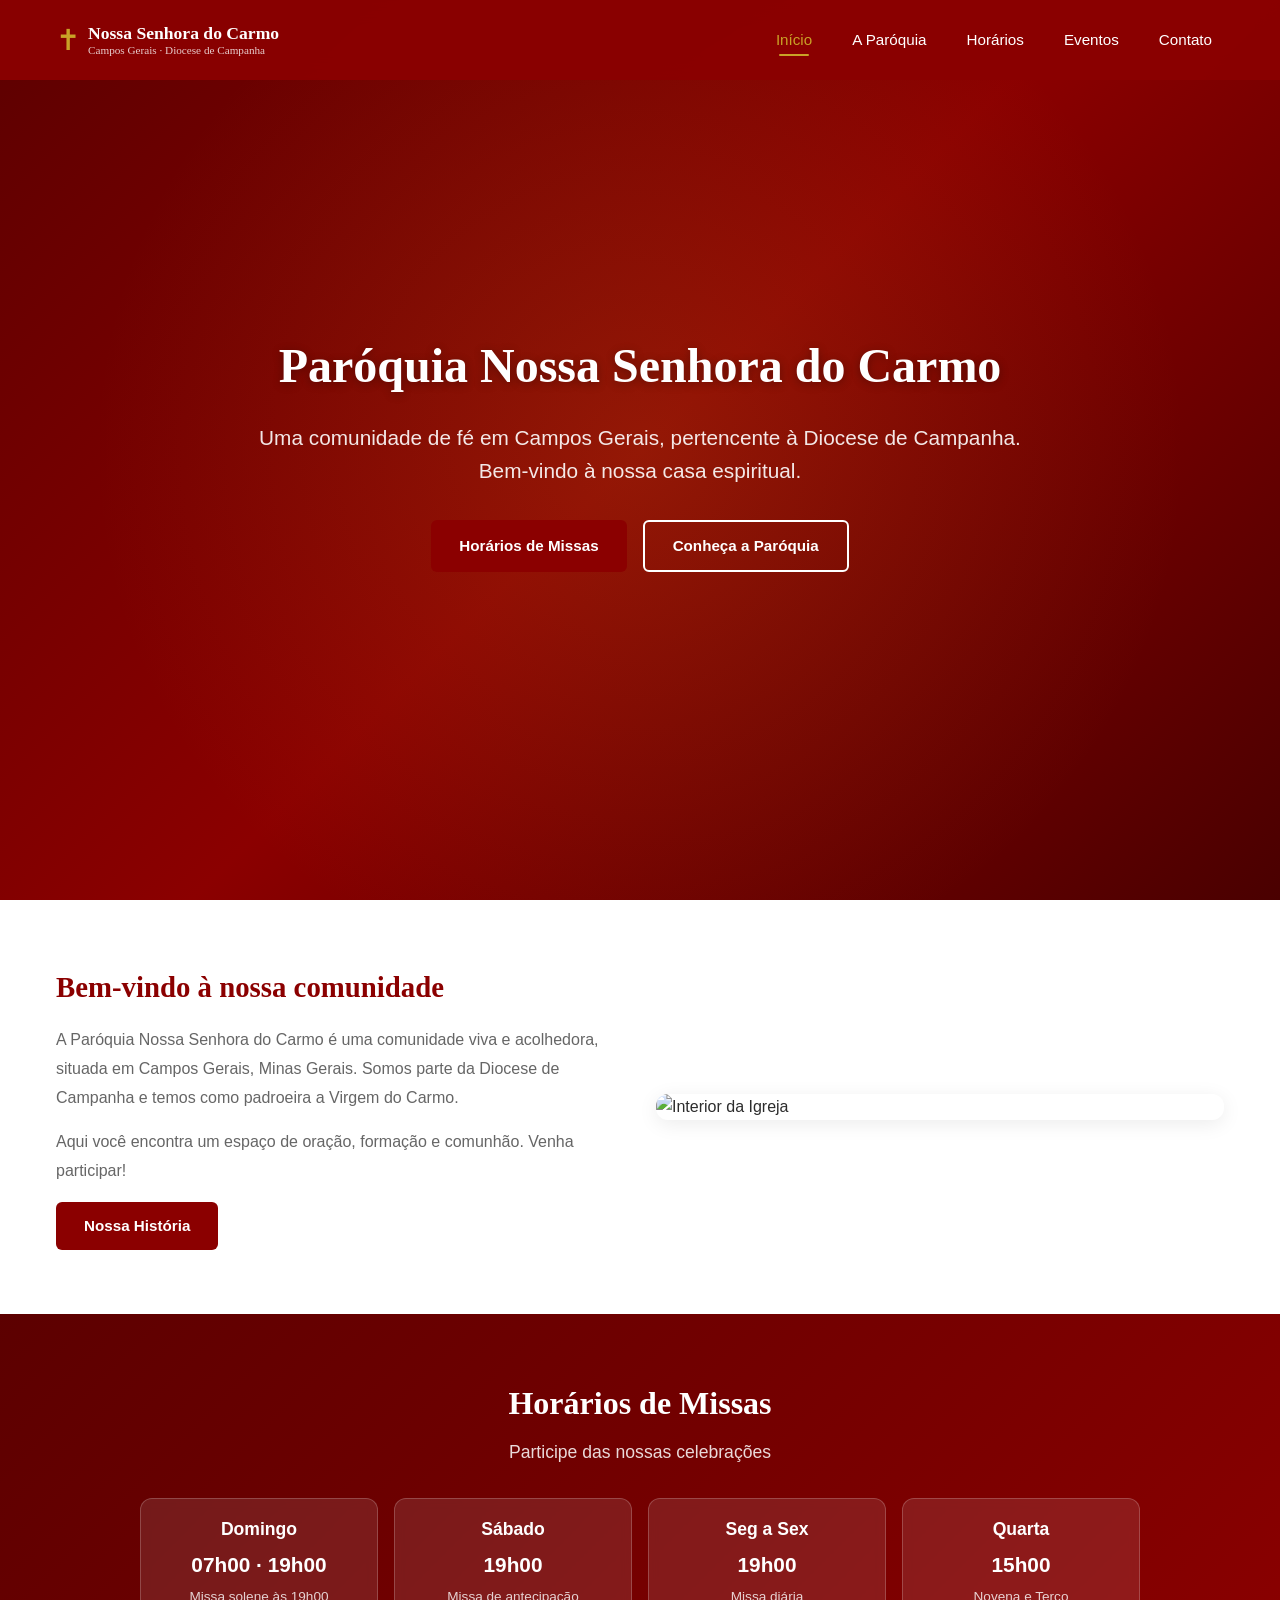
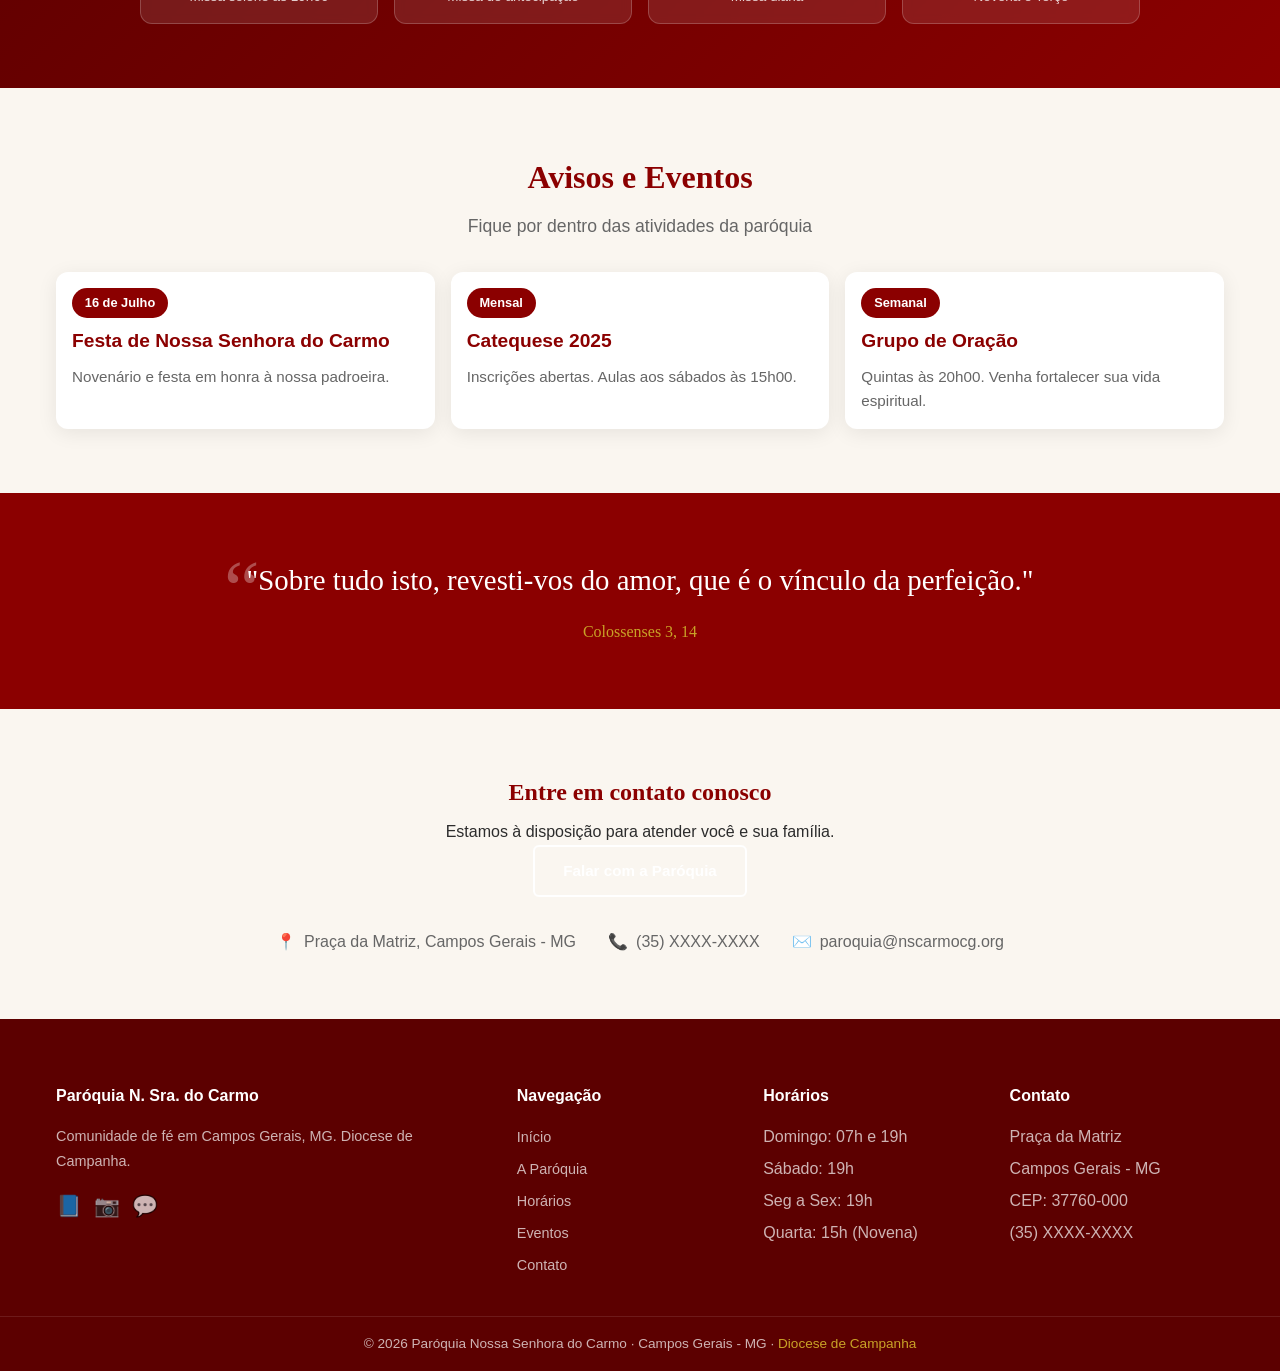
==== index.html @ e0086619 "Projeto completo: CSS + JS + 5 paginas HTML + README" ====
<!DOCTYPE html>
<html lang="pt-BR">
<head>
<meta charset="UTF-8">
<meta name="viewport" content="width=device-width, initial-scale=1.0">
<title>Paróquia Nossa Senhora do Carmo | Campos Gerais - MG</title>
<meta name="description" content="Site oficial da Paróquia Nossa Senhora do Carmo, Campos Gerais - MG. Diocese de Campanha."><link rel="stylesheet" href="css/reset.css">
<link rel="stylesheet" href="css/variables.css">
<link rel="stylesheet" href="css/layout.css">
<link rel="stylesheet" href="css/header.css">
<link rel="stylesheet" href="css/home.css">
<link rel="stylesheet" href="css/footer.css">
<link rel="stylesheet" href="css/responsive.css">
</head>
<body>
<header class="site-header">
<div class="header-inner">
<a href="index.html" class="logo"><span class="logo-icon">✝</span><span class="logo-text">Nossa Senhora do Carmo<small>Campos Gerais · Diocese de Campanha</small></span></a>
<button class="menu-toggle" aria-label="Abrir menu"><span></span><span></span><span></span></button>
<nav><ul class="nav-menu">
<li><a href="index.html" class="active">Início</a></li>
<li><a href="pages/sobre.html">A Paróquia</a></li>
<li><a href="pages/horarios.html">Horários</a></li>
<li><a href="pages/eventos.html">Eventos</a></li>
<li><a href="pages/contato.html">Contato</a></li>
</ul></nav>
</div>
</header>
<section class="hero" id="inicio">
<div class="hero-content">
<h1>Paróquia Nossa Senhora do Carmo</h1>
<p>Uma comunidade de fé em Campos Gerais, pertencente à Diocese de Campanha. Bem-vindo à nossa casa espiritual.</p>
<div class="hero-buttons">
<a href="pages/horarios.html" class="btn btn-primary">Horários de Missas</a>
<a href="pages/sobre.html" class="btn btn-outline">Conheça a Paróquia</a>
</div>
</div>
</section>
<section class="section welcome">
<div class="container"><div class="welcome-grid">
<div class="welcome-text">
<h2>Bem-vindo à nossa comunidade</h2>
<p>A Paróquia Nossa Senhora do Carmo é uma comunidade viva e acolhedora, situada em Campos Gerais, Minas Gerais. Somos parte da Diocese de Campanha e temos como padroeira a Virgem do Carmo.</p>
<p>Aqui você encontra um espaço de oração, formação e comunhão. Venha participar!</p>
<a href="pages/sobre.html" class="btn btn-primary">Nossa História</a>
</div>
<div class="welcome-image"><img src="assets/img/igreja-interna.jpg" alt="Interior da Igreja"></div>
</div></div>
</section>
<section class="section quick-schedule" id="horarios">
<div class="container">
<h2 class="section-title">Horários de Missas</h2>
<p class="section-subtitle" style="color: rgba(255,255,255,0.85);">Participe das nossas celebrações</p>
<div class="schedule-cards">
<div class="schedule-card"><div class="day">Domingo</div><div class="time">07h00 · 19h00</div><div class="note">Missa solene às 19h00</div></div>
<div class="schedule-card"><div class="day">Sábado</div><div class="time">19h00</div><div class="note">Missa de antecipação</div></div>
<div class="schedule-card"><div class="day">Seg a Sex</div><div class="time">19h00</div><div class="note">Missa diária</div></div>
<div class="schedule-card"><div class="day">Quarta</div><div class="time">15h00</div><div class="note">Novena e Terço</div></div>
</div>
</div>
</section>
<section class="section announcements">
<div class="container">
<h2 class="section-title">Avisos e Eventos</h2>
<p class="section-subtitle">Fique por dentro das atividades da paróquia</p>
<div class="announce-grid">
<article class="announce-card"><div class="card-body"><span class="announce-date">16 de Julho</span><h3>Festa de Nossa Senhora do Carmo</h3><p>Novenário e festa em honra à nossa padroeira.</p></div></article>
<article class="announce-card"><div class="card-body"><span class="announce-date">Mensal</span><h3>Catequese 2025</h3><p>Inscrições abertas. Aulas aos sábados às 15h00.</p></div></article>
<article class="announce-card"><div class="card-body"><span class="announce-date">Semanal</span><h3>Grupo de Oração</h3><p>Quintas às 20h00. Venha fortalecer sua vida espiritual.</p></div></article>
</div>
</div>
</section>
<section class="section bible-quote">
<div class="container"><blockquote>"Sobre tudo isto, revesti-vos do amor, que é o vínculo da perfeição."<cite>Colossenses 3, 14</cite></blockquote></div>
</section>
<section class="section quick-contact">
<div class="container">
<h2>Entre em contato conosco</h2>
<p>Estamos à disposição para atender você e sua família.</p>
<a href="pages/contato.html" class="btn btn-outline">Falar com a Paróquia</a>
<div class="contact-info">
<div class="contact-item"><span class="icon">📍</span><span> Praça da Matriz, Campos Gerais - MG</span></div>
<div class="contact-item"><span class="icon">📞</span><span> (35) XXXX-XXXX</span></div>
<div class="contact-item"><span class="icon">✉️</span><span> paroquia@nscarmocg.org</span></div>
</div>
</div>
</section>
<footer class="site-footer">
<div class="footer-grid">
<div class="footer-col"><h4>Paróquia N. Sra. do Carmo</h4><p>Comunidade de fé em Campos Gerais, MG. Diocese de Campanha.</p><div class="footer-social"><a href="#">📘</a><a href="#">📷</a><a href="#">💬</a></div></div>
<div class="footer-col"><h4>Navegação</h4><ul><li><a href="index.html">Início</a></li><li><a href="pages/sobre.html">A Paróquia</a></li><li><a href="pages/horarios.html">Horários</a></li><li><a href="pages/eventos.html">Eventos</a></li><li><a href="pages/contato.html">Contato</a></li></ul></div>
<div class="footer-col"><h4>Horários</h4><ul><li>Domingo: 07h e 19h</li><li>Sábado: 19h</li><li>Seg a Sex: 19h</li><li>Quarta: 15h (Novena)</li></ul></div>
<div class="footer-col"><h4>Contato</h4><ul><li>Praça da Matriz</li><li>Campos Gerais - MG</li><li>CEP: 37760-000</li><li>(35) XXXX-XXXX</li></ul></div>
</div>
<div class="footer-bottom"><p>&copy; <span id="current-year">2025</span> Paróquia Nossa Senhora do Carmo · Campos Gerais - MG · <a href="#">Diocese de Campanha</a></p></div>
</footer>
<script src="js/menu.js"></script>
<script src="js/main.js"></script>
</body>
</html>
---- css/variables.css ----
:root {
  --color-primary: #8B0000;
  --color-primary-dark: #5C0000;
  --color-primary-light: #A52A2A;
  --color-gold: #C9A227;
  --color-cream: #FAF6F0;
  --color-white: #FFFFFF;
  --color-text: #2C2C2C;
  --color-text-light: #666666;
  --color-bg: #FFFFFF;
  --font-primary: 'Segoe UI', Tahoma, Geneva, Verdana, sans-serif;
  --font-secondary: Georgia, 'Times New Roman', serif;
  --spacing-xs: 0.5rem;
  --spacing-sm: 1rem;
  --spacing-md: 2rem;
  --spacing-lg: 4rem;
  --spacing-xl: 6rem;
  --header-height: 80px;
  --radius: 12px;
  --radius-sm: 6px;
  --shadow: 0 4px 20px rgba(0, 0, 0, 0.08);
  --shadow-hover: 0 8px 30px rgba(0, 0, 0, 0.15);
  --transition: all 0.3s ease;
}
---- css/layout.css ----
.container { max-width: 1200px; margin: 0 auto; padding: 0 var(--spacing-sm); }
.section { padding: var(--spacing-lg) 0; }
.section-title { font-family: var(--font-secondary); font-size: 2rem; color: var(--color-primary); text-align: center; margin-bottom: var(--spacing-xs); }
.section-subtitle { text-align: center; color: var(--color-text-light); margin-bottom: var(--spacing-md); font-size: 1.1rem; }
.btn { display: inline-flex; align-items: center; gap: 0.5rem; padding: 0.75rem 1.75rem; border-radius: var(--radius-sm); font-weight: 600; font-size: 0.95rem; transition: var(--transition); cursor: pointer; }
.btn-primary { background: var(--color-primary); color: var(--color-white); }
.btn-primary:hover { background: var(--color-primary-dark); transform: translateY(-2px); box-shadow: var(--shadow-hover); }
.btn-outline { border: 2px solid var(--color-white); color: var(--color-white); }
.btn-outline:hover { background: var(--color-white); color: var(--color-primary); transform: translateY(-2px); }
.page-hero { background: linear-gradient(135deg, var(--color-primary-dark), var(--color-primary)); color: var(--color-white); text-align: center; padding: var(--spacing-xl) var(--spacing-sm); margin-top: var(--header-height); }
.page-hero h1 { font-family: var(--font-secondary); font-size: 2.5rem; margin-bottom: 0.5rem; }
.page-hero p { font-size: 1.2rem; opacity: 0.9; }
---- css/header.css ----
.site-header { position: fixed; top: 0; left: 0; width: 100%; height: var(--header-height); background: rgba(139, 0, 0, 0.95); backdrop-filter: blur(10px); z-index: 1000; transition: var(--transition); }
.site-header.scrolled { height: 60px; box-shadow: 0 2px 20px rgba(0,0,0,0.3); }
.header-inner { max-width: 1200px; margin: 0 auto; padding: 0 var(--spacing-sm); height: 100%; display: flex; align-items: center; justify-content: space-between; }
.logo { display: flex; align-items: center; gap: 0.5rem; color: var(--color-white); }
.logo-icon { font-size: 1.8rem; color: var(--color-gold); }
.logo-text { font-family: var(--font-secondary); font-size: 1.1rem; font-weight: 700; line-height: 1.2; }
.logo-text small { display: block; font-size: 0.7rem; font-weight: 400; opacity: 0.8; }
.nav-menu { display: flex; gap: var(--spacing-sm); }
.nav-menu a { color: var(--color-white); font-size: 0.95rem; font-weight: 500; padding: 0.5rem 0.75rem; border-radius: var(--radius-sm); transition: var(--transition); position: relative; }
.nav-menu a:hover, .nav-menu a.active { color: var(--color-gold); }
.nav-menu a.active::after { content: ''; position: absolute; bottom: 0; left: 50%; transform: translateX(-50%); width: 30px; height: 2px; background: var(--color-gold); border-radius: 2px; }
.menu-toggle { display: none; flex-direction: column; gap: 5px; padding: 5px; }
.menu-toggle span { display: block; width: 25px; height: 3px; background: var(--color-white); border-radius: 2px; transition: var(--transition); }
---- css/home.css ----
.hero { min-height: 100vh; display: flex; align-items: center; justify-content: center; text-align: center; background: linear-gradient(135deg, var(--color-primary-dark) 0%, var(--color-primary) 50%, #4a0000 100%); color: var(--color-white); padding: var(--spacing-xl) var(--spacing-sm); margin-top: 0; position: relative; }
.hero::before { content: ''; position: absolute; top: 0; left: 0; width: 100%; height: 100%; background: radial-gradient(circle at 50% 50%, rgba(201,162,39,0.15) 0%, transparent 70%); }
.hero-content { position: relative; z-index: 1; max-width: 800px; }
.hero-content h1 { font-family: var(--font-secondary); font-size: 3rem; margin-bottom: var(--spacing-sm); text-shadow: 0 2px 10px rgba(0,0,0,0.3); }
.hero-content p { font-size: 1.3rem; opacity: 0.9; margin-bottom: var(--spacing-md); }
.hero-buttons { display: flex; gap: var(--spacing-sm); justify-content: center; flex-wrap: wrap; }
.welcome { background: var(--color-white); }
.welcome-grid { display: grid; grid-template-columns: 1fr 1fr; gap: var(--spacing-md); align-items: center; }
.welcome-text h2 { font-family: var(--font-secondary); color: var(--color-primary); margin-bottom: var(--spacing-sm); font-size: 1.8rem; }
.welcome-text p { margin-bottom: var(--spacing-sm); color: var(--color-text-light); line-height: 1.8; }
.welcome-image img { width: 100%; border-radius: var(--radius); box-shadow: var(--shadow); }
.quick-schedule { background: linear-gradient(135deg, var(--color-primary-dark), var(--color-primary)); color: var(--color-white); }
.quick-schedule .section-title { color: var(--color-white); }
.schedule-cards { display: grid; grid-template-columns: repeat(auto-fit, minmax(220px, 1fr)); gap: var(--spacing-sm); max-width: 1000px; margin: 0 auto; }
.schedule-card { background: rgba(255,255,255,0.1); backdrop-filter: blur(5px); border: 1px solid rgba(255,255,255,0.2); border-radius: var(--radius); padding: var(--spacing-sm); text-align: center; transition: var(--transition); }
.schedule-card:hover { background: rgba(255,255,255,0.15); transform: translateY(-5px); box-shadow: var(--shadow-hover); }
.schedule-card .day { font-weight: 700; font-size: 1.1rem; margin-bottom: 0.3rem; }
.schedule-card .time { font-size: 1.3rem; font-weight: 700; margin-bottom: 0.3rem; }
.schedule-card .note { font-size: 0.85rem; opacity: 0.8; }
.announcements { background: var(--color-cream); }
.announce-grid { display: grid; grid-template-columns: repeat(auto-fit, minmax(280px, 1fr)); gap: var(--spacing-sm); }
.announce-card { background: var(--color-white); border-radius: var(--radius); overflow: hidden; box-shadow: var(--shadow); transition: var(--transition); }
.announce-card:hover { transform: translateY(-5px); box-shadow: var(--shadow-hover); }
.announce-card .card-body { padding: var(--spacing-sm); }
.announce-date { display: inline-block; background: var(--color-primary); color: var(--color-white); padding: 0.3rem 0.8rem; border-radius: 20px; font-size: 0.8rem; font-weight: 600; margin-bottom: 0.5rem; }
.announce-card h3 { color: var(--color-primary); font-size: 1.2rem; margin-bottom: 0.5rem; }
.announce-card p { color: var(--color-text-light); font-size: 0.95rem; }
.bible-quote { background: var(--color-primary); color: var(--color-white); text-align: center; }
.bible-quote blockquote { font-family: var(--font-secondary); font-size: 1.8rem; max-width: 800px; margin: 0 auto; line-height: 1.6; position: relative; }
.bible-quote blockquote::before { content: '\201C'; font-size: 5rem; position: absolute; top: -2rem; left: -1rem; opacity: 0.3; }
.bible-quote cite { display: block; margin-top: var(--spacing-sm); font-size: 1rem; font-style: normal; color: var(--color-gold); }
.quick-contact { background: var(--color-cream); text-align: center; }
.quick-contact h2 { font-family: var(--font-secondary); color: var(--color-primary); margin-bottom: var(--spacing-xs); }
.contact-info { display: flex; justify-content: center; gap: var(--spacing-md); flex-wrap: wrap; margin-top: var(--spacing-md); }
.contact-item { display: flex; align-items: center; gap: 0.5rem; color: var(--color-text-light); }
---- css/footer.css ----
.site-footer { background: var(--color-primary-dark); color: rgba(255,255,255,0.7); padding: var(--spacing-lg) 0 0; }
.footer-grid { display: grid; grid-template-columns: 2fr 1fr 1fr 1fr; gap: var(--spacing-md); max-width: 1200px; margin: 0 auto; padding: 0 var(--spacing-sm); }
.footer-col h4 { color: var(--color-white); font-size: 1rem; margin-bottom: var(--spacing-sm); font-weight: 700; }
.footer-col p { font-size: 0.9rem; line-height: 1.7; margin-bottom: var(--spacing-sm); }
.footer-col ul li { margin-bottom: 0.4rem; }
.footer-col ul li a { color: rgba(255,255,255,0.7); font-size: 0.9rem; transition: var(--transition); }
.footer-col ul li a:hover { color: var(--color-gold); }
.footer-social { display: flex; gap: 0.75rem; }
.footer-social a { font-size: 1.3rem; transition: var(--transition); }
.footer-social a:hover { transform: scale(1.2); }
.footer-bottom { text-align: center; padding: var(--spacing-sm); margin-top: var(--spacing-md); border-top: 1px solid rgba(255,255,255,0.1); font-size: 0.85rem; }
.footer-bottom a { color: var(--color-gold); }
---- css/responsive.css ----
@media (max-width: 768px) {
  .header-inner { flex-wrap: wrap; }
  .nav-menu { position: fixed; top: var(--header-height); right: -100%; width: 100%; height: calc(100vh - var(--header-height)); background: var(--color-primary-dark); flex-direction: column; padding: var(--spacing-md); gap: 0; transition: right 0.4s ease; }
  .nav-menu.active { right: 0; }
  .nav-menu a { display: block; padding: 1rem; border-bottom: 1px solid rgba(255,255,255,0.1); font-size: 1.1rem; }
  .menu-toggle { display: flex; }
  .menu-toggle.active span:nth-child(1) { transform: rotate(45deg) translate(6px, 6px); }
  .menu-toggle.active span:nth-child(2) { opacity: 0; }
  .menu-toggle.active span:nth-child(3) { transform: rotate(-45deg) translate(6px, -6px); }
  .hero-content h1 { font-size: 2rem; }
  .hero-content p { font-size: 1.1rem; }
  .hero-buttons { flex-direction: column; width: 100%; }
  .hero-buttons .btn { width: 100%; justify-content: center; }
  .welcome-grid { grid-template-columns: 1fr; }
  .schedule-cards { grid-template-columns: 1fr; }
  .footer-grid { grid-template-columns: 1fr; text-align: center; }
  .footer-social { justify-content: center; }
  .bible-quote blockquote { font-size: 1.4rem; }
  .bible-quote blockquote::before { font-size: 3rem; }
}
@media (max-width: 480px) {
  .hero-content h1 { font-size: 1.6rem; }
  .section-title { font-size: 1.5rem; }
  .logo-text { font-size: 0.95rem; }
  .logo-text small { font-size: 0.6rem; }
  .page-hero h1 { font-size: 1.8rem; }
  .page-hero p { font-size: 1rem; }
}
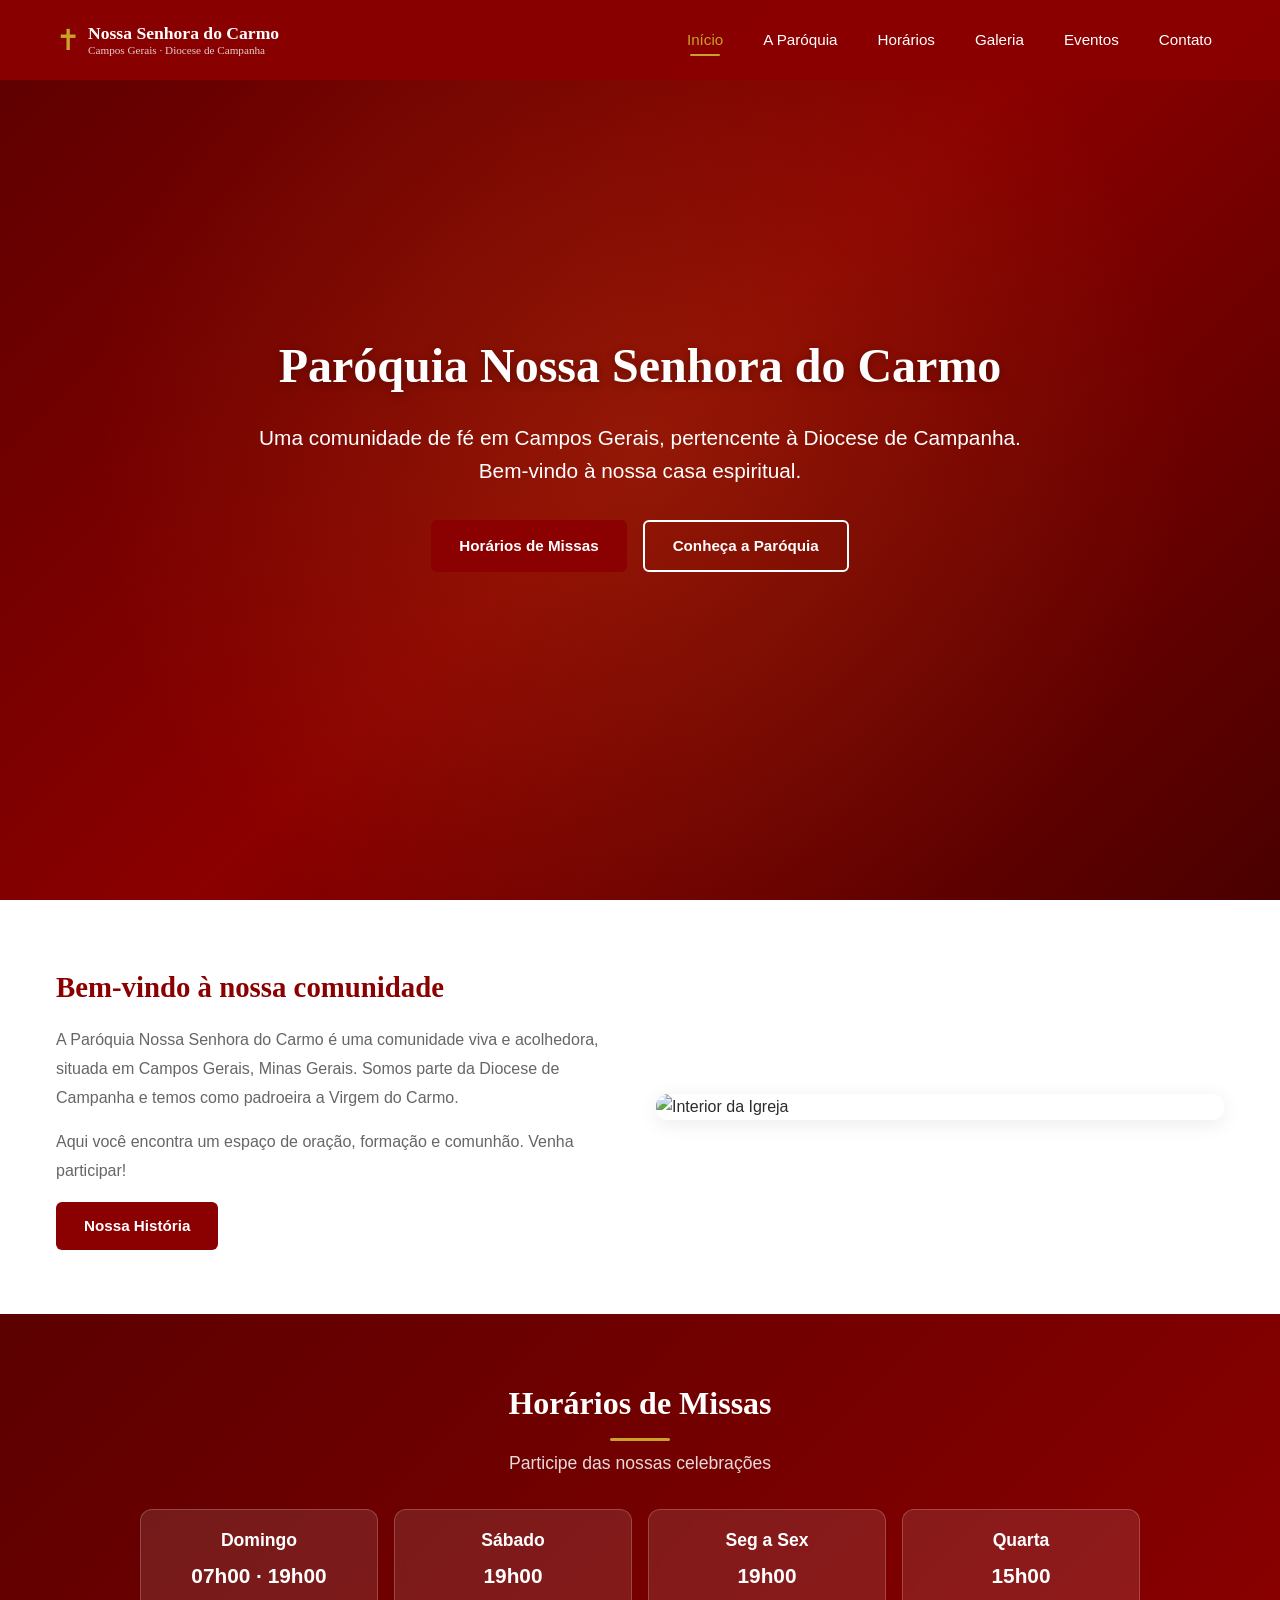
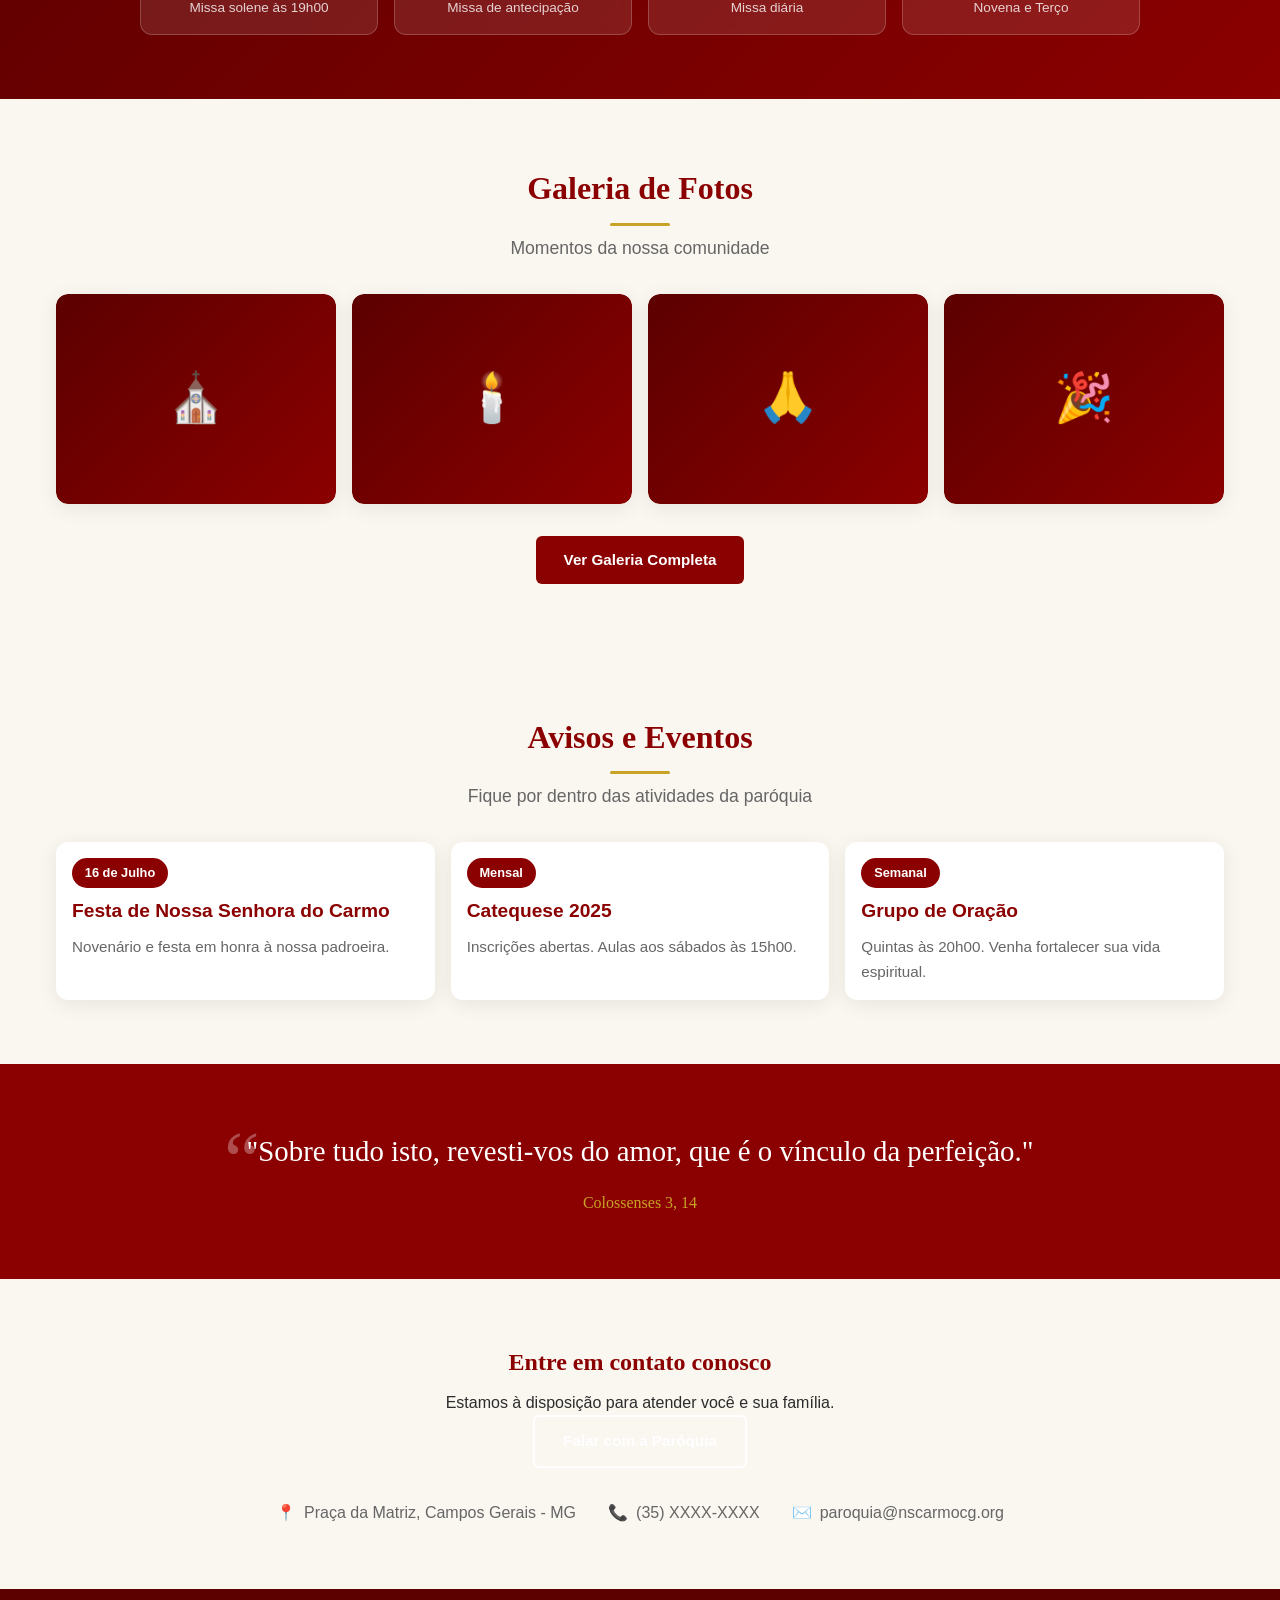
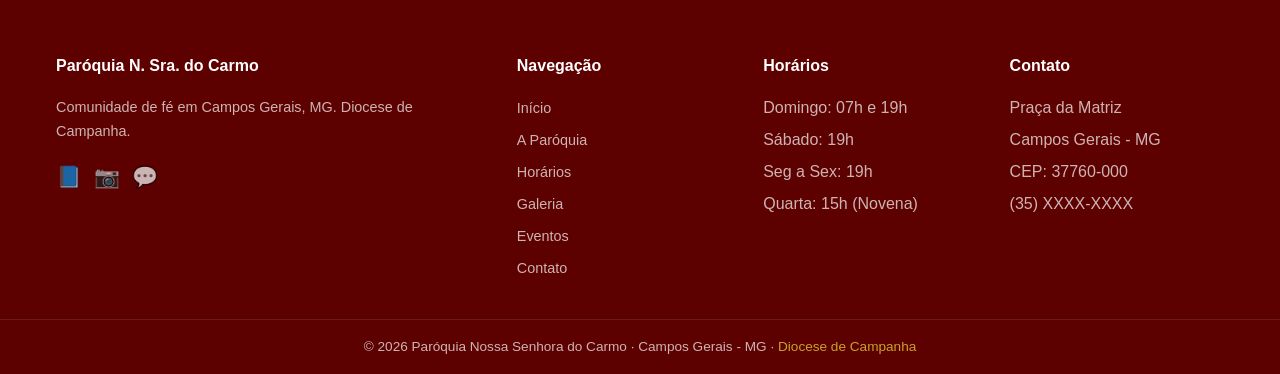
==== commit caa45e60: "Melhorias: galeria de fotos, mapa do Google, animacoes CSS, redes sociais, nav atualizado" ====
--- a/index.html
+++ b/index.html
@@ -4,11 +4,14 @@
 <meta charset="UTF-8">
 <meta name="viewport" content="width=device-width, initial-scale=1.0">
 <title>Paróquia Nossa Senhora do Carmo | Campos Gerais - MG</title>
-<meta name="description" content="Site oficial da Paróquia Nossa Senhora do Carmo, Campos Gerais - MG. Diocese de Campanha."><link rel="stylesheet" href="css/reset.css">
+<meta name="description" content="Site oficial da Paróquia Nossa Senhora do Carmo, Campos Gerais - MG. Diocese de Campanha.">
+<link rel="stylesheet" href="css/reset.css">
 <link rel="stylesheet" href="css/variables.css">
 <link rel="stylesheet" href="css/layout.css">
 <link rel="stylesheet" href="css/header.css">
 <link rel="stylesheet" href="css/home.css">
+<link rel="stylesheet" href="css/gallery.css">
+<link rel="stylesheet" href="css/animations.css">
 <link rel="stylesheet" href="css/footer.css">
 <link rel="stylesheet" href="css/responsive.css">
 </head>
@@ -21,6 +24,7 @@
 <li><a href="index.html" class="active">Início</a></li>
 <li><a href="pages/sobre.html">A Paróquia</a></li>
 <li><a href="pages/horarios.html">Horários</a></li>
+<li><a href="pages/galeria.html">Galeria</a></li>
 <li><a href="pages/eventos.html">Eventos</a></li>
 <li><a href="pages/contato.html">Contato</a></li>
 </ul></nav>
@@ -59,6 +63,21 @@
 </div>
 </div>
 </section>
+<section class="gallery-section">
+<div class="container">
+<h2 class="section-title">Galeria de Fotos</h2>
+<p class="section-subtitle">Momentos da nossa comunidade</p>
+</div>
+<div class="gallery-grid">
+<div class="gallery-item"><div class="gallery-placeholder">⛪</div><div class="gallery-overlay"><h3>Igreja Matriz</h3><p>Fachada principal</p></div></div>
+<div class="gallery-item"><div class="gallery-placeholder">🕯️</div><div class="gallery-overlay"><h3>Celebração</h3><p>Missa solene</p></div></div>
+<div class="gallery-item"><div class="gallery-placeholder">🙏</div><div class="gallery-overlay"><h3>Novena</h3><p>Novenário da padroeira</p></div></div>
+<div class="gallery-item"><div class="gallery-placeholder">🎉</div><div class="gallery-overlay"><h3>Festa do Carmo</h3><p>Celebração de julho</p></div></div>
+</div>
+<div style="text-align:center;margin-top:var(--spacing-md);">
+<a href="pages/galeria.html" class="btn btn-primary">Ver Galeria Completa</a>
+</div>
+</section>
 <section class="section announcements">
 <div class="container">
 <h2 class="section-title">Avisos e Eventos</h2>
@@ -88,7 +107,7 @@
 <footer class="site-footer">
 <div class="footer-grid">
 <div class="footer-col"><h4>Paróquia N. Sra. do Carmo</h4><p>Comunidade de fé em Campos Gerais, MG. Diocese de Campanha.</p><div class="footer-social"><a href="#">📘</a><a href="#">📷</a><a href="#">💬</a></div></div>
-<div class="footer-col"><h4>Navegação</h4><ul><li><a href="index.html">Início</a></li><li><a href="pages/sobre.html">A Paróquia</a></li><li><a href="pages/horarios.html">Horários</a></li><li><a href="pages/eventos.html">Eventos</a></li><li><a href="pages/contato.html">Contato</a></li></ul></div>
+<div class="footer-col"><h4>Navegação</h4><ul><li><a href="index.html">Início</a></li><li><a href="pages/sobre.html">A Paróquia</a></li><li><a href="pages/horarios.html">Horários</a></li><li><a href="pages/galeria.html">Galeria</a></li><li><a href="pages/eventos.html">Eventos</a></li><li><a href="pages/contato.html">Contato</a></li></ul></div>
 <div class="footer-col"><h4>Horários</h4><ul><li>Domingo: 07h e 19h</li><li>Sábado: 19h</li><li>Seg a Sex: 19h</li><li>Quarta: 15h (Novena)</li></ul></div>
 <div class="footer-col"><h4>Contato</h4><ul><li>Praça da Matriz</li><li>Campos Gerais - MG</li><li>CEP: 37760-000</li><li>(35) XXXX-XXXX</li></ul></div>
 </div>
@@ -96,5 +115,6 @@
 </footer>
 <script src="js/menu.js"></script>
 <script src="js/main.js"></script>
+<script src="js/gallery.js"></script>
 </body>
 </html>
--- a/css/gallery.css
+++ b/css/gallery.css
@@ -0,0 +1,22 @@
+.gallery-section { padding: var(--spacing-lg) 0; background: var(--color-cream); }
+.gallery-grid { display: grid; grid-template-columns: repeat(auto-fill, minmax(250px, 1fr)); gap: var(--spacing-sm); max-width: 1200px; margin: 0 auto; padding: 0 var(--spacing-sm); }
+.gallery-item { position: relative; overflow: hidden; border-radius: var(--radius); box-shadow: var(--shadow); cursor: pointer; aspect-ratio: 4/3; transition: var(--transition); }
+.gallery-item:hover { transform: translateY(-5px); box-shadow: var(--shadow-hover); }
+.gallery-item img { width: 100%; height: 100%; object-fit: cover; transition: transform 0.5s ease; }
+.gallery-item:hover img { transform: scale(1.1); }
+.gallery-overlay { position: absolute; bottom: 0; left: 0; right: 0; background: linear-gradient(transparent, rgba(0,0,0,0.7)); color: white; padding: var(--spacing-sm); transform: translateY(100%); transition: var(--transition); }
+.gallery-item:hover .gallery-overlay { transform: translateY(0); }
+.gallery-overlay h3 { font-size: 1rem; margin: 0; }
+.gallery-overlay p { font-size: 0.85rem; opacity: 0.9; margin: 0; }
+.gallery-placeholder { width: 100%; height: 100%; background: linear-gradient(135deg, var(--color-primary-dark), var(--color-primary)); display: flex; align-items: center; justify-content: center; color: var(--color-gold); font-size: 3rem; border-radius: var(--radius); }
+.lightbox { display: none; position: fixed; top: 0; left: 0; width: 100%; height: 100%; background: rgba(0,0,0,0.9); z-index: 2000; justify-content: center; align-items: center; padding: var(--spacing-sm); }
+.lightbox.active { display: flex; }
+.lightbox-content { max-width: 90%; max-height: 90vh; border-radius: var(--radius); box-shadow: 0 20px 60px rgba(0,0,0,0.5); }
+.lightbox-close { position: absolute; top: var(--spacing-sm); right: var(--spacing-sm); color: white; font-size: 2rem; cursor: pointer; z-index: 2001; background: var(--color-primary); width: 40px; height: 40px; border-radius: 50%; display: flex; align-items: center; justify-content: center; transition: var(--transition); }
+.lightbox-close:hover { background: var(--color-primary-dark); transform: rotate(90deg); }
+.lightbox-nav { position: absolute; top: 50%; transform: translateY(-50%); color: white; font-size: 2rem; cursor: pointer; background: rgba(139,0,0,0.8); width: 50px; height: 50px; border-radius: 50%; display: flex; align-items: center; justify-content: center; transition: var(--transition); z-index: 2001; }
+.lightbox-nav:hover { background: var(--color-primary); }
+.lightbox-prev { left: var(--spacing-sm); }
+.lightbox-next { right: var(--spacing-sm); }
+@media (max-width: 768px) { .gallery-grid { grid-template-columns: repeat(2, 1fr); gap: 0.5rem; } .lightbox-nav { width: 40px; height: 40px; font-size: 1.5rem; } }
+@media (max-width: 480px) { .gallery-grid { grid-template-columns: 1fr; } }
--- a/css/animations.css
+++ b/css/animations.css
@@ -0,0 +1,59 @@
+@keyframes fadeInUp {
+  from { opacity: 0; transform: translateY(30px); }
+  to { opacity: 1; transform: translateY(0); }
+}
+@keyframes fadeInLeft {
+  from { opacity: 0; transform: translateX(-30px); }
+  to { opacity: 1; transform: translateX(0); }
+}
+@keyframes fadeInRight {
+  from { opacity: 0; transform: translateX(30px); }
+  to { opacity: 1; transform: translateX(0); }
+}
+@keyframes scaleIn {
+  from { opacity: 0; transform: scale(0.9); }
+  to { opacity: 1; transform: scale(1); }
+}
+@keyframes shimmer {
+  0% { background-position: -200% center; }
+  100% { background-position: 200% center; }
+}
+@keyframes float {
+  0%, 100% { transform: translateY(0); }
+  50% { transform: translateY(-10px); }
+}
+@keyframes pulseGlow {
+  0%, 100% { box-shadow: 0 0 20px rgba(201,162,39,0.3); }
+  50% { box-shadow: 0 0 40px rgba(201,162,39,0.6); }
+}
+.hero-content h1 { animation: fadeInUp 0.8s ease forwards; }
+.hero-content p { animation: fadeInUp 0.8s ease 0.2s forwards; opacity: 0; }
+.hero-buttons { animation: fadeInUp 0.8s ease 0.4s forwards; opacity: 0; }
+.hero::before { animation: pulseGlow 4s ease-in-out infinite; }
+.announce-card { animation: scaleIn 0.5s ease forwards; }
+.announce-card:nth-child(1) { animation-delay: 0.1s; }
+.announce-card:nth-child(2) { animation-delay: 0.2s; }
+.announce-card:nth-child(3) { animation-delay: 0.3s; }
+.announce-card:nth-child(4) { animation-delay: 0.4s; }
+.announce-card:nth-child(5) { animation-delay: 0.5s; }
+.announce-card:nth-child(6) { animation-delay: 0.6s; }
+.schedule-card { animation: scaleIn 0.4s ease forwards; }
+.schedule-card:nth-child(1) { animation-delay: 0.1s; }
+.schedule-card:nth-child(2) { animation-delay: 0.2s; }
+.schedule-card:nth-child(3) { animation-delay: 0.3s; }
+.schedule-card:nth-child(4) { animation-delay: 0.4s; }
+.welcome-text { animation: fadeInLeft 0.8s ease forwards; }
+.welcome-image { animation: fadeInRight 0.8s ease forwards; }
+.bible-quote blockquote { animation: fadeInUp 0.8s ease forwards; }
+.section-title { position: relative; }
+.section-title::after { content: ''; display: block; width: 60px; height: 3px; background: var(--color-gold); margin: 0.5rem auto 0; border-radius: 2px; }
+.logo-icon { animation: float 3s ease-in-out infinite; }
+.btn-primary { position: relative; overflow: hidden; }
+.btn-primary::before { content: ''; position: absolute; top: 0; left: -100%; width: 100%; height: 100%; background: linear-gradient(90deg, transparent, rgba(255,255,255,0.2), transparent); transition: left 0.5s ease; }
+.btn-primary:hover::before { left: 100%; }
+.footer-social a { transition: var(--transition); }
+.footer-social a:hover { transform: scale(1.3) translateY(-3px); }
+::-webkit-scrollbar { width: 10px; }
+::-webkit-scrollbar-track { background: var(--color-cream); }
+::-webkit-scrollbar-thumb { background: var(--color-primary); border-radius: 5px; }
+::-webkit-scrollbar-thumb:hover { background: var(--color-primary-dark); }
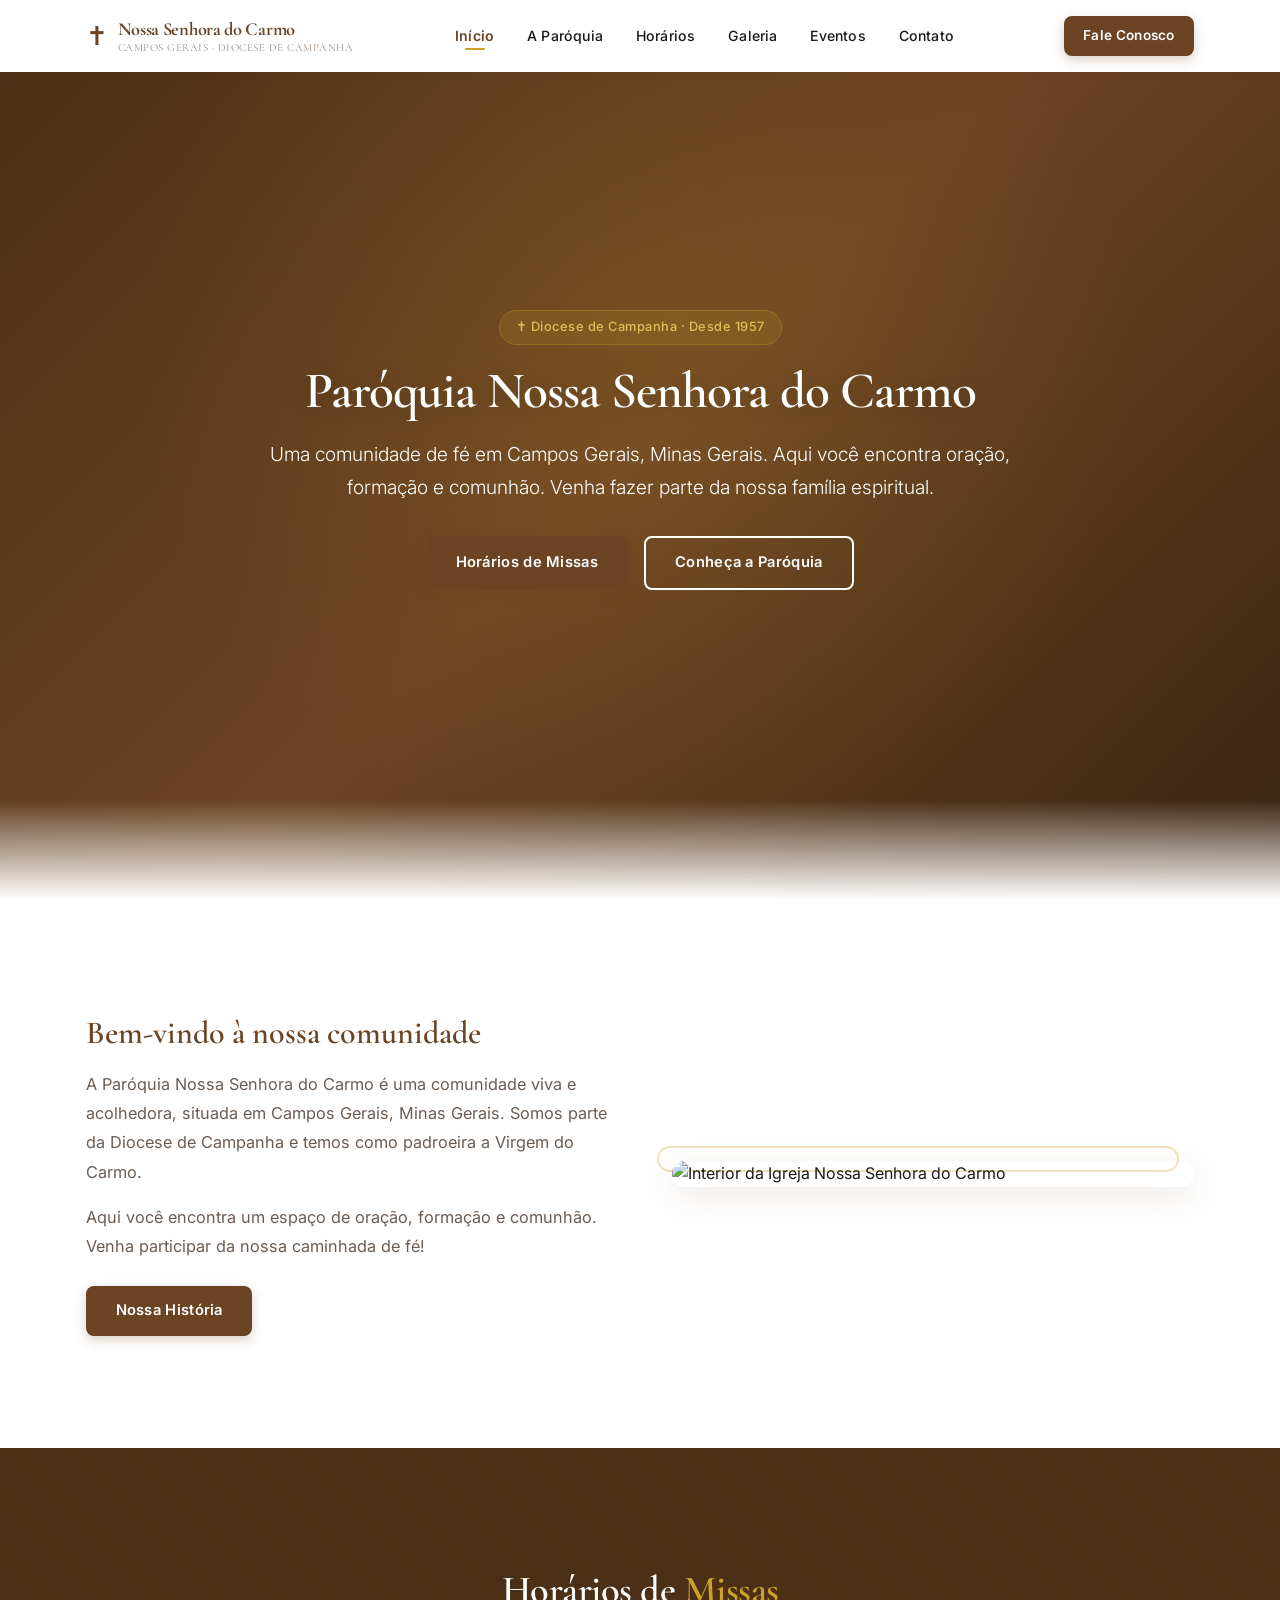
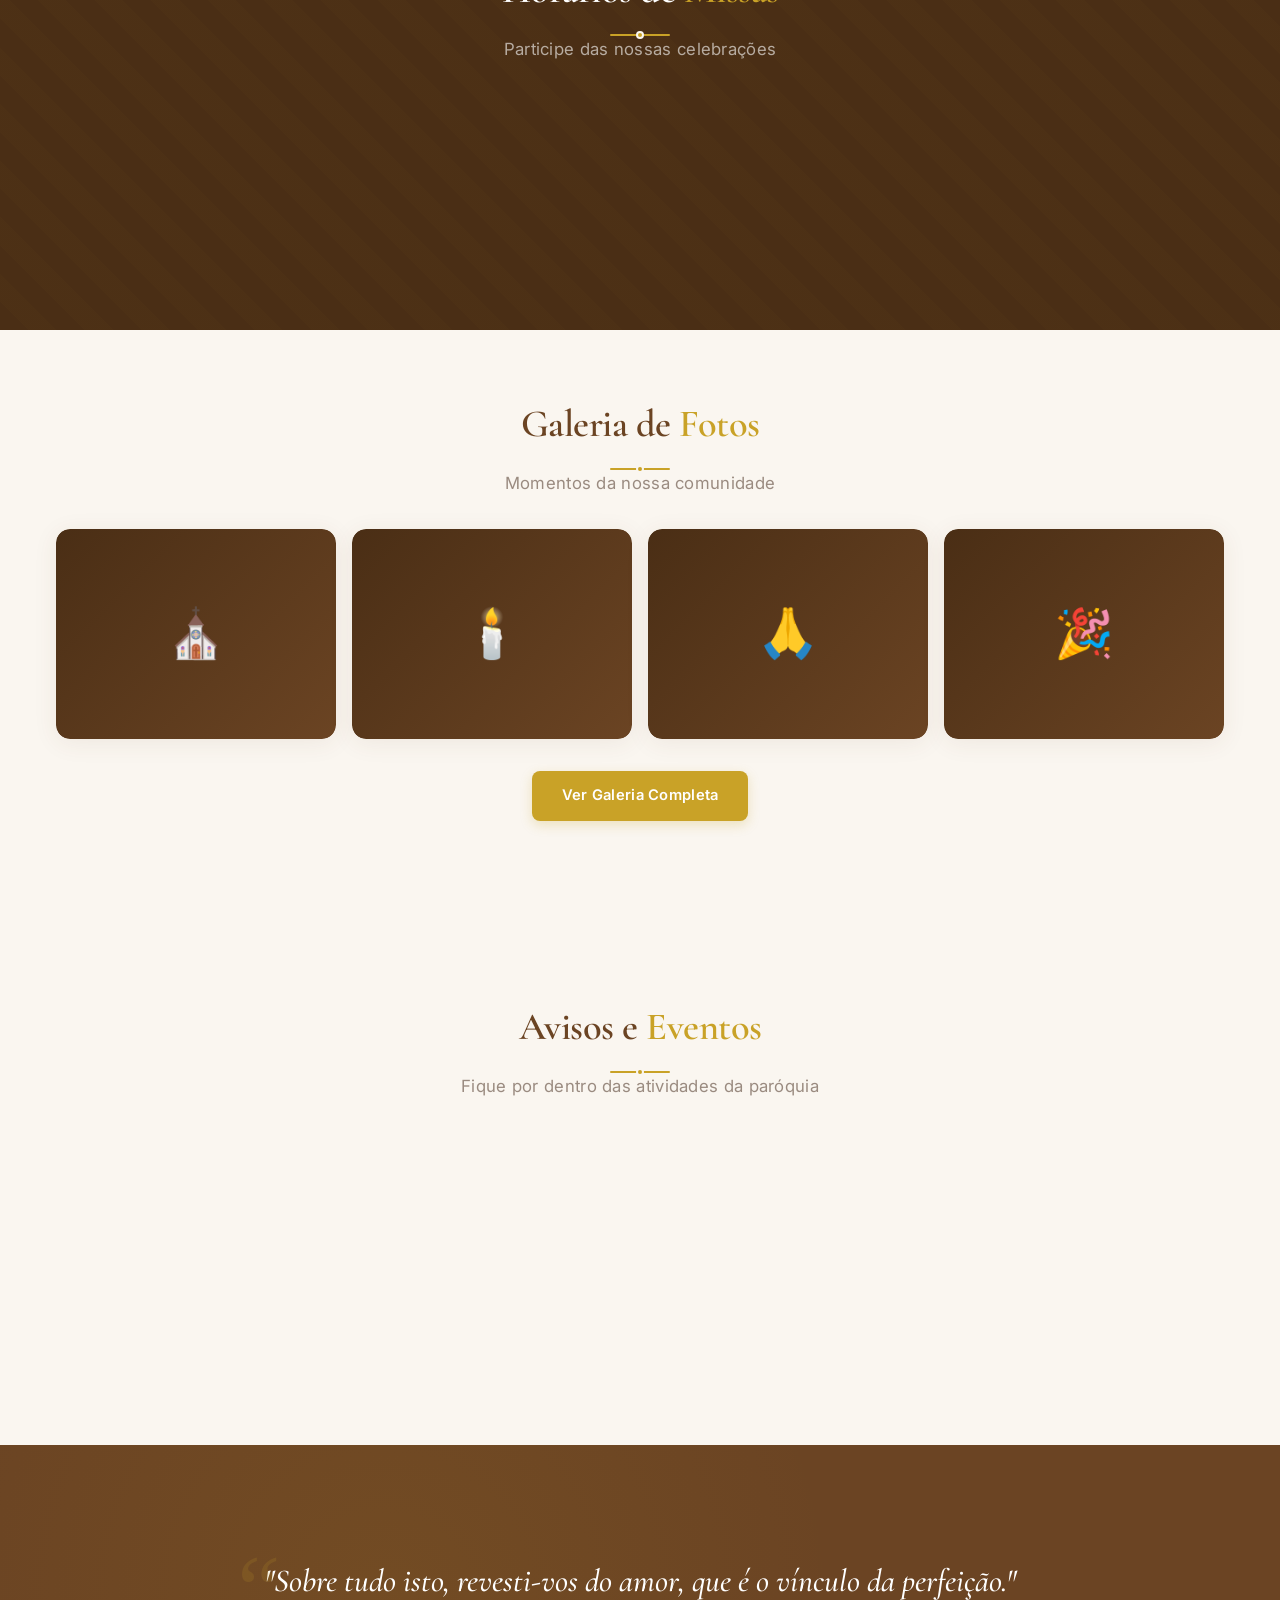
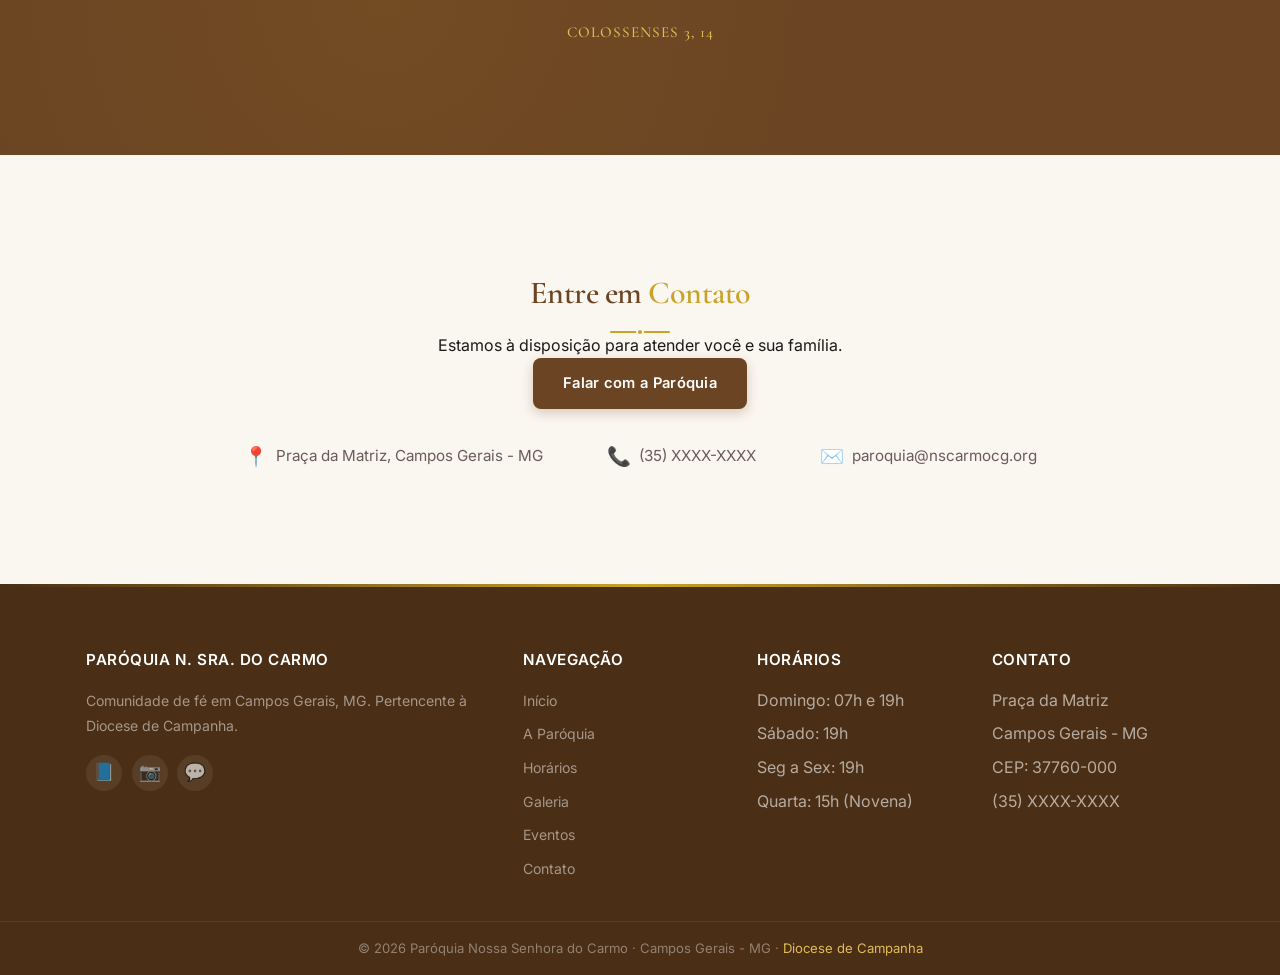
==== commit 1e8674b2: "Redesign profissional: Google Fonts, tipografia, hero redesenhado, favicon, sombras refinadas" ====
--- a/index.html
+++ b/index.html
@@ -4,7 +4,11 @@
 <meta charset="UTF-8">
 <meta name="viewport" content="width=device-width, initial-scale=1.0">
 <title>Paróquia Nossa Senhora do Carmo | Campos Gerais - MG</title>
-<meta name="description" content="Site oficial da Paróquia Nossa Senhora do Carmo, Campos Gerais - MG. Diocese de Campanha.">
+<meta name="description" content="Site oficial da Paróquia Nossa Senhora do Carmo, Campos Gerais - MG. Diocese de Campanha. Uma comunidade de fé, oração e serviço.">
+<link rel="preconnect" href="https://fonts.googleapis.com">
+<link rel="preconnect" href="https://fonts.gstatic.com" crossorigin>
+<link href="https://fonts.googleapis.com/css2?family=Cormorant+Garamond:wght@400;500;600;700&family=Inter:wght@300;400;500;600;700&display=swap" rel="stylesheet">
+<link rel="icon" href="data:image/svg+xml,<svg xmlns='http://www.w3.org/2000/svg' viewBox='0 0 100 100'><text y='.9em' font-size='90' fill='%6B4423'>✝</text></svg>">
 <link rel="stylesheet" href="css/reset.css">
 <link rel="stylesheet" href="css/variables.css">
 <link rel="stylesheet" href="css/layout.css">
@@ -28,12 +32,14 @@
 <li><a href="pages/eventos.html">Eventos</a></li>
 <li><a href="pages/contato.html">Contato</a></li>
 </ul></nav>
+<a href="pages/contato.html" class="btn btn-primary header-cta">Fale Conosco</a>
 </div>
 </header>
 <section class="hero" id="inicio">
 <div class="hero-content">
+<span class="hero-badge">✝ Diocese de Campanha · Desde 1957</span>
 <h1>Paróquia Nossa Senhora do Carmo</h1>
-<p>Uma comunidade de fé em Campos Gerais, pertencente à Diocese de Campanha. Bem-vindo à nossa casa espiritual.</p>
+<p>Uma comunidade de fé em Campos Gerais, Minas Gerais. Aqui você encontra oração, formação e comunhão. Venha fazer parte da nossa família espiritual.</p>
 <div class="hero-buttons">
 <a href="pages/horarios.html" class="btn btn-primary">Horários de Missas</a>
 <a href="pages/sobre.html" class="btn btn-outline">Conheça a Paróquia</a>
@@ -45,16 +51,17 @@
 <div class="welcome-text">
 <h2>Bem-vindo à nossa comunidade</h2>
 <p>A Paróquia Nossa Senhora do Carmo é uma comunidade viva e acolhedora, situada em Campos Gerais, Minas Gerais. Somos parte da Diocese de Campanha e temos como padroeira a Virgem do Carmo.</p>
-<p>Aqui você encontra um espaço de oração, formação e comunhão. Venha participar!</p>
+<p>Aqui você encontra um espaço de oração, formação e comunhão. Venha participar da nossa caminhada de fé!</p>
 <a href="pages/sobre.html" class="btn btn-primary">Nossa História</a>
 </div>
-<div class="welcome-image"><img src="assets/img/igreja-interna.jpg" alt="Interior da Igreja"></div>
+<div class="welcome-image"><img src="assets/img/igreja-interna.jpg" alt="Interior da Igreja Nossa Senhora do Carmo"></div>
 </div></div>
 </section>
 <section class="section quick-schedule" id="horarios">
 <div class="container">
-<h2 class="section-title">Horários de Missas</h2>
-<p class="section-subtitle" style="color: rgba(255,255,255,0.85);">Participe das nossas celebrações</p>
+<h2 class="section-title">Horários de <span>Missas</span></h2>
+<div class="section-divider"></div>
+<p class="section-subtitle">Participe das nossas celebrações</p>
 <div class="schedule-cards">
 <div class="schedule-card"><div class="day">Domingo</div><div class="time">07h00 · 19h00</div><div class="note">Missa solene às 19h00</div></div>
 <div class="schedule-card"><div class="day">Sábado</div><div class="time">19h00</div><div class="note">Missa de antecipação</div></div>
@@ -65,7 +72,8 @@
 </section>
 <section class="gallery-section">
 <div class="container">
-<h2 class="section-title">Galeria de Fotos</h2>
+<h2 class="section-title">Galeria de <span>Fotos</span></h2>
+<div class="section-divider"></div>
 <p class="section-subtitle">Momentos da nossa comunidade</p>
 </div>
 <div class="gallery-grid">
@@ -75,12 +83,13 @@
 <div class="gallery-item"><div class="gallery-placeholder">🎉</div><div class="gallery-overlay"><h3>Festa do Carmo</h3><p>Celebração de julho</p></div></div>
 </div>
 <div style="text-align:center;margin-top:var(--spacing-md);">
-<a href="pages/galeria.html" class="btn btn-primary">Ver Galeria Completa</a>
+<a href="pages/galeria.html" class="btn btn-gold">Ver Galeria Completa</a>
 </div>
 </section>
 <section class="section announcements">
 <div class="container">
-<h2 class="section-title">Avisos e Eventos</h2>
+<h2 class="section-title">Avisos e <span>Eventos</span></h2>
+<div class="section-divider"></div>
 <p class="section-subtitle">Fique por dentro das atividades da paróquia</p>
 <div class="announce-grid">
 <article class="announce-card"><div class="card-body"><span class="announce-date">16 de Julho</span><h3>Festa de Nossa Senhora do Carmo</h3><p>Novenário e festa em honra à nossa padroeira.</p></div></article>
@@ -94,9 +103,10 @@
 </section>
 <section class="section quick-contact">
 <div class="container">
-<h2>Entre em contato conosco</h2>
+<h2 class="section-title">Entre em <span>Contato</span></h2>
+<div class="section-divider"></div>
 <p>Estamos à disposição para atender você e sua família.</p>
-<a href="pages/contato.html" class="btn btn-outline">Falar com a Paróquia</a>
+<a href="pages/contato.html" class="btn btn-primary">Falar com a Paróquia</a>
 <div class="contact-info">
 <div class="contact-item"><span class="icon">📍</span><span> Praça da Matriz, Campos Gerais - MG</span></div>
 <div class="contact-item"><span class="icon">📞</span><span> (35) XXXX-XXXX</span></div>
@@ -106,7 +116,7 @@
 </section>
 <footer class="site-footer">
 <div class="footer-grid">
-<div class="footer-col"><h4>Paróquia N. Sra. do Carmo</h4><p>Comunidade de fé em Campos Gerais, MG. Diocese de Campanha.</p><div class="footer-social"><a href="#">📘</a><a href="#">📷</a><a href="#">💬</a></div></div>
+<div class="footer-col"><h4>Paróquia N. Sra. do Carmo</h4><p>Comunidade de fé em Campos Gerais, MG. Pertencente à Diocese de Campanha.</p><div class="footer-social"><a href="#" aria-label="Facebook">📘</a><a href="#" aria-label="Instagram">📷</a><a href="#" aria-label="WhatsApp">💬</a></div></div>
 <div class="footer-col"><h4>Navegação</h4><ul><li><a href="index.html">Início</a></li><li><a href="pages/sobre.html">A Paróquia</a></li><li><a href="pages/horarios.html">Horários</a></li><li><a href="pages/galeria.html">Galeria</a></li><li><a href="pages/eventos.html">Eventos</a></li><li><a href="pages/contato.html">Contato</a></li></ul></div>
 <div class="footer-col"><h4>Horários</h4><ul><li>Domingo: 07h e 19h</li><li>Sábado: 19h</li><li>Seg a Sex: 19h</li><li>Quarta: 15h (Novena)</li></ul></div>
 <div class="footer-col"><h4>Contato</h4><ul><li>Praça da Matriz</li><li>Campos Gerais - MG</li><li>CEP: 37760-000</li><li>(35) XXXX-XXXX</li></ul></div>
--- a/css/variables.css
+++ b/css/variables.css
@@ -1,24 +1,35 @@
 :root {
-  --color-primary: #8B0000;
-  --color-primary-dark: #5C0000;
-  --color-primary-light: #A52A2A;
+  --color-primary: #6B4423;
+  --color-primary-dark: #4A2E15;
+  --color-primary-light: #8B5A2B;
   --color-gold: #C9A227;
+  --color-gold-light: #E0BE5A;
+  --color-gold-dark: #A6851E;
   --color-cream: #FAF6F0;
+  --color-cream-dark: #F0E8DC;
   --color-white: #FFFFFF;
-  --color-text: #2C2C2C;
-  --color-text-light: #666666;
+  --color-text: #1A1A1A;
+  --color-text-light: #6B5D54;
+  --color-text-muted: #9A8B80;
   --color-bg: #FFFFFF;
-  --font-primary: 'Segoe UI', Tahoma, Geneva, Verdana, sans-serif;
-  --font-secondary: Georgia, 'Times New Roman', serif;
+  --color-overlay: rgba(74, 46, 21, 0.85);
+  --font-primary: 'Inter', 'Segoe UI', Tahoma, sans-serif;
+  --font-secondary: 'Cormorant Garamond', Georgia, 'Times New Roman', serif;
+  --font-accent: 'Cormorant Garamond', Georgia, serif;
   --spacing-xs: 0.5rem;
   --spacing-sm: 1rem;
   --spacing-md: 2rem;
   --spacing-lg: 4rem;
-  --spacing-xl: 6rem;
-  --header-height: 80px;
-  --radius: 12px;
-  --radius-sm: 6px;
-  --shadow: 0 4px 20px rgba(0, 0, 0, 0.08);
-  --shadow-hover: 0 8px 30px rgba(0, 0, 0, 0.15);
-  --transition: all 0.3s ease;
-} +  --spacing-xl: 7rem;
+  --header-height: 72px;
+  --radius: 14px;
+  --radius-sm: 8px;
+  --radius-lg: 20px;
+  --shadow-sm: 0 2px 8px rgba(107, 68, 35, 0.06);
+  --shadow: 0 4px 24px rgba(107, 68, 35, 0.08);
+  --shadow-md: 0 8px 32px rgba(107, 68, 35, 0.12);
+  --shadow-hover: 0 16px 48px rgba(107, 68, 35, 0.18);
+  --transition: all 0.3s cubic-bezier(0.4, 0, 0.2, 1);
+  --transition-slow: all 0.5s cubic-bezier(0.4, 0, 0.2, 1);
+  --border-light: 1px solid rgba(107, 68, 35, 0.08);
+}
--- a/css/layout.css
+++ b/css/layout.css
@@ -1,12 +1,20 @@
-.container { max-width: 1200px; margin: 0 auto; padding: 0 var(--spacing-sm); }
-.section { padding: var(--spacing-lg) 0; }
-.section-title { font-family: var(--font-secondary); font-size: 2rem; color: var(--color-primary); text-align: center; margin-bottom: var(--spacing-xs); }
-.section-subtitle { text-align: center; color: var(--color-text-light); margin-bottom: var(--spacing-md); font-size: 1.1rem; }
-.btn { display: inline-flex; align-items: center; gap: 0.5rem; padding: 0.75rem 1.75rem; border-radius: var(--radius-sm); font-weight: 600; font-size: 0.95rem; transition: var(--transition); cursor: pointer; }
-.btn-primary { background: var(--color-primary); color: var(--color-white); }
-.btn-primary:hover { background: var(--color-primary-dark); transform: translateY(-2px); box-shadow: var(--shadow-hover); }
-.btn-outline { border: 2px solid var(--color-white); color: var(--color-white); }
-.btn-outline:hover { background: var(--color-white); color: var(--color-primary); transform: translateY(-2px); }
-.page-hero { background: linear-gradient(135deg, var(--color-primary-dark), var(--color-primary)); color: var(--color-white); text-align: center; padding: var(--spacing-xl) var(--spacing-sm); margin-top: var(--header-height); }
-.page-hero h1 { font-family: var(--font-secondary); font-size: 2.5rem; margin-bottom: 0.5rem; }
-.page-hero p { font-size: 1.2rem; opacity: 0.9; } +.container { max-width: 1140px; margin: 0 auto; padding: 0 var(--spacing-sm); }
+.section { padding: var(--spacing-xl) 0; position: relative; }
+.section-title { font-family: var(--font-secondary); font-size: 2.4rem; color: var(--color-primary); text-align: center; margin-bottom: 0.5rem; font-weight: 600; letter-spacing: -0.5px; }
+.section-title span { color: var(--color-gold); }
+.section-subtitle { text-align: center; color: var(--color-text-muted); margin-bottom: var(--spacing-md); font-size: 1.05rem; font-weight: 400; letter-spacing: 0.3px; }
+.section-divider { width: 60px; height: 2px; background: var(--color-gold); margin: 0.75rem auto 0; border-radius: 2px; position: relative; }
+.section-divider::before { content: ''; position: absolute; top: 50%; left: 50%; transform: translate(-50%, -50%); width: 8px; height: 8px; background: var(--color-gold); border-radius: 50%; border: 2px solid var(--color-cream); }
+.btn { display: inline-flex; align-items: center; gap: 0.5rem; padding: 0.85rem 1.85rem; border-radius: var(--radius-sm); font-weight: 600; font-size: 0.92rem; transition: var(--transition); cursor: pointer; letter-spacing: 0.3px; font-family: var(--font-primary); }
+.btn-primary { background: var(--color-primary); color: var(--color-white); box-shadow: 0 4px 12px rgba(107,68,35,0.25); }
+.btn-primary:hover { background: var(--color-primary-dark); transform: translateY(-2px); box-shadow: 0 8px 24px rgba(107,68,35,0.35); }
+.btn-outline { border: 2px solid var(--color-white); color: var(--color-white); background: transparent; }
+.btn-outline:hover { background: var(--color-white); color: var(--color-primary); transform: translateY(-2px); box-shadow: var(--shadow-md); }
+.btn-gold { background: var(--color-gold); color: var(--color-white); box-shadow: 0 4px 12px rgba(201,162,39,0.25); }
+.btn-gold:hover { background: var(--color-gold-dark); transform: translateY(-2px); box-shadow: 0 8px 24px rgba(201,162,39,0.35); }
+.page-hero { background: linear-gradient(135deg, var(--color-primary-dark) 0%, var(--color-primary) 100%); color: var(--color-white); text-align: center; padding: var(--spacing-xl) var(--spacing-sm); margin-top: var(--header-height); position: relative; overflow: hidden; }
+.page-hero::before { content: ''; position: absolute; top: 0; left: 0; right: 0; bottom: 0; background: radial-gradient(ellipse at center, rgba(201,162,39,0.1) 0%, transparent 70%); }
+.page-hero h1 { font-family: var(--font-secondary); font-size: 2.8rem; margin-bottom: 0.5rem; position: relative; font-weight: 600; }
+.page-hero p { font-size: 1.15rem; opacity: 0.85; position: relative; letter-spacing: 0.5px; }
+.wave-divider { display: block; width: 100%; height: 60px; line-height: 0; }
+.wave-divider svg { display: block; width: 100%; height: 60px; }
--- a/css/header.css
+++ b/css/header.css
@@ -1,13 +1,15 @@
-.site-header { position: fixed; top: 0; left: 0; width: 100%; height: var(--header-height); background: rgba(139, 0, 0, 0.95); backdrop-filter: blur(10px); z-index: 1000; transition: var(--transition); }
-.site-header.scrolled { height: 60px; box-shadow: 0 2px 20px rgba(0,0,0,0.3); }
-.header-inner { max-width: 1200px; margin: 0 auto; padding: 0 var(--spacing-sm); height: 100%; display: flex; align-items: center; justify-content: space-between; }
-.logo { display: flex; align-items: center; gap: 0.5rem; color: var(--color-white); }
-.logo-icon { font-size: 1.8rem; color: var(--color-gold); }
-.logo-text { font-family: var(--font-secondary); font-size: 1.1rem; font-weight: 700; line-height: 1.2; }
-.logo-text small { display: block; font-size: 0.7rem; font-weight: 400; opacity: 0.8; }
-.nav-menu { display: flex; gap: var(--spacing-sm); }
-.nav-menu a { color: var(--color-white); font-size: 0.95rem; font-weight: 500; padding: 0.5rem 0.75rem; border-radius: var(--radius-sm); transition: var(--transition); position: relative; }
-.nav-menu a:hover, .nav-menu a.active { color: var(--color-gold); }
-.nav-menu a.active::after { content: ''; position: absolute; bottom: 0; left: 50%; transform: translateX(-50%); width: 30px; height: 2px; background: var(--color-gold); border-radius: 2px; }
-.menu-toggle { display: none; flex-direction: column; gap: 5px; padding: 5px; }
-.menu-toggle span { display: block; width: 25px; height: 3px; background: var(--color-white); border-radius: 2px; transition: var(--transition); } +.site-header { position: fixed; top: 0; left: 0; width: 100%; height: var(--header-height); background: var(--color-white); z-index: 1000; transition: var(--transition); box-shadow: var(--shadow-sm); }
+.site-header.scrolled { height: 60px; box-shadow: var(--shadow); }
+.header-inner { max-width: 1140px; margin: 0 auto; padding: 0 var(--spacing-sm); height: 100%; display: flex; align-items: center; justify-content: space-between; }
+.logo { display: flex; align-items: center; gap: 0.6rem; text-decoration: none; }
+.logo-icon { font-size: 1.6rem; color: var(--color-primary); line-height: 1; }
+.logo-text { font-family: var(--font-secondary); font-size: 1.15rem; font-weight: 700; line-height: 1.2; color: var(--color-primary); letter-spacing: -0.3px; }
+.logo-text small { display: block; font-size: 0.68rem; font-weight: 400; color: var(--color-text-muted); letter-spacing: 0.5px; text-transform: uppercase; }
+.nav-menu { display: flex; gap: 0.25rem; align-items: center; }
+.nav-menu a { color: var(--color-text); font-size: 0.88rem; font-weight: 500; padding: 0.5rem 0.9rem; border-radius: var(--radius-sm); transition: var(--transition); position: relative; letter-spacing: 0.2px; }
+.nav-menu a:hover { color: var(--color-primary); background: var(--color-cream); }
+.nav-menu a.active { color: var(--color-primary); font-weight: 600; }
+.nav-menu a.active::after { content: ''; position: absolute; bottom: 2px; left: 50%; transform: translateX(-50%); width: 20px; height: 2px; background: var(--color-gold); border-radius: 2px; }
+.menu-toggle { display: none; flex-direction: column; gap: 5px; padding: 5px; cursor: pointer; }
+.menu-toggle span { display: block; width: 24px; height: 2.5px; background: var(--color-primary); border-radius: 2px; transition: var(--transition); }
+.header-cta { margin-left: 0.5rem; padding: 0.55rem 1.2rem; font-size: 0.85rem; }
--- a/css/home.css
+++ b/css/home.css
@@ -1,35 +1,47 @@
-.hero { min-height: 100vh; display: flex; align-items: center; justify-content: center; text-align: center; background: linear-gradient(135deg, var(--color-primary-dark) 0%, var(--color-primary) 50%, #4a0000 100%); color: var(--color-white); padding: var(--spacing-xl) var(--spacing-sm); margin-top: 0; position: relative; }
-.hero::before { content: ''; position: absolute; top: 0; left: 0; width: 100%; height: 100%; background: radial-gradient(circle at 50% 50%, rgba(201,162,39,0.15) 0%, transparent 70%); }
-.hero-content { position: relative; z-index: 1; max-width: 800px; }
-.hero-content h1 { font-family: var(--font-secondary); font-size: 3rem; margin-bottom: var(--spacing-sm); text-shadow: 0 2px 10px rgba(0,0,0,0.3); }
-.hero-content p { font-size: 1.3rem; opacity: 0.9; margin-bottom: var(--spacing-md); }
+.hero { min-height: 100vh; display: flex; align-items: center; justify-content: center; text-align: center; background: linear-gradient(135deg, var(--color-primary-dark) 0%, var(--color-primary) 50%, #3A2310 100%); color: var(--color-white); padding: var(--spacing-xl) var(--spacing-sm); position: relative; overflow: hidden; }
+.hero::before { content: ''; position: absolute; top: 0; left: 0; width: 100%; height: 100%; background: radial-gradient(circle at 50% 40%, rgba(201,162,39,0.15) 0%, transparent 60%); }
+.hero::after { content: ''; position: absolute; bottom: 0; left: 0; width: 100%; height: 100px; background: linear-gradient(to bottom, transparent, var(--color-white)); }
+.hero-content { position: relative; z-index: 1; max-width: 760px; }
+.hero-badge { display: inline-flex; align-items: center; gap: 0.5rem; background: rgba(201,162,39,0.15); border: 1px solid rgba(201,162,39,0.3); color: var(--color-gold-light); padding: 0.4rem 1rem; border-radius: 30px; font-size: 0.8rem; font-weight: 500; margin-bottom: var(--spacing-sm); letter-spacing: 0.5px; }
+.hero-content h1 { font-family: var(--font-secondary); font-size: 3.2rem; margin-bottom: var(--spacing-sm); text-shadow: 0 2px 20px rgba(0,0,0,0.2); font-weight: 600; line-height: 1.2; letter-spacing: -1px; }
+.hero-content p { font-size: 1.2rem; opacity: 0.88; margin-bottom: var(--spacing-md); line-height: 1.7; font-weight: 300; }
 .hero-buttons { display: flex; gap: var(--spacing-sm); justify-content: center; flex-wrap: wrap; }
 .welcome { background: var(--color-white); }
-.welcome-grid { display: grid; grid-template-columns: 1fr 1fr; gap: var(--spacing-md); align-items: center; }
-.welcome-text h2 { font-family: var(--font-secondary); color: var(--color-primary); margin-bottom: var(--spacing-sm); font-size: 1.8rem; }
-.welcome-text p { margin-bottom: var(--spacing-sm); color: var(--color-text-light); line-height: 1.8; }
-.welcome-image img { width: 100%; border-radius: var(--radius); box-shadow: var(--shadow); }
-.quick-schedule { background: linear-gradient(135deg, var(--color-primary-dark), var(--color-primary)); color: var(--color-white); }
+.welcome-grid { display: grid; grid-template-columns: 1fr 1fr; gap: var(--spacing-lg); align-items: center; }
+.welcome-text h2 { font-family: var(--font-secondary); color: var(--color-primary); margin-bottom: var(--spacing-sm); font-size: 2rem; font-weight: 600; line-height: 1.3; }
+.welcome-text p { margin-bottom: var(--spacing-sm); color: var(--color-text-light); line-height: 1.8; font-size: 1.02rem; }
+.welcome-text .btn { margin-top: 0.5rem; }
+.welcome-image { position: relative; }
+.welcome-image::before { content: ''; position: absolute; top: -15px; left: -15px; width: 100%; height: 100%; border: 2px solid var(--color-gold); border-radius: var(--radius); opacity: 0.3; z-index: 0; }
+.welcome-image img { width: 100%; border-radius: var(--radius); box-shadow: var(--shadow-md); position: relative; z-index: 1; }
+.quick-schedule { background: var(--color-primary-dark); color: var(--color-white); position: relative; }
+.quick-schedule::before { content: ''; position: absolute; top: 0; left: 0; right: 0; bottom: 0; background: repeating-linear-gradient(45deg, transparent, transparent 20px, rgba(201,162,39,0.02) 20px, rgba(201,162,39,0.02) 40px); }
+.quick-schedule .container { position: relative; z-index: 1; }
 .quick-schedule .section-title { color: var(--color-white); }
-.schedule-cards { display: grid; grid-template-columns: repeat(auto-fit, minmax(220px, 1fr)); gap: var(--spacing-sm); max-width: 1000px; margin: 0 auto; }
-.schedule-card { background: rgba(255,255,255,0.1); backdrop-filter: blur(5px); border: 1px solid rgba(255,255,255,0.2); border-radius: var(--radius); padding: var(--spacing-sm); text-align: center; transition: var(--transition); }
-.schedule-card:hover { background: rgba(255,255,255,0.15); transform: translateY(-5px); box-shadow: var(--shadow-hover); }
-.schedule-card .day { font-weight: 700; font-size: 1.1rem; margin-bottom: 0.3rem; }
-.schedule-card .time { font-size: 1.3rem; font-weight: 700; margin-bottom: 0.3rem; }
-.schedule-card .note { font-size: 0.85rem; opacity: 0.8; }
+.quick-schedule .section-subtitle { color: rgba(255,255,255,0.6); }
+.quick-schedule .section-divider { background: var(--color-gold); }
+.schedule-cards { display: grid; grid-template-columns: repeat(auto-fit, minmax(200px, 1fr)); gap: var(--spacing-sm); max-width: 1000px; margin: 0 auto; }
+.schedule-card { background: rgba(255,255,255,0.05); border: 1px solid rgba(255,255,255,0.1); border-radius: var(--radius); padding: var(--spacing-sm) 1.5rem; text-align: center; transition: var(--transition); }
+.schedule-card:hover { background: rgba(201,162,39,0.08); border-color: rgba(201,162,39,0.3); transform: translateY(-4px); box-shadow: var(--shadow-md); }
+.schedule-card .day { font-weight: 600; font-size: 0.95rem; margin-bottom: 0.3rem; color: var(--color-gold-light); letter-spacing: 0.5px; }
+.schedule-card .time { font-size: 1.35rem; font-weight: 700; margin-bottom: 0.3rem; font-family: var(--font-secondary); }
+.schedule-card .note { font-size: 0.82rem; opacity: 0.6; }
 .announcements { background: var(--color-cream); }
 .announce-grid { display: grid; grid-template-columns: repeat(auto-fit, minmax(280px, 1fr)); gap: var(--spacing-sm); }
-.announce-card { background: var(--color-white); border-radius: var(--radius); overflow: hidden; box-shadow: var(--shadow); transition: var(--transition); }
-.announce-card:hover { transform: translateY(-5px); box-shadow: var(--shadow-hover); }
-.announce-card .card-body { padding: var(--spacing-sm); }
-.announce-date { display: inline-block; background: var(--color-primary); color: var(--color-white); padding: 0.3rem 0.8rem; border-radius: 20px; font-size: 0.8rem; font-weight: 600; margin-bottom: 0.5rem; }
-.announce-card h3 { color: var(--color-primary); font-size: 1.2rem; margin-bottom: 0.5rem; }
-.announce-card p { color: var(--color-text-light); font-size: 0.95rem; }
-.bible-quote { background: var(--color-primary); color: var(--color-white); text-align: center; }
-.bible-quote blockquote { font-family: var(--font-secondary); font-size: 1.8rem; max-width: 800px; margin: 0 auto; line-height: 1.6; position: relative; }
-.bible-quote blockquote::before { content: '\201C'; font-size: 5rem; position: absolute; top: -2rem; left: -1rem; opacity: 0.3; }
-.bible-quote cite { display: block; margin-top: var(--spacing-sm); font-size: 1rem; font-style: normal; color: var(--color-gold); }
+.announce-card { background: var(--color-white); border-radius: var(--radius); overflow: hidden; box-shadow: var(--shadow); transition: var(--transition); border: var(--border-light); }
+.announce-card:hover { transform: translateY(-6px); box-shadow: var(--shadow-hover); border-color: rgba(201,162,39,0.2); }
+.announce-card .card-body { padding: 1.5rem; }
+.announce-date { display: inline-block; background: var(--color-cream-dark); color: var(--color-primary); padding: 0.3rem 0.85rem; border-radius: 20px; font-size: 0.78rem; font-weight: 600; margin-bottom: 0.75rem; letter-spacing: 0.3px; }
+.announce-card h3 { color: var(--color-primary); font-size: 1.2rem; margin-bottom: 0.5rem; font-weight: 600; line-height: 1.4; }
+.announce-card p { color: var(--color-text-light); font-size: 0.93rem; line-height: 1.6; }
+.bible-quote { background: var(--color-primary); color: var(--color-white); text-align: center; position: relative; overflow: hidden; }
+.bible-quote::before { content: ''; position: absolute; top: 0; left: 0; right: 0; bottom: 0; background: radial-gradient(circle at 30% 50%, rgba(201,162,39,0.08) 0%, transparent 50%); }
+.bible-quote .container { position: relative; z-index: 1; }
+.bible-quote blockquote { font-family: var(--font-secondary); font-size: 2rem; max-width: 760px; margin: 0 auto; line-height: 1.5; position: relative; font-weight: 500; font-style: italic; }
+.bible-quote blockquote::before { content: '\201C'; font-size: 6rem; position: absolute; top: -2.5rem; left: -2rem; opacity: 0.15; color: var(--color-gold); font-family: Georgia, serif; }
+.bible-quote cite { display: block; margin-top: var(--spacing-sm); font-size: 0.95rem; font-style: normal; color: var(--color-gold-light); letter-spacing: 1px; text-transform: uppercase; font-weight: 500; }
 .quick-contact { background: var(--color-cream); text-align: center; }
-.quick-contact h2 { font-family: var(--font-secondary); color: var(--color-primary); margin-bottom: var(--spacing-xs); }
-.contact-info { display: flex; justify-content: center; gap: var(--spacing-md); flex-wrap: wrap; margin-top: var(--spacing-md); }
-.contact-item { display: flex; align-items: center; gap: 0.5rem; color: var(--color-text-light); }+.quick-contact h2 { font-family: var(--font-secondary); color: var(--color-primary); margin-bottom: var(--spacing-xs); font-size: 2rem; font-weight: 600; }
+.contact-info { display: flex; justify-content: center; gap: var(--spacing-lg); flex-wrap: wrap; margin-top: var(--spacing-md); }
+.contact-item { display: flex; align-items: center; gap: 0.5rem; color: var(--color-text-light); font-size: 0.95rem; }
+.contact-item .icon { font-size: 1.2rem; }
--- a/css/animations.css
+++ b/css/animations.css
@@ -1,59 +1,38 @@
-@keyframes fadeInUp {
-  from { opacity: 0; transform: translateY(30px); }
-  to { opacity: 1; transform: translateY(0); }
-}
-@keyframes fadeInLeft {
-  from { opacity: 0; transform: translateX(-30px); }
-  to { opacity: 1; transform: translateX(0); }
-}
-@keyframes fadeInRight {
-  from { opacity: 0; transform: translateX(30px); }
-  to { opacity: 1; transform: translateX(0); }
-}
-@keyframes scaleIn {
-  from { opacity: 0; transform: scale(0.9); }
-  to { opacity: 1; transform: scale(1); }
-}
-@keyframes shimmer {
-  0% { background-position: -200% center; }
-  100% { background-position: 200% center; }
-}
-@keyframes float {
-  0%, 100% { transform: translateY(0); }
-  50% { transform: translateY(-10px); }
-}
-@keyframes pulseGlow {
-  0%, 100% { box-shadow: 0 0 20px rgba(201,162,39,0.3); }
-  50% { box-shadow: 0 0 40px rgba(201,162,39,0.6); }
-}
-.hero-content h1 { animation: fadeInUp 0.8s ease forwards; }
-.hero-content p { animation: fadeInUp 0.8s ease 0.2s forwards; opacity: 0; }
-.hero-buttons { animation: fadeInUp 0.8s ease 0.4s forwards; opacity: 0; }
-.hero::before { animation: pulseGlow 4s ease-in-out infinite; }
-.announce-card { animation: scaleIn 0.5s ease forwards; }
-.announce-card:nth-child(1) { animation-delay: 0.1s; }
-.announce-card:nth-child(2) { animation-delay: 0.2s; }
-.announce-card:nth-child(3) { animation-delay: 0.3s; }
-.announce-card:nth-child(4) { animation-delay: 0.4s; }
-.announce-card:nth-child(5) { animation-delay: 0.5s; }
-.announce-card:nth-child(6) { animation-delay: 0.6s; }
-.schedule-card { animation: scaleIn 0.4s ease forwards; }
-.schedule-card:nth-child(1) { animation-delay: 0.1s; }
-.schedule-card:nth-child(2) { animation-delay: 0.2s; }
-.schedule-card:nth-child(3) { animation-delay: 0.3s; }
-.schedule-card:nth-child(4) { animation-delay: 0.4s; }
-.welcome-text { animation: fadeInLeft 0.8s ease forwards; }
-.welcome-image { animation: fadeInRight 0.8s ease forwards; }
-.bible-quote blockquote { animation: fadeInUp 0.8s ease forwards; }
-.section-title { position: relative; }
-.section-title::after { content: ''; display: block; width: 60px; height: 3px; background: var(--color-gold); margin: 0.5rem auto 0; border-radius: 2px; }
+@keyframes fadeInUp { from { opacity: 0; transform: translateY(30px); } to { opacity: 1; transform: translateY(0); } }
+@keyframes fadeInLeft { from { opacity: 0; transform: translateX(-30px); } to { opacity: 1; transform: translateX(0); } }
+@keyframes fadeInRight { from { opacity: 0; transform: translateX(30px); } to { opacity: 1; transform: translateX(0); } }
+@keyframes scaleIn { from { opacity: 0; transform: scale(0.92); } to { opacity: 1; transform: scale(1); } }
+@keyframes shimmer { 0% { background-position: -200% center; } 100% { background-position: 200% center; } }
+@keyframes float { 0%,100% { transform: translateY(0); } 50% { transform: translateY(-8px); } }
+@keyframes pulseGlow { 0%,100% { box-shadow: 0 0 30px rgba(201,162,39,0.15); } 50% { box-shadow: 0 0 50px rgba(201,162,39,0.25); } }
+.hero-badge { animation: fadeInUp 0.6s ease forwards; }
+.hero-content h1 { animation: fadeInUp 0.8s ease 0.1s forwards; opacity: 0; }
+.hero-content p { animation: fadeInUp 0.8s ease 0.3s forwards; opacity: 0; }
+.hero-buttons { animation: fadeInUp 0.8s ease 0.5s forwards; opacity: 0; }
+.hero::before { animation: pulseGlow 5s ease-in-out infinite; }
+.announce-card { opacity: 0; transform: scale(0.92); }
+.announce-card.in-view { animation: scaleIn 0.5s ease forwards; }
+.announce-card.in-view:nth-child(1) { animation-delay: 0.05s; }
+.announce-card.in-view:nth-child(2) { animation-delay: 0.15s; }
+.announce-card.in-view:nth-child(3) { animation-delay: 0.25s; }
+.announce-card.in-view:nth-child(4) { animation-delay: 0.35s; }
+.announce-card.in-view:nth-child(5) { animation-delay: 0.45s; }
+.announce-card.in-view:nth-child(6) { animation-delay: 0.55s; }
+.schedule-card { opacity: 0; transform: scale(0.92); }
+.schedule-card.in-view { animation: scaleIn 0.4s ease forwards; }
+.schedule-card.in-view:nth-child(1) { animation-delay: 0.05s; }
+.schedule-card.in-view:nth-child(2) { animation-delay: 0.12s; }
+.schedule-card.in-view:nth-child(3) { animation-delay: 0.19s; }
+.schedule-card.in-view:nth-child(4) { animation-delay: 0.26s; }
+.welcome-text.in-view { animation: fadeInLeft 0.8s ease forwards; }
+.welcome-image.in-view { animation: fadeInRight 0.8s ease forwards; }
+.bible-quote blockquote.in-view { animation: fadeInUp 0.8s ease forwards; }
 .logo-icon { animation: float 3s ease-in-out infinite; }
 .btn-primary { position: relative; overflow: hidden; }
-.btn-primary::before { content: ''; position: absolute; top: 0; left: -100%; width: 100%; height: 100%; background: linear-gradient(90deg, transparent, rgba(255,255,255,0.2), transparent); transition: left 0.5s ease; }
+.btn-primary::before { content: ''; position: absolute; top: 0; left: -100%; width: 100%; height: 100%; background: linear-gradient(90deg, transparent, rgba(255,255,255,0.15), transparent); transition: left 0.5s ease; }
 .btn-primary:hover::before { left: 100%; }
 .footer-social a { transition: var(--transition); }
-.footer-social a:hover { transform: scale(1.3) translateY(-3px); }
 ::-webkit-scrollbar { width: 10px; }
 ::-webkit-scrollbar-track { background: var(--color-cream); }
-::-webkit-scrollbar-thumb { background: var(--color-primary); border-radius: 5px; }
-::-webkit-scrollbar-thumb:hover { background: var(--color-primary-dark); }+::-webkit-scrollbar-thumb { background: var(--color-primary-light); border-radius: 5px; }
+::-webkit-scrollbar-thumb:hover { background: var(--color-primary); }
--- a/css/footer.css
+++ b/css/footer.css
@@ -1,12 +1,16 @@
-.site-footer { background: var(--color-primary-dark); color: rgba(255,255,255,0.7); padding: var(--spacing-lg) 0 0; }
-.footer-grid { display: grid; grid-template-columns: 2fr 1fr 1fr 1fr; gap: var(--spacing-md); max-width: 1200px; margin: 0 auto; padding: 0 var(--spacing-sm); }
-.footer-col h4 { color: var(--color-white); font-size: 1rem; margin-bottom: var(--spacing-sm); font-weight: 700; }
-.footer-col p { font-size: 0.9rem; line-height: 1.7; margin-bottom: var(--spacing-sm); }
-.footer-col ul li { margin-bottom: 0.4rem; }
-.footer-col ul li a { color: rgba(255,255,255,0.7); font-size: 0.9rem; transition: var(--transition); }
-.footer-col ul li a:hover { color: var(--color-gold); }
-.footer-social { display: flex; gap: 0.75rem; }
-.footer-social a { font-size: 1.3rem; transition: var(--transition); }
-.footer-social a:hover { transform: scale(1.2); }
-.footer-bottom { text-align: center; padding: var(--spacing-sm); margin-top: var(--spacing-md); border-top: 1px solid rgba(255,255,255,0.1); font-size: 0.85rem; }
-.footer-bottom a { color: var(--color-gold); }+.site-footer { background: var(--color-primary-dark); color: rgba(255,255,255,0.6); padding: var(--spacing-lg) 0 0; position: relative; }
+.site-footer::before { content: ''; position: absolute; top: 0; left: 0; right: 0; height: 3px; background: linear-gradient(90deg, transparent, var(--color-gold), transparent); }
+.footer-grid { display: grid; grid-template-columns: 2fr 1fr 1fr 1fr; gap: var(--spacing-md); max-width: 1140px; margin: 0 auto; padding: 0 var(--spacing-sm); }
+.footer-col h4 { color: var(--color-white); font-size: 0.95rem; margin-bottom: var(--spacing-sm); font-weight: 600; letter-spacing: 0.5px; text-transform: uppercase; }
+.footer-col p { font-size: 0.88rem; line-height: 1.8; margin-bottom: var(--spacing-sm); color: rgba(255,255,255,0.5); }
+.footer-col ul li { margin-bottom: 0.5rem; }
+.footer-col ul li a { color: rgba(255,255,255,0.5); font-size: 0.88rem; transition: var(--transition); position: relative; padding-left: 0; }
+.footer-col ul li a:hover { color: var(--color-gold-light); padding-left: 5px; }
+.footer-col ul li a::before { content: ''; position: absolute; left: 0; top: 50%; transform: translateY(-50%); width: 0; height: 2px; background: var(--color-gold); transition: width 0.3s ease; }
+.footer-col ul li a:hover::before { width: 8px; }
+.footer-social { display: flex; gap: 0.6rem; }
+.footer-social a { display: flex; align-items: center; justify-content: center; width: 36px; height: 36px; border-radius: 50%; background: rgba(255,255,255,0.08); font-size: 1.1rem; transition: var(--transition); }
+.footer-social a:hover { background: var(--color-gold); transform: translateY(-3px); }
+.footer-bottom { text-align: center; padding: var(--spacing-sm); margin-top: var(--spacing-md); border-top: 1px solid rgba(255,255,255,0.08); font-size: 0.82rem; color: rgba(255,255,255,0.4); }
+.footer-bottom a { color: var(--color-gold-light); }
+.footer-bottom a:hover { text-decoration: underline; }
--- a/css/responsive.css
+++ b/css/responsive.css
@@ -1,28 +1,40 @@
 @media (max-width: 768px) {
   .header-inner { flex-wrap: wrap; }
-  .nav-menu { position: fixed; top: var(--header-height); right: -100%; width: 100%; height: calc(100vh - var(--header-height)); background: var(--color-primary-dark); flex-direction: column; padding: var(--spacing-md); gap: 0; transition: right 0.4s ease; }
+  .nav-menu { position: fixed; top: var(--header-height); right: -100%; width: 100%; height: calc(100vh - var(--header-height)); background: var(--color-white); flex-direction: column; padding: var(--spacing-md); gap: 0; transition: right 0.4s cubic-bezier(0.4,0,0.2,1); box-shadow: var(--shadow-md); }
   .nav-menu.active { right: 0; }
-  .nav-menu a { display: block; padding: 1rem; border-bottom: 1px solid rgba(255,255,255,0.1); font-size: 1.1rem; }
+  .nav-menu a { display: block; padding: 1rem; border-bottom: 1px solid rgba(107,68,35,0.08); font-size: 1rem; color: var(--color-text); }
+  .nav-menu a:hover { background: var(--color-cream); }
+  .nav-menu a.active::after { display: none; }
   .menu-toggle { display: flex; }
-  .menu-toggle.active span:nth-child(1) { transform: rotate(45deg) translate(6px, 6px); }
+  .menu-toggle.active span:nth-child(1) { transform: rotate(45deg) translate(5px, 5px); }
   .menu-toggle.active span:nth-child(2) { opacity: 0; }
-  .menu-toggle.active span:nth-child(3) { transform: rotate(-45deg) translate(6px, -6px); }
-  .hero-content h1 { font-size: 2rem; }
-  .hero-content p { font-size: 1.1rem; }
+  .menu-toggle.active span:nth-child(3) { transform: rotate(-45deg) translate(5px, -5px); }
+  .hero-content h1 { font-size: 2.2rem; }
+  .hero-content p { font-size: 1.05rem; }
   .hero-buttons { flex-direction: column; width: 100%; }
   .hero-buttons .btn { width: 100%; justify-content: center; }
-  .welcome-grid { grid-template-columns: 1fr; }
+  .welcome-grid { grid-template-columns: 1fr; gap: var(--spacing-md); }
+  .welcome-image::before { display: none; }
   .schedule-cards { grid-template-columns: 1fr; }
-  .footer-grid { grid-template-columns: 1fr; text-align: center; }
+  .footer-grid { grid-template-columns: 1fr; text-align: center; gap: var(--spacing-md); }
   .footer-social { justify-content: center; }
-  .bible-quote blockquote { font-size: 1.4rem; }
-  .bible-quote blockquote::before { font-size: 3rem; }
+  .footer-col ul li a:hover { padding-left: 0; }
+  .footer-col ul li a::before { display: none; }
+  .bible-quote blockquote { font-size: 1.5rem; }
+  .bible-quote blockquote::before { font-size: 4rem; top: -2rem; left: -0.5rem; }
+  .section { padding: var(--spacing-lg) 0; }
+  .section-title { font-size: 1.8rem; }
+  .contact-grid { grid-template-columns: 1fr !important; }
+  .header-cta { display: none; }
 }
 @media (max-width: 480px) {
-  .hero-content h1 { font-size: 1.6rem; }
+  .hero-content h1 { font-size: 1.7rem; }
   .section-title { font-size: 1.5rem; }
-  .logo-text { font-size: 0.95rem; }
-  .logo-text small { font-size: 0.6rem; }
+  .logo-text { font-size: 0.98rem; }
+  .logo-text small { font-size: 0.58rem; }
   .page-hero h1 { font-size: 1.8rem; }
-  .page-hero p { font-size: 1rem; }
+  .page-hero p { font-size: 0.95rem; }
+  .hero-badge { font-size: 0.72rem; }
+  .announce-card .card-body { padding: 1.2rem; }
+  .btn { padding: 0.7rem 1.5rem; font-size: 0.85rem; }
 }
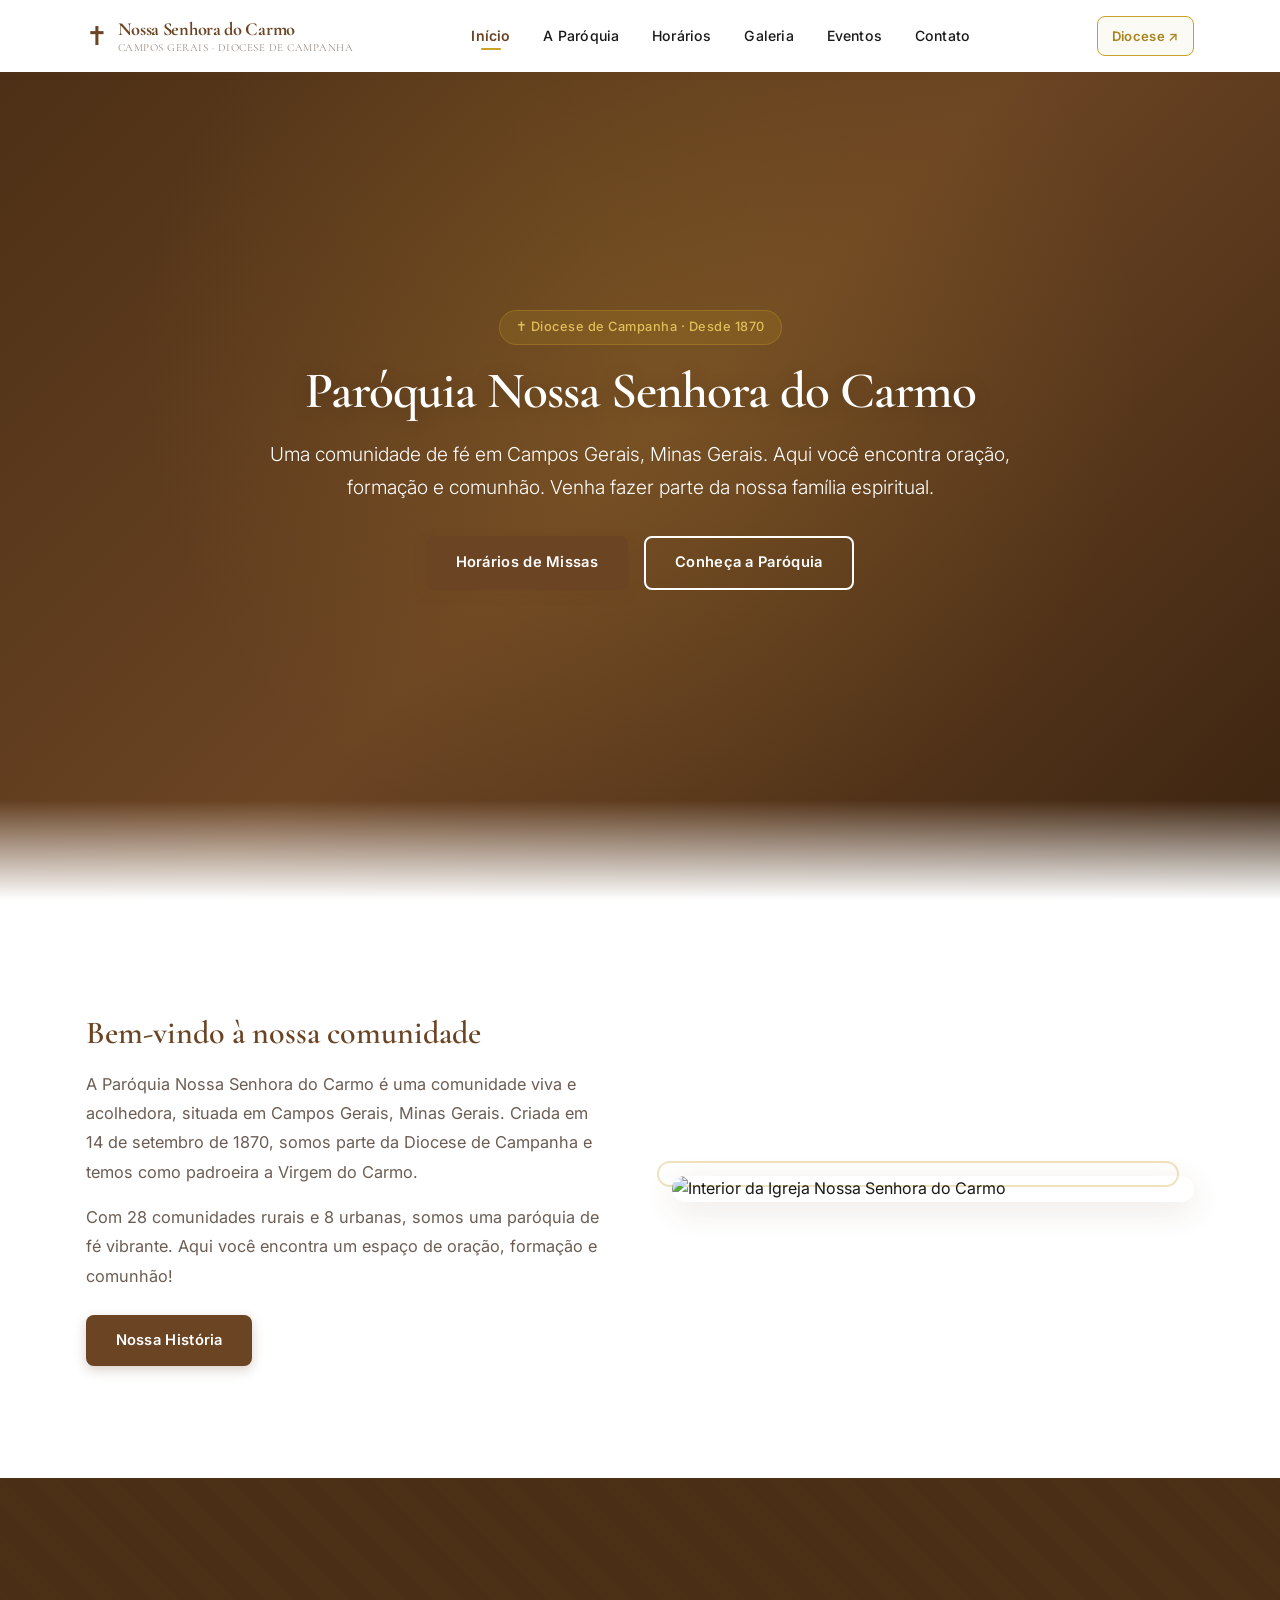
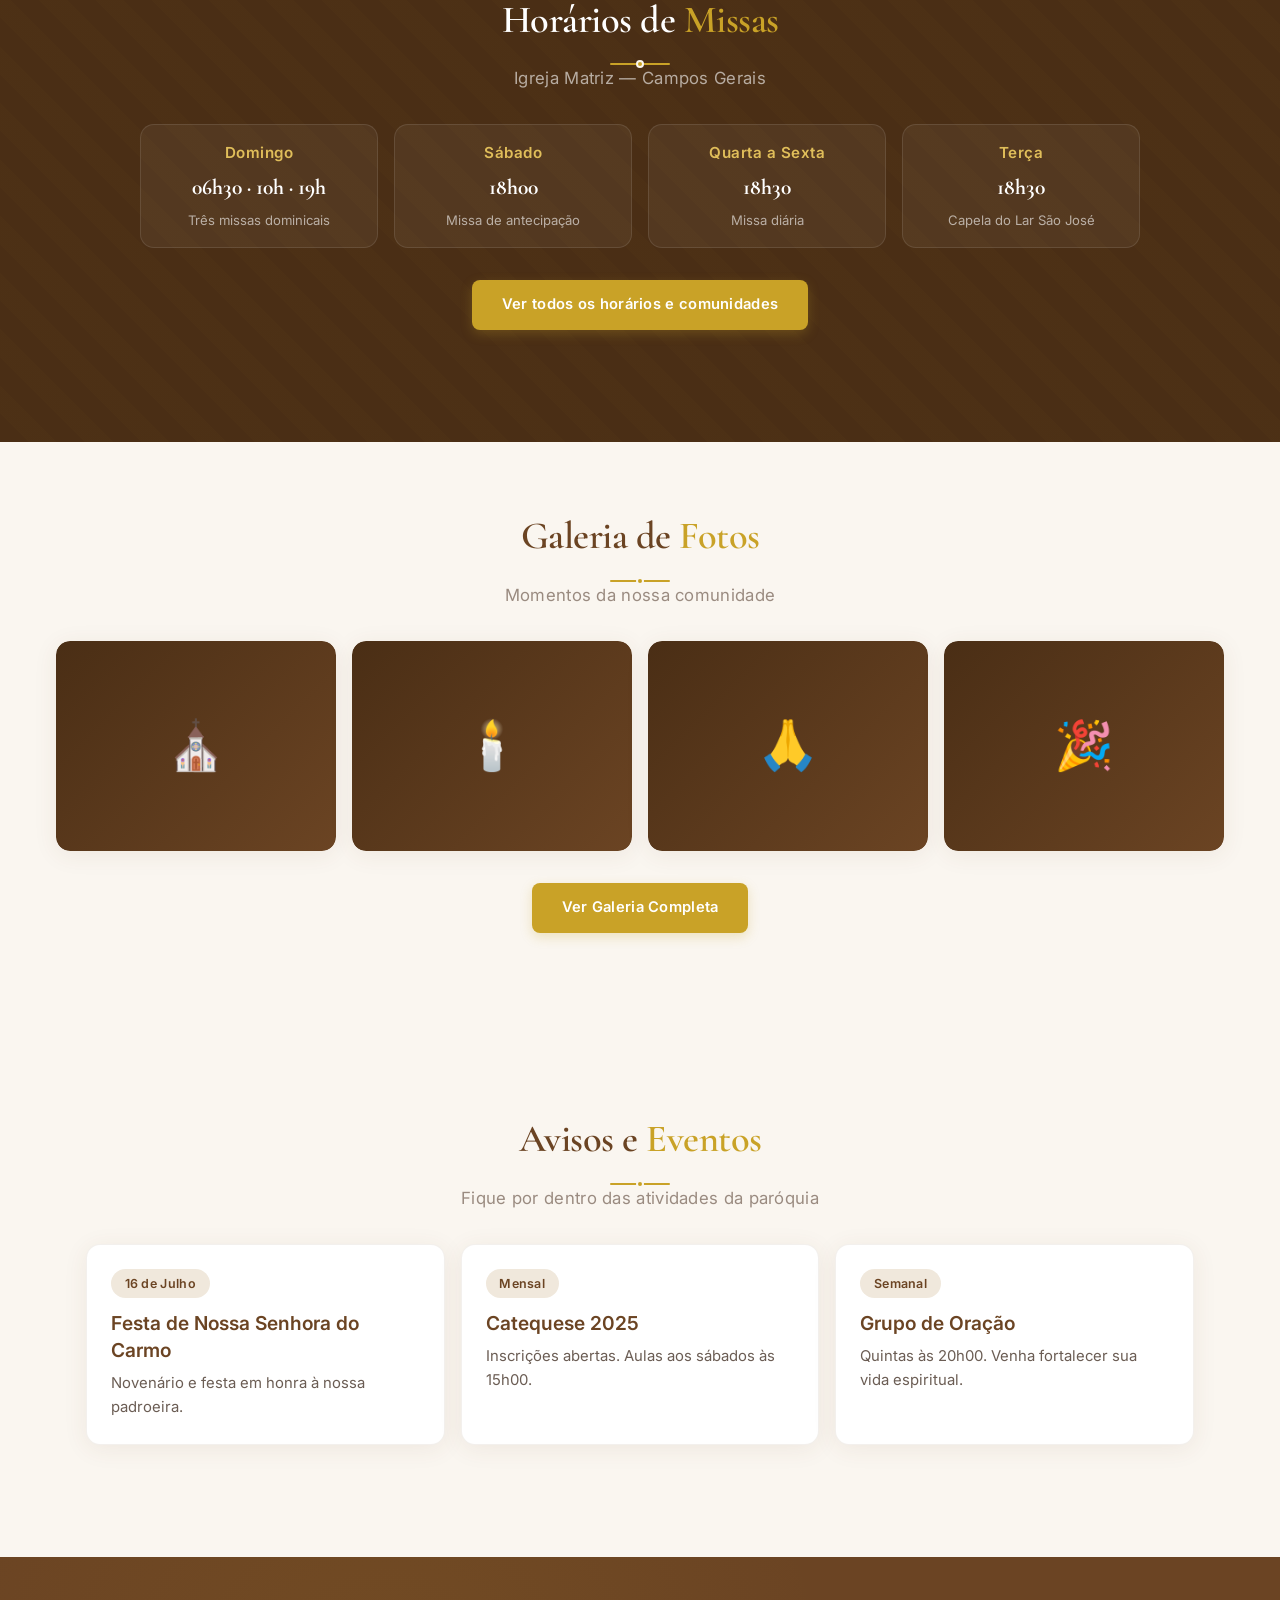
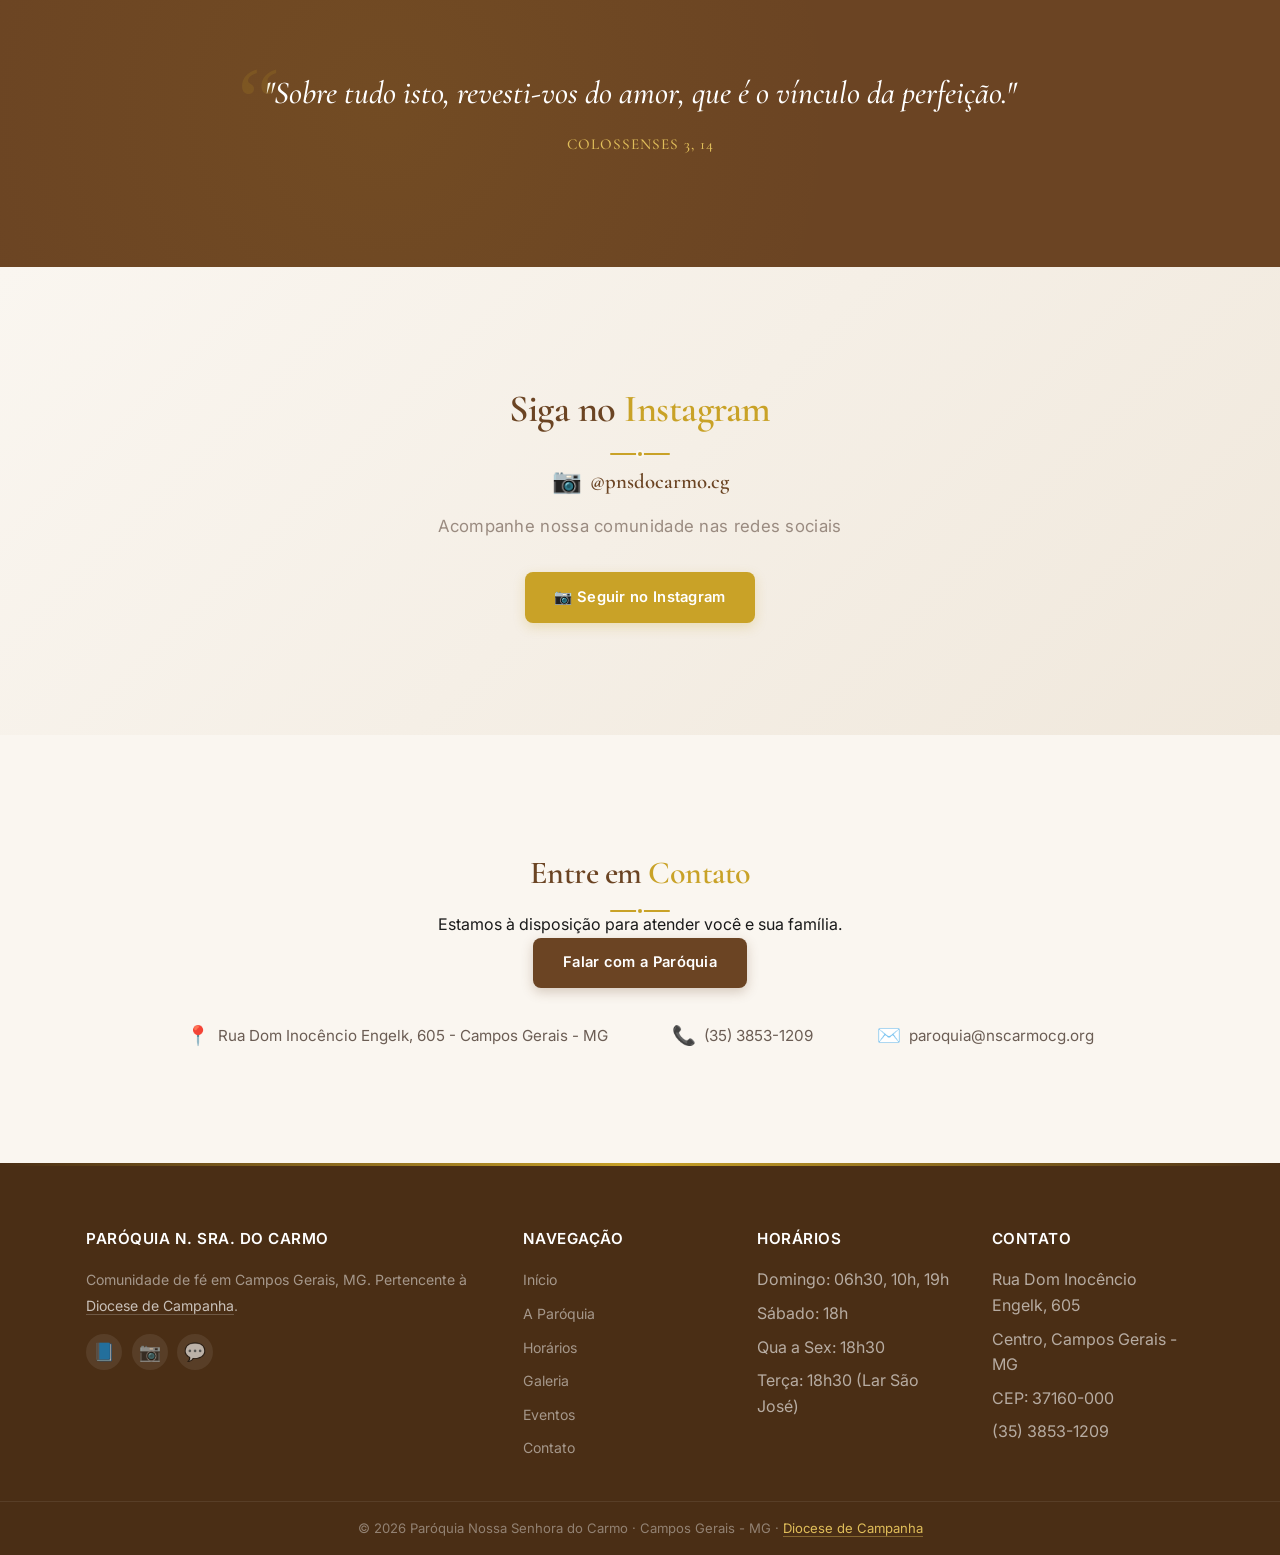
==== commit a9a12b55: "Redesign profissional: paginas internas com Google Fonts, favicon, header branco, section dividers" ====
--- a/index.html
+++ b/index.html
@@ -1,3 +1,4 @@
+
 <!DOCTYPE html>
 <html lang="pt-BR">
 <head>
@@ -37,7 +38,7 @@
 </header>
 <section class="hero" id="inicio">
 <div class="hero-content">
-<span class="hero-badge">✝ Diocese de Campanha · Desde 1957</span>
+<span class="hero-badge">✝ Diocese de Campanha · Desde 1870</span>
 <h1>Paróquia Nossa Senhora do Carmo</h1>
 <p>Uma comunidade de fé em Campos Gerais, Minas Gerais. Aqui você encontra oração, formação e comunhão. Venha fazer parte da nossa família espiritual.</p>
 <div class="hero-buttons">
@@ -50,8 +51,8 @@
 <div class="container"><div class="welcome-grid">
 <div class="welcome-text">
 <h2>Bem-vindo à nossa comunidade</h2>
-<p>A Paróquia Nossa Senhora do Carmo é uma comunidade viva e acolhedora, situada em Campos Gerais, Minas Gerais. Somos parte da Diocese de Campanha e temos como padroeira a Virgem do Carmo.</p>
-<p>Aqui você encontra um espaço de oração, formação e comunhão. Venha participar da nossa caminhada de fé!</p>
+<p>A Paróquia Nossa Senhora do Carmo é uma comunidade viva e acolhedora, situada em Campos Gerais, Minas Gerais. Criada em 14 de setembro de 1870, somos parte da Diocese de Campanha e temos como padroeira a Virgem do Carmo.</p>
+<p>Com 28 comunidades rurais e 8 urbanas, somos uma paróquia de fé vibrante. Aqui você encontra um espaço de oração, formação e comunhão!</p>
 <a href="pages/sobre.html" class="btn btn-primary">Nossa História</a>
 </div>
 <div class="welcome-image"><img src="assets/img/igreja-interna.jpg" alt="Interior da Igreja Nossa Senhora do Carmo"></div>
@@ -61,12 +62,15 @@
 <div class="container">
 <h2 class="section-title">Horários de <span>Missas</span></h2>
 <div class="section-divider"></div>
-<p class="section-subtitle">Participe das nossas celebrações</p>
+<p class="section-subtitle">Igreja Matriz — Campos Gerais</p>
 <div class="schedule-cards">
-<div class="schedule-card"><div class="day">Domingo</div><div class="time">07h00 · 19h00</div><div class="note">Missa solene às 19h00</div></div>
-<div class="schedule-card"><div class="day">Sábado</div><div class="time">19h00</div><div class="note">Missa de antecipação</div></div>
-<div class="schedule-card"><div class="day">Seg a Sex</div><div class="time">19h00</div><div class="note">Missa diária</div></div>
-<div class="schedule-card"><div class="day">Quarta</div><div class="time">15h00</div><div class="note">Novena e Terço</div></div>
+<div class="schedule-card"><div class="day">Domingo</div><div class="time">06h30 · 10h · 19h</div><div class="note">Três missas dominicais</div></div>
+<div class="schedule-card"><div class="day">Sábado</div><div class="time">18h00</div><div class="note">Missa de antecipação</div></div>
+<div class="schedule-card"><div class="day">Quarta a Sexta</div><div class="time">18h30</div><div class="note">Missa diária</div></div>
+<div class="schedule-card"><div class="day">Terça</div><div class="time">18h30</div><div class="note">Capela do Lar São José</div></div>
+</div>
+<div style="text-align:center;margin-top:var(--spacing-md);">
+<a href="pages/horarios.html" class="btn btn-gold">Ver todos os horários e comunidades</a>
 </div>
 </div>
 </section>
@@ -101,6 +105,21 @@
 <section class="section bible-quote">
 <div class="container"><blockquote>"Sobre tudo isto, revesti-vos do amor, que é o vínculo da perfeição."<cite>Colossenses 3, 14</cite></blockquote></div>
 </section>
+<section class="instagram-section">
+<div class="container">
+<div class="instagram-header">
+<h2 class="section-title">Siga no <span>Instagram</span></h2>
+<div class="section-divider"></div>
+<a href="https://www.instagram.com/pnsdocarmo.cg/" target="_blank" rel="noopener noreferrer" class="instagram-handle">
+<span class="ig-icon">📷</span> @pnsdocarmo.cg
+</a>
+<p class="section-subtitle" style="margin-top:0.75rem;">Acompanhe nossa comunidade nas redes sociais</p>
+</div>
+<div class="instagram-cta">
+<a href="https://www.instagram.com/pnsdocarmo.cg/" target="_blank" rel="noopener noreferrer" class="btn btn-gold">📷 Seguir no Instagram</a>
+</div>
+</div>
+</section>
 <section class="section quick-contact">
 <div class="container">
 <h2 class="section-title">Entre em <span>Contato</span></h2>
@@ -108,8 +127,8 @@
 <p>Estamos à disposição para atender você e sua família.</p>
 <a href="pages/contato.html" class="btn btn-primary">Falar com a Paróquia</a>
 <div class="contact-info">
-<div class="contact-item"><span class="icon">📍</span><span> Praça da Matriz, Campos Gerais - MG</span></div>
-<div class="contact-item"><span class="icon">📞</span><span> (35) XXXX-XXXX</span></div>
+<div class="contact-item"><span class="icon">📍</span><span> Rua Dom Inocêncio Engelk, 605 - Campos Gerais - MG</span></div>
+<div class="contact-item"><span class="icon">📞</span><span> (35) 3853-1209</span></div>
 <div class="contact-item"><span class="icon">✉️</span><span> paroquia@nscarmocg.org</span></div>
 </div>
 </div>
@@ -118,8 +137,8 @@
 <div class="footer-grid">
 <div class="footer-col"><h4>Paróquia N. Sra. do Carmo</h4><p>Comunidade de fé em Campos Gerais, MG. Pertencente à Diocese de Campanha.</p><div class="footer-social"><a href="#" aria-label="Facebook">📘</a><a href="#" aria-label="Instagram">📷</a><a href="#" aria-label="WhatsApp">💬</a></div></div>
 <div class="footer-col"><h4>Navegação</h4><ul><li><a href="index.html">Início</a></li><li><a href="pages/sobre.html">A Paróquia</a></li><li><a href="pages/horarios.html">Horários</a></li><li><a href="pages/galeria.html">Galeria</a></li><li><a href="pages/eventos.html">Eventos</a></li><li><a href="pages/contato.html">Contato</a></li></ul></div>
-<div class="footer-col"><h4>Horários</h4><ul><li>Domingo: 07h e 19h</li><li>Sábado: 19h</li><li>Seg a Sex: 19h</li><li>Quarta: 15h (Novena)</li></ul></div>
-<div class="footer-col"><h4>Contato</h4><ul><li>Praça da Matriz</li><li>Campos Gerais - MG</li><li>CEP: 37760-000</li><li>(35) XXXX-XXXX</li></ul></div>
+<div class="footer-col"><h4>Horários</h4><ul><li>Domingo: 06h30, 10h, 19h</li><li>Sábado: 18h</li><li>Qua a Sex: 18h30</li><li>Terça: 18h30 (Lar São José)</li></ul></div>
+<div class="footer-col"><h4>Contato</h4><ul><li>Rua Dom Inocêncio Engelk, 605</li><li>Centro, Campos Gerais - MG</li><li>CEP: 37160-000</li><li>(35) 3853-1209</li></ul></div>
 </div>
 <div class="footer-bottom"><p>&copy; <span id="current-year">2025</span> Paróquia Nossa Senhora do Carmo · Campos Gerais - MG · <a href="#">Diocese de Campanha</a></p></div>
 </footer>
--- a/css/header.css
+++ b/css/header.css
@@ -12,4 +12,7 @@
 .nav-menu a.active::after { content: ''; position: absolute; bottom: 2px; left: 50%; transform: translateX(-50%); width: 20px; height: 2px; background: var(--color-gold); border-radius: 2px; }
 .menu-toggle { display: none; flex-direction: column; gap: 5px; padding: 5px; cursor: pointer; }
 .menu-toggle span { display: block; width: 24px; height: 2.5px; background: var(--color-primary); border-radius: 2px; transition: var(--transition); }
-.header-cta { margin-left: 0.5rem; padding: 0.55rem 1.2rem; font-size: 0.85rem; }+.header-cta { display: none; }
+.header-diocese-link { display: inline-flex; align-items: center; gap: 0.25rem; margin-left: 0.5rem; padding: 0.55rem 0.9rem; font-size: 0.82rem; font-weight: 600; color: var(--color-gold-dark); border: 1.5px solid var(--color-gold); border-radius: var(--radius-sm); background: rgba(201,162,39,0.05); transition: var(--transition); letter-spacing: 0.3px; text-decoration: none; }
+.header-diocese-link:hover { background: var(--color-gold); color: var(--color-white); transform: translateY(-1px); box-shadow: 0 4px 12px rgba(201,162,39,0.25); }
+@media (max-width: 768px) { .header-diocese-link { display: none; } }
--- a/css/home.css
+++ b/css/home.css
@@ -1,3 +1,4 @@
+
 .hero { min-height: 100vh; display: flex; align-items: center; justify-content: center; text-align: center; background: linear-gradient(135deg, var(--color-primary-dark) 0%, var(--color-primary) 50%, #3A2310 100%); color: var(--color-white); padding: var(--spacing-xl) var(--spacing-sm); position: relative; overflow: hidden; }
 .hero::before { content: ''; position: absolute; top: 0; left: 0; width: 100%; height: 100%; background: radial-gradient(circle at 50% 40%, rgba(201,162,39,0.15) 0%, transparent 60%); }
 .hero::after { content: ''; position: absolute; bottom: 0; left: 0; width: 100%; height: 100px; background: linear-gradient(to bottom, transparent, var(--color-white)); }
@@ -44,4 +45,10 @@
 .quick-contact h2 { font-family: var(--font-secondary); color: var(--color-primary); margin-bottom: var(--spacing-xs); font-size: 2rem; font-weight: 600; }
 .contact-info { display: flex; justify-content: center; gap: var(--spacing-lg); flex-wrap: wrap; margin-top: var(--spacing-md); }
 .contact-item { display: flex; align-items: center; gap: 0.5rem; color: var(--color-text-light); font-size: 0.95rem; }
-.contact-item .icon { font-size: 1.2rem; }+.contact-item .icon { font-size: 1.2rem; }
+.instagram-section { background: linear-gradient(135deg, var(--color-cream) 0%, var(--color-cream-dark) 100%); padding: var(--spacing-xl) 0; text-align: center; }
+.instagram-header { margin-bottom: var(--spacing-md); }
+.instagram-handle { display: inline-flex; align-items: center; gap: 0.5rem; font-family: var(--font-secondary); font-size: 1.3rem; color: var(--color-primary); font-weight: 600; margin-top: 0.5rem; text-decoration: none; transition: var(--transition); }
+.instagram-handle:hover { color: var(--color-gold-dark); }
+.instagram-handle .ig-icon { font-size: 1.5rem; }
+.instagram-cta { margin-top: var(--spacing-md); }
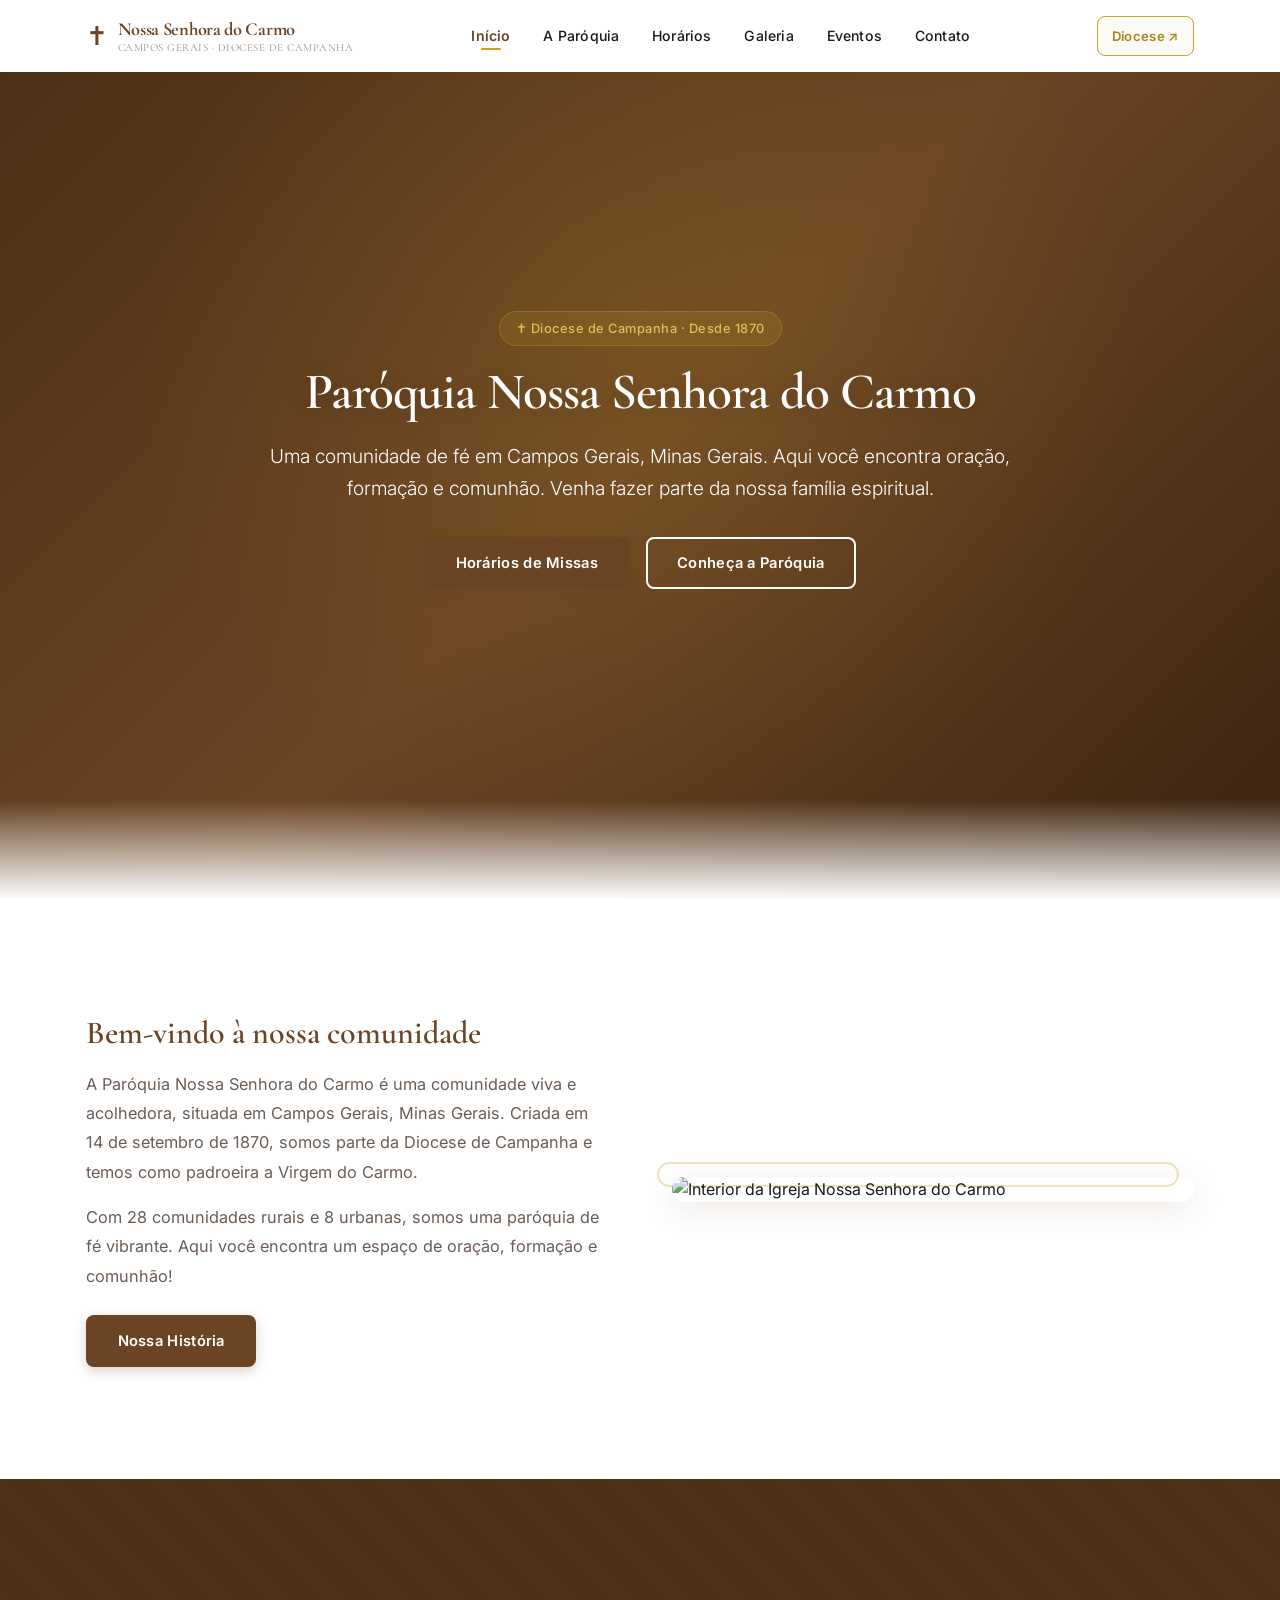
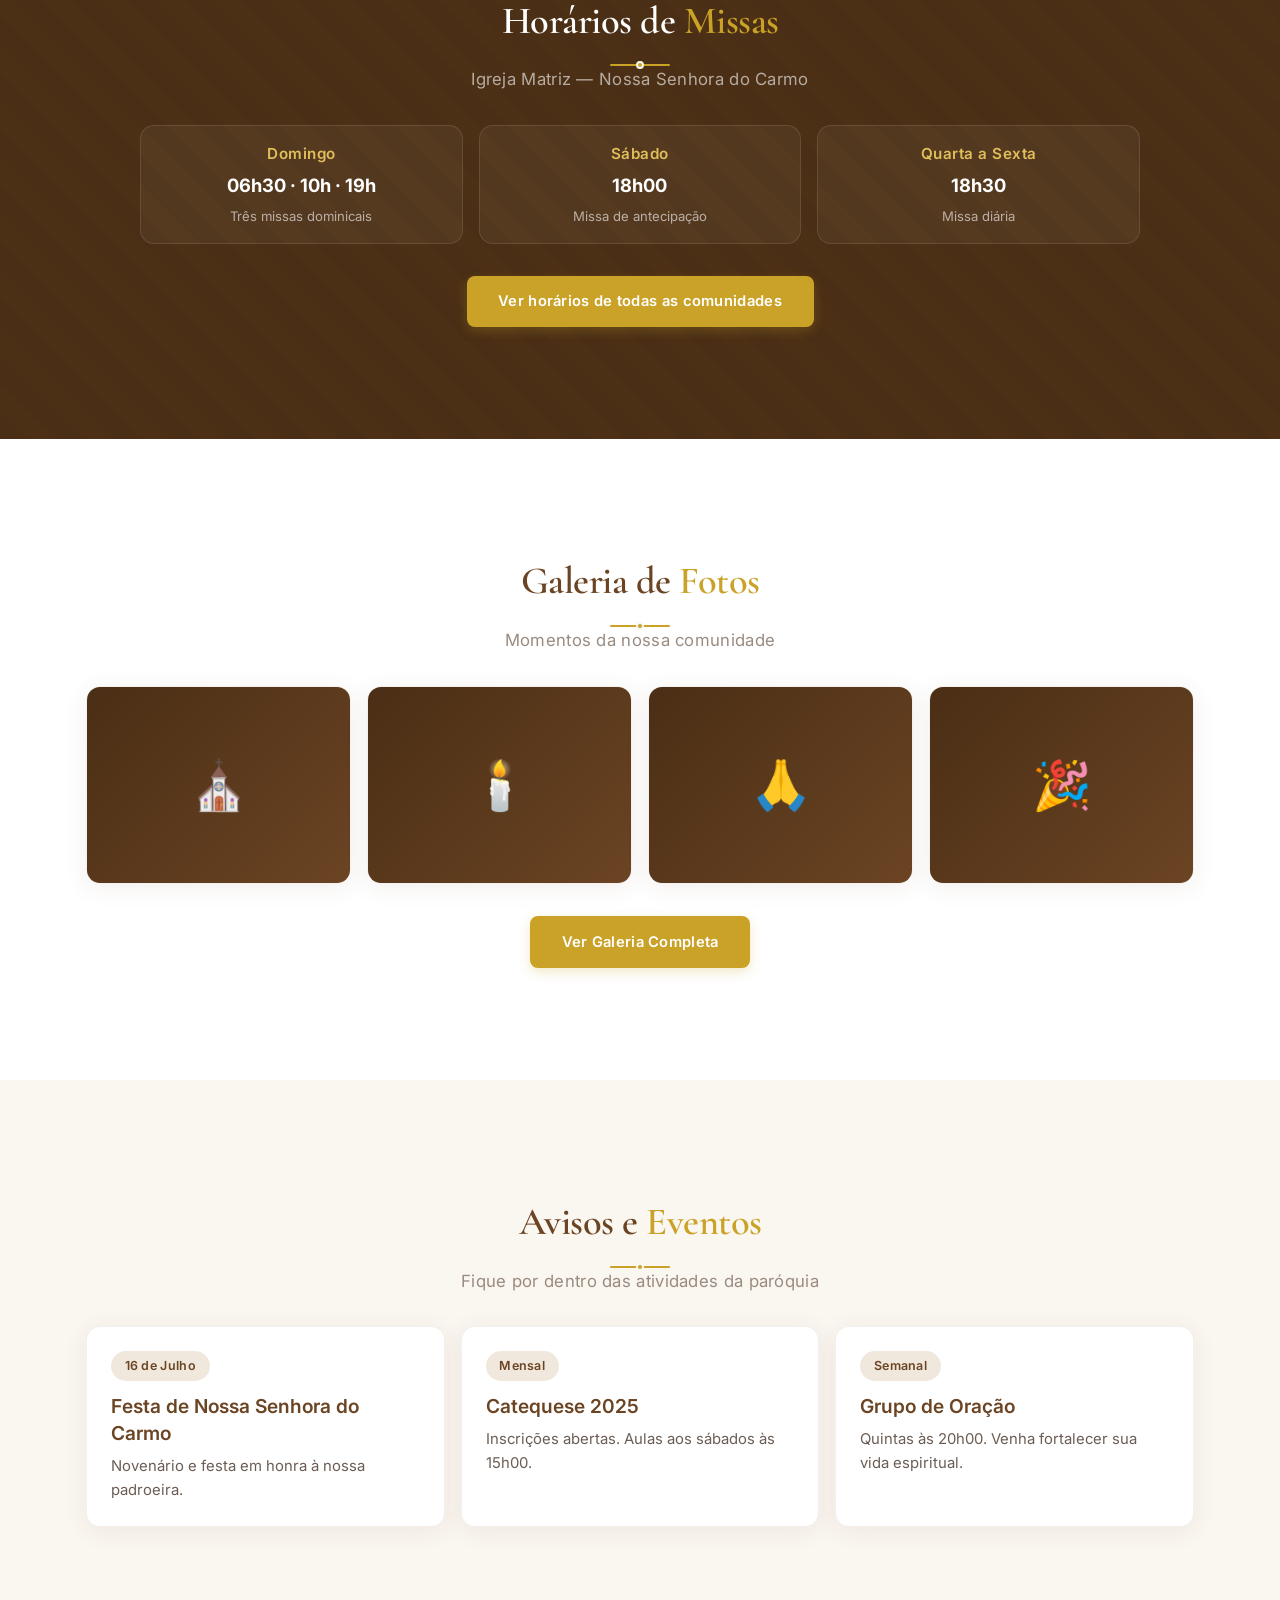
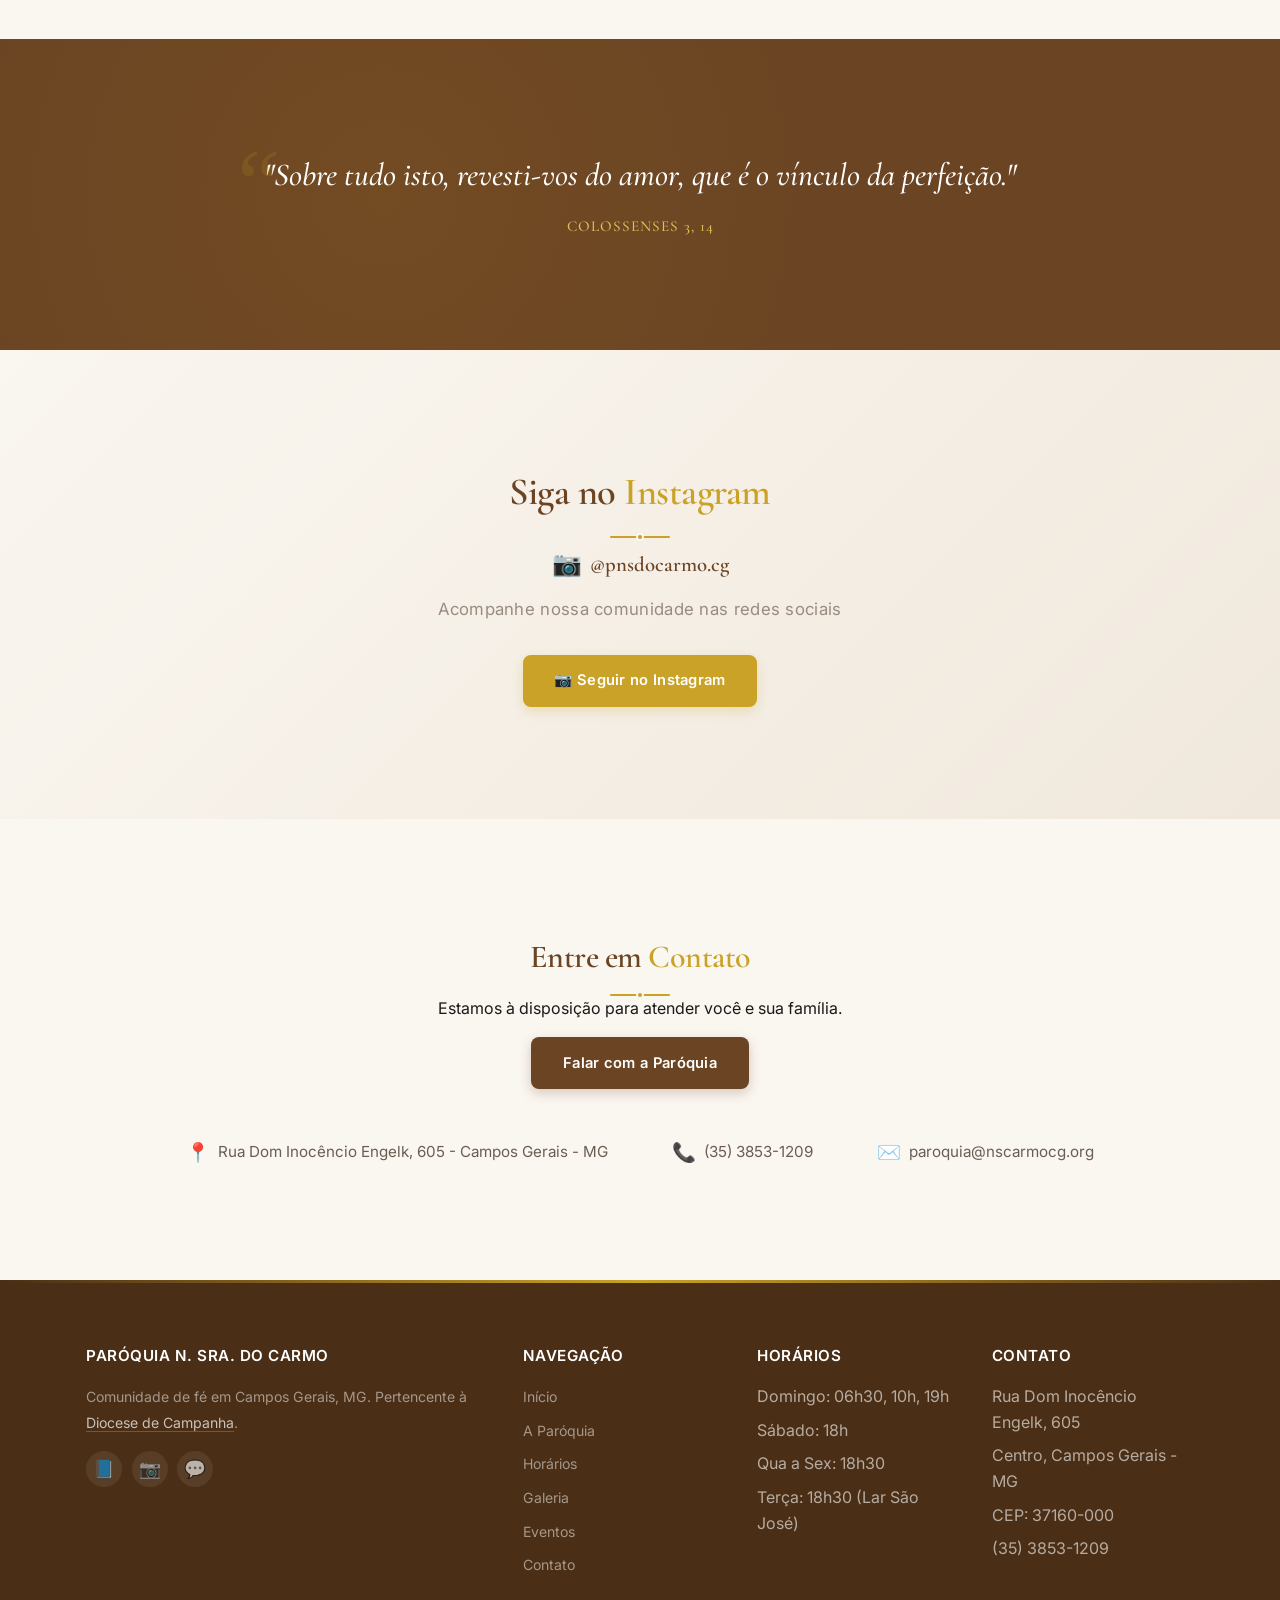
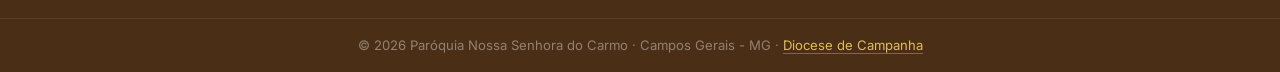
==== commit b0294277: "Redesign profissional: paginas internas com Google Fonts, favicon, header branco, section dividers" ====
--- a/index.html
+++ b/index.html
@@ -1,4 +1,3 @@
-
 <!DOCTYPE html>
 <html lang="pt-BR">
 <head>
@@ -62,15 +61,14 @@
 <div class="container">
 <h2 class="section-title">Horários de <span>Missas</span></h2>
 <div class="section-divider"></div>
-<p class="section-subtitle">Igreja Matriz — Campos Gerais</p>
+<p class="section-subtitle">Igreja Matriz — Nossa Senhora do Carmo</p>
 <div class="schedule-cards">
 <div class="schedule-card"><div class="day">Domingo</div><div class="time">06h30 · 10h · 19h</div><div class="note">Três missas dominicais</div></div>
 <div class="schedule-card"><div class="day">Sábado</div><div class="time">18h00</div><div class="note">Missa de antecipação</div></div>
 <div class="schedule-card"><div class="day">Quarta a Sexta</div><div class="time">18h30</div><div class="note">Missa diária</div></div>
-<div class="schedule-card"><div class="day">Terça</div><div class="time">18h30</div><div class="note">Capela do Lar São José</div></div>
 </div>
-<div style="text-align:center;margin-top:var(--spacing-md);">
-<a href="pages/horarios.html" class="btn btn-gold">Ver todos os horários e comunidades</a>
+<div class="schedule-more-btn">
+<a href="pages/horarios.html" class="btn btn-gold">Ver horários de todas as comunidades</a>
 </div>
 </div>
 </section>
@@ -125,7 +123,9 @@
 <h2 class="section-title">Entre em <span>Contato</span></h2>
 <div class="section-divider"></div>
 <p>Estamos à disposição para atender você e sua família.</p>
+<div class="btn-wrapper">
 <a href="pages/contato.html" class="btn btn-primary">Falar com a Paróquia</a>
+</div>
 <div class="contact-info">
 <div class="contact-item"><span class="icon">📍</span><span> Rua Dom Inocêncio Engelk, 605 - Campos Gerais - MG</span></div>
 <div class="contact-item"><span class="icon">📞</span><span> (35) 3853-1209</span></div>
--- a/css/layout.css
+++ b/css/layout.css
@@ -5,7 +5,7 @@
 .section-subtitle { text-align: center; color: var(--color-text-muted); margin-bottom: var(--spacing-md); font-size: 1.05rem; font-weight: 400; letter-spacing: 0.3px; }
 .section-divider { width: 60px; height: 2px; background: var(--color-gold); margin: 0.75rem auto 0; border-radius: 2px; position: relative; }
 .section-divider::before { content: ''; position: absolute; top: 50%; left: 50%; transform: translate(-50%, -50%); width: 8px; height: 8px; background: var(--color-gold); border-radius: 50%; border: 2px solid var(--color-cream); }
-.btn { display: inline-flex; align-items: center; gap: 0.5rem; padding: 0.85rem 1.85rem; border-radius: var(--radius-sm); font-weight: 600; font-size: 0.92rem; transition: var(--transition); cursor: pointer; letter-spacing: 0.3px; font-family: var(--font-primary); }
+.btn { display: inline-flex; align-items: center; gap: 0.5rem; padding: 0.85rem 1.85rem; border: 2px solid transparent; border-radius: var(--radius-sm); font-weight: 600; font-size: 0.92rem; transition: var(--transition); cursor: pointer; letter-spacing: 0.3px; font-family: var(--font-primary); text-decoration: none; line-height: 1.4; }
 .btn-primary { background: var(--color-primary); color: var(--color-white); box-shadow: 0 4px 12px rgba(107,68,35,0.25); }
 .btn-primary:hover { background: var(--color-primary-dark); transform: translateY(-2px); box-shadow: 0 8px 24px rgba(107,68,35,0.35); }
 .btn-outline { border: 2px solid var(--color-white); color: var(--color-white); background: transparent; }
--- a/css/home.css
+++ b/css/home.css
@@ -1,4 +1,3 @@
-
 .hero { min-height: 100vh; display: flex; align-items: center; justify-content: center; text-align: center; background: linear-gradient(135deg, var(--color-primary-dark) 0%, var(--color-primary) 50%, #3A2310 100%); color: var(--color-white); padding: var(--spacing-xl) var(--spacing-sm); position: relative; overflow: hidden; }
 .hero::before { content: ''; position: absolute; top: 0; left: 0; width: 100%; height: 100%; background: radial-gradient(circle at 50% 40%, rgba(201,162,39,0.15) 0%, transparent 60%); }
 .hero::after { content: ''; position: absolute; bottom: 0; left: 0; width: 100%; height: 100px; background: linear-gradient(to bottom, transparent, var(--color-white)); }
@@ -25,7 +24,7 @@
 .schedule-card { background: rgba(255,255,255,0.05); border: 1px solid rgba(255,255,255,0.1); border-radius: var(--radius); padding: var(--spacing-sm) 1.5rem; text-align: center; transition: var(--transition); }
 .schedule-card:hover { background: rgba(201,162,39,0.08); border-color: rgba(201,162,39,0.3); transform: translateY(-4px); box-shadow: var(--shadow-md); }
 .schedule-card .day { font-weight: 600; font-size: 0.95rem; margin-bottom: 0.3rem; color: var(--color-gold-light); letter-spacing: 0.5px; }
-.schedule-card .time { font-size: 1.35rem; font-weight: 700; margin-bottom: 0.3rem; font-family: var(--font-secondary); }
+.schedule-card .time { font-size: 1.15rem; font-weight: 700; margin-bottom: 0.3rem; font-family: var(--font-primary); color: var(--color-white); }
 .schedule-card .note { font-size: 0.82rem; opacity: 0.6; }
 .announcements { background: var(--color-cream); }
 .announce-grid { display: grid; grid-template-columns: repeat(auto-fit, minmax(280px, 1fr)); gap: var(--spacing-sm); }
@@ -43,6 +42,9 @@
 .bible-quote cite { display: block; margin-top: var(--spacing-sm); font-size: 0.95rem; font-style: normal; color: var(--color-gold-light); letter-spacing: 1px; text-transform: uppercase; font-weight: 500; }
 .quick-contact { background: var(--color-cream); text-align: center; }
 .quick-contact h2 { font-family: var(--font-secondary); color: var(--color-primary); margin-bottom: var(--spacing-xs); font-size: 2rem; font-weight: 600; }
+.quick-contact p { margin-bottom: var(--spacing-sm); }
+.quick-contact .btn { margin: 0 auto var(--spacing-sm); }
+.quick-contact .btn-wrapper { display: flex; justify-content: center; margin-bottom: var(--spacing-md); }
 .contact-info { display: flex; justify-content: center; gap: var(--spacing-lg); flex-wrap: wrap; margin-top: var(--spacing-md); }
 .contact-item { display: flex; align-items: center; gap: 0.5rem; color: var(--color-text-light); font-size: 0.95rem; }
 .contact-item .icon { font-size: 1.2rem; }
@@ -51,4 +53,5 @@
 .instagram-handle { display: inline-flex; align-items: center; gap: 0.5rem; font-family: var(--font-secondary); font-size: 1.3rem; color: var(--color-primary); font-weight: 600; margin-top: 0.5rem; text-decoration: none; transition: var(--transition); }
 .instagram-handle:hover { color: var(--color-gold-dark); }
 .instagram-handle .ig-icon { font-size: 1.5rem; }
-.instagram-cta { margin-top: var(--spacing-md); }+.instagram-cta { margin-top: var(--spacing-md); }
+.schedule-more-btn { text-align: center; margin-top: var(--spacing-md); }
--- a/css/gallery.css
+++ b/css/gallery.css
@@ -1,22 +1,21 @@
-.gallery-section { padding: var(--spacing-lg) 0; background: var(--color-cream); }
-.gallery-grid { display: grid; grid-template-columns: repeat(auto-fill, minmax(250px, 1fr)); gap: var(--spacing-sm); max-width: 1200px; margin: 0 auto; padding: 0 var(--spacing-sm); }
-.gallery-item { position: relative; overflow: hidden; border-radius: var(--radius); box-shadow: var(--shadow); cursor: pointer; aspect-ratio: 4/3; transition: var(--transition); }
-.gallery-item:hover { transform: translateY(-5px); box-shadow: var(--shadow-hover); }
-.gallery-item img { width: 100%; height: 100%; object-fit: cover; transition: transform 0.5s ease; }
-.gallery-item:hover img { transform: scale(1.1); }
-.gallery-overlay { position: absolute; bottom: 0; left: 0; right: 0; background: linear-gradient(transparent, rgba(0,0,0,0.7)); color: white; padding: var(--spacing-sm); transform: translateY(100%); transition: var(--transition); }
-.gallery-item:hover .gallery-overlay { transform: translateY(0); }
-.gallery-overlay h3 { font-size: 1rem; margin: 0; }
-.gallery-overlay p { font-size: 0.85rem; opacity: 0.9; margin: 0; }
-.gallery-placeholder { width: 100%; height: 100%; background: linear-gradient(135deg, var(--color-primary-dark), var(--color-primary)); display: flex; align-items: center; justify-content: center; color: var(--color-gold); font-size: 3rem; border-radius: var(--radius); }
-.lightbox { display: none; position: fixed; top: 0; left: 0; width: 100%; height: 100%; background: rgba(0,0,0,0.9); z-index: 2000; justify-content: center; align-items: center; padding: var(--spacing-sm); }
+.gallery-section { padding: var(--spacing-xl) 0; background: var(--color-white); }
+.gallery-grid { display: grid; grid-template-columns: repeat(auto-fit, minmax(220px, 1fr)); gap: var(--spacing-sm); max-width: 1140px; margin: 0 auto; padding: 0 var(--spacing-sm); }
+.gallery-item { position: relative; aspect-ratio: 4/3; border-radius: var(--radius); overflow: hidden; cursor: pointer; box-shadow: var(--shadow); transition: var(--transition); border: var(--border-light); }
+.gallery-item:hover { transform: translateY(-4px); box-shadow: var(--shadow-hover); }
+.gallery-placeholder { width: 100%; height: 100%; background: linear-gradient(135deg, var(--color-primary-dark), var(--color-primary)); display: flex; align-items: center; justify-content: center; color: var(--color-gold); font-size: 3rem; transition: var(--transition); }
+.gallery-item:hover .gallery-placeholder { transform: scale(1.05); }
+.gallery-overlay { position: absolute; bottom: 0; left: 0; right: 0; background: linear-gradient(transparent, rgba(0,0,0,0.7)); color: var(--color-white); padding: var(--spacing-sm); opacity: 0; transition: var(--transition); }
+.gallery-item:hover .gallery-overlay { opacity: 1; }
+.gallery-overlay h3 { font-family: var(--font-secondary); font-size: 1.3rem; margin-bottom: 0.2rem; font-weight: 600; }
+.gallery-overlay p { font-size: 0.85rem; opacity: 0.85; }
+.lightbox { display: none; position: fixed; top: 0; left: 0; width: 100%; height: 100%; background: rgba(0,0,0,0.92); z-index: 2000; justify-content: center; align-items: center; padding: var(--spacing-sm); }
 .lightbox.active { display: flex; }
-.lightbox-content { max-width: 90%; max-height: 90vh; border-radius: var(--radius); box-shadow: 0 20px 60px rgba(0,0,0,0.5); }
-.lightbox-close { position: absolute; top: var(--spacing-sm); right: var(--spacing-sm); color: white; font-size: 2rem; cursor: pointer; z-index: 2001; background: var(--color-primary); width: 40px; height: 40px; border-radius: 50%; display: flex; align-items: center; justify-content: center; transition: var(--transition); }
+.lightbox-close { position: absolute; top: var(--spacing-sm); right: var(--spacing-sm); color: var(--color-white); font-size: 2rem; cursor: pointer; z-index: 2001; background: var(--color-primary); width: 44px; height: 44px; border-radius: 50%; display: flex; align-items: center; justify-content: center; transition: var(--transition); }
 .lightbox-close:hover { background: var(--color-primary-dark); transform: rotate(90deg); }
-.lightbox-nav { position: absolute; top: 50%; transform: translateY(-50%); color: white; font-size: 2rem; cursor: pointer; background: rgba(139,0,0,0.8); width: 50px; height: 50px; border-radius: 50%; display: flex; align-items: center; justify-content: center; transition: var(--transition); z-index: 2001; }
+.lightbox-content { max-width: 90%; max-height: 80vh; border-radius: var(--radius); box-shadow: var(--shadow-hover); }
+.lightbox-nav { position: absolute; top: 50%; transform: translateY(-50%); background: rgba(107,68,35,0.8); color: var(--color-white); font-size: 1.5rem; width: 50px; height: 50px; border-radius: 50%; display: flex; align-items: center; justify-content: center; transition: var(--transition); z-index: 2001; cursor: pointer; }
 .lightbox-nav:hover { background: var(--color-primary); }
 .lightbox-prev { left: var(--spacing-sm); }
 .lightbox-next { right: var(--spacing-sm); }
-@media (max-width: 768px) { .gallery-grid { grid-template-columns: repeat(2, 1fr); gap: 0.5rem; } .lightbox-nav { width: 40px; height: 40px; font-size: 1.5rem; } }
+@media (max-width: 768px) { .gallery-grid { grid-template-columns: repeat(2, 1fr); } .lightbox-nav { width: 40px; height: 40px; font-size: 1.2rem; } }
 @media (max-width: 480px) { .gallery-grid { grid-template-columns: 1fr; } }
--- a/css/footer.css
+++ b/css/footer.css
@@ -4,13 +4,13 @@
 .footer-col h4 { color: var(--color-white); font-size: 0.95rem; margin-bottom: var(--spacing-sm); font-weight: 600; letter-spacing: 0.5px; text-transform: uppercase; }
 .footer-col p { font-size: 0.88rem; line-height: 1.8; margin-bottom: var(--spacing-sm); color: rgba(255,255,255,0.5); }
 .footer-col ul li { margin-bottom: 0.5rem; }
-.footer-col ul li a { color: rgba(255,255,255,0.5); font-size: 0.88rem; transition: var(--transition); position: relative; padding-left: 0; }
+.footer-col ul li a { color: rgba(255,255,255,0.5); font-size: 0.88rem; transition: var(--transition); position: relative; padding-left: 0; text-decoration: none; }
 .footer-col ul li a:hover { color: var(--color-gold-light); padding-left: 5px; }
 .footer-col ul li a::before { content: ''; position: absolute; left: 0; top: 50%; transform: translateY(-50%); width: 0; height: 2px; background: var(--color-gold); transition: width 0.3s ease; }
 .footer-col ul li a:hover::before { width: 8px; }
 .footer-social { display: flex; gap: 0.6rem; }
-.footer-social a { display: flex; align-items: center; justify-content: center; width: 36px; height: 36px; border-radius: 50%; background: rgba(255,255,255,0.08); font-size: 1.1rem; transition: var(--transition); }
+.footer-social a { display: flex; align-items: center; justify-content: center; width: 36px; height: 36px; border-radius: 50%; background: rgba(255,255,255,0.08); font-size: 1.1rem; transition: var(--transition); text-decoration: none; }
 .footer-social a:hover { background: var(--color-gold); transform: translateY(-3px); }
 .footer-bottom { text-align: center; padding: var(--spacing-sm); margin-top: var(--spacing-md); border-top: 1px solid rgba(255,255,255,0.08); font-size: 0.82rem; color: rgba(255,255,255,0.4); }
-.footer-bottom a { color: var(--color-gold-light); }
+.footer-bottom a { color: var(--color-gold-light); text-decoration: none; }
 .footer-bottom a:hover { text-decoration: underline; }
--- a/css/responsive.css
+++ b/css/responsive.css
@@ -26,6 +26,7 @@
   .section-title { font-size: 1.8rem; }
   .contact-grid { grid-template-columns: 1fr !important; }
   .header-cta { display: none; }
+  .header-diocese-link { display: none; }
 }
 @media (max-width: 480px) {
   .hero-content h1 { font-size: 1.7rem; }
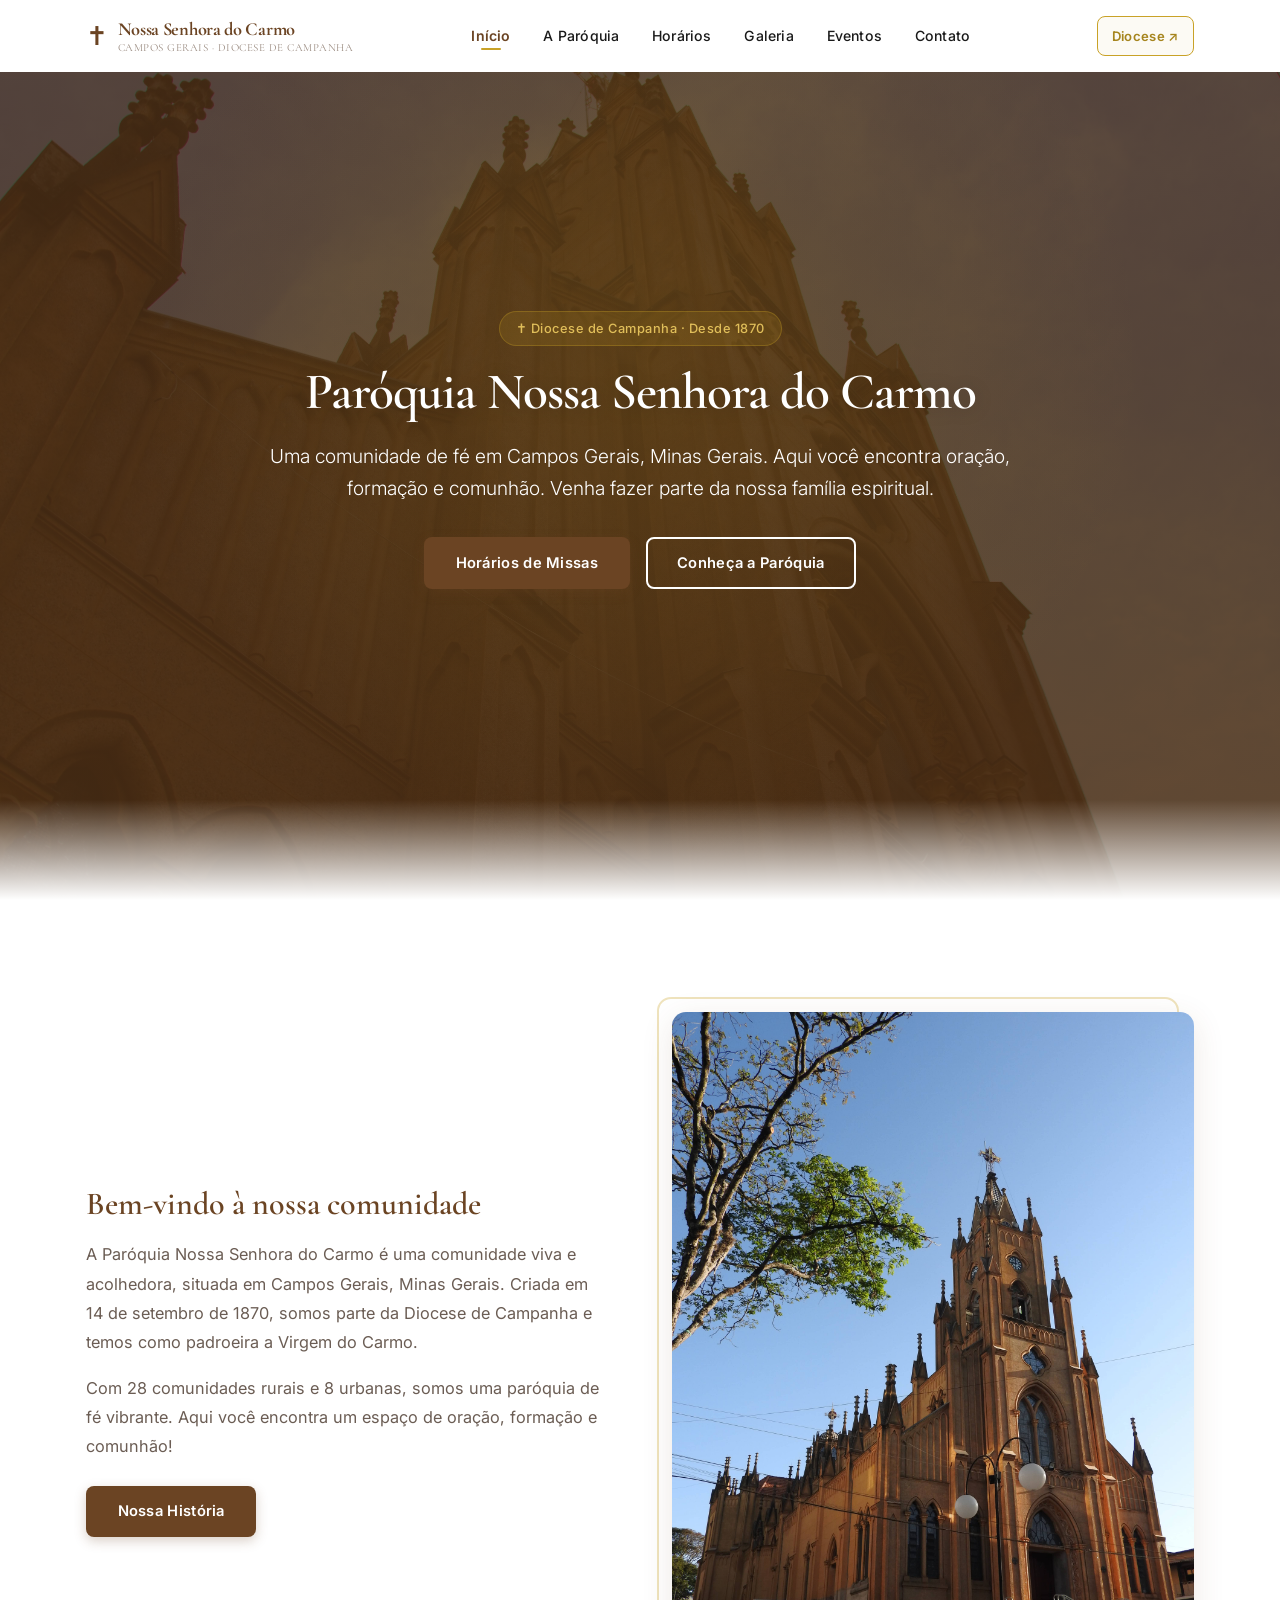
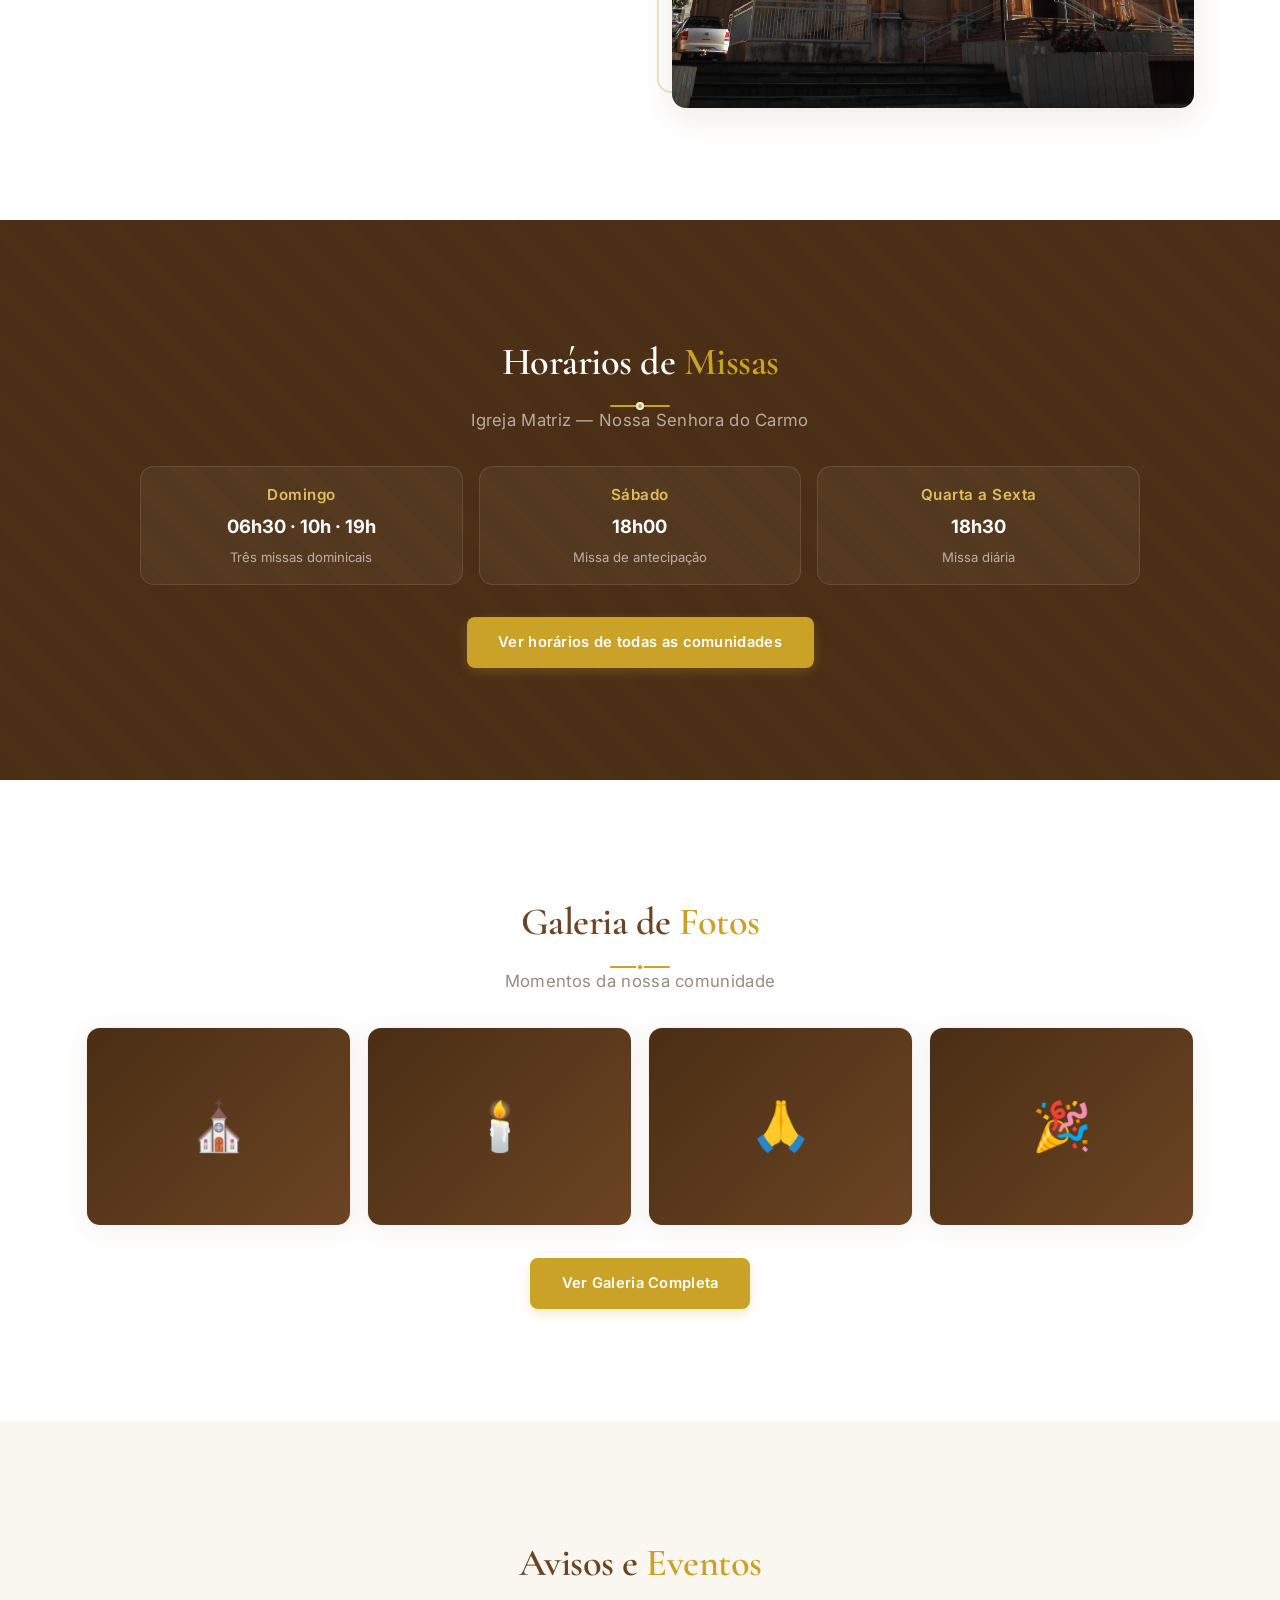
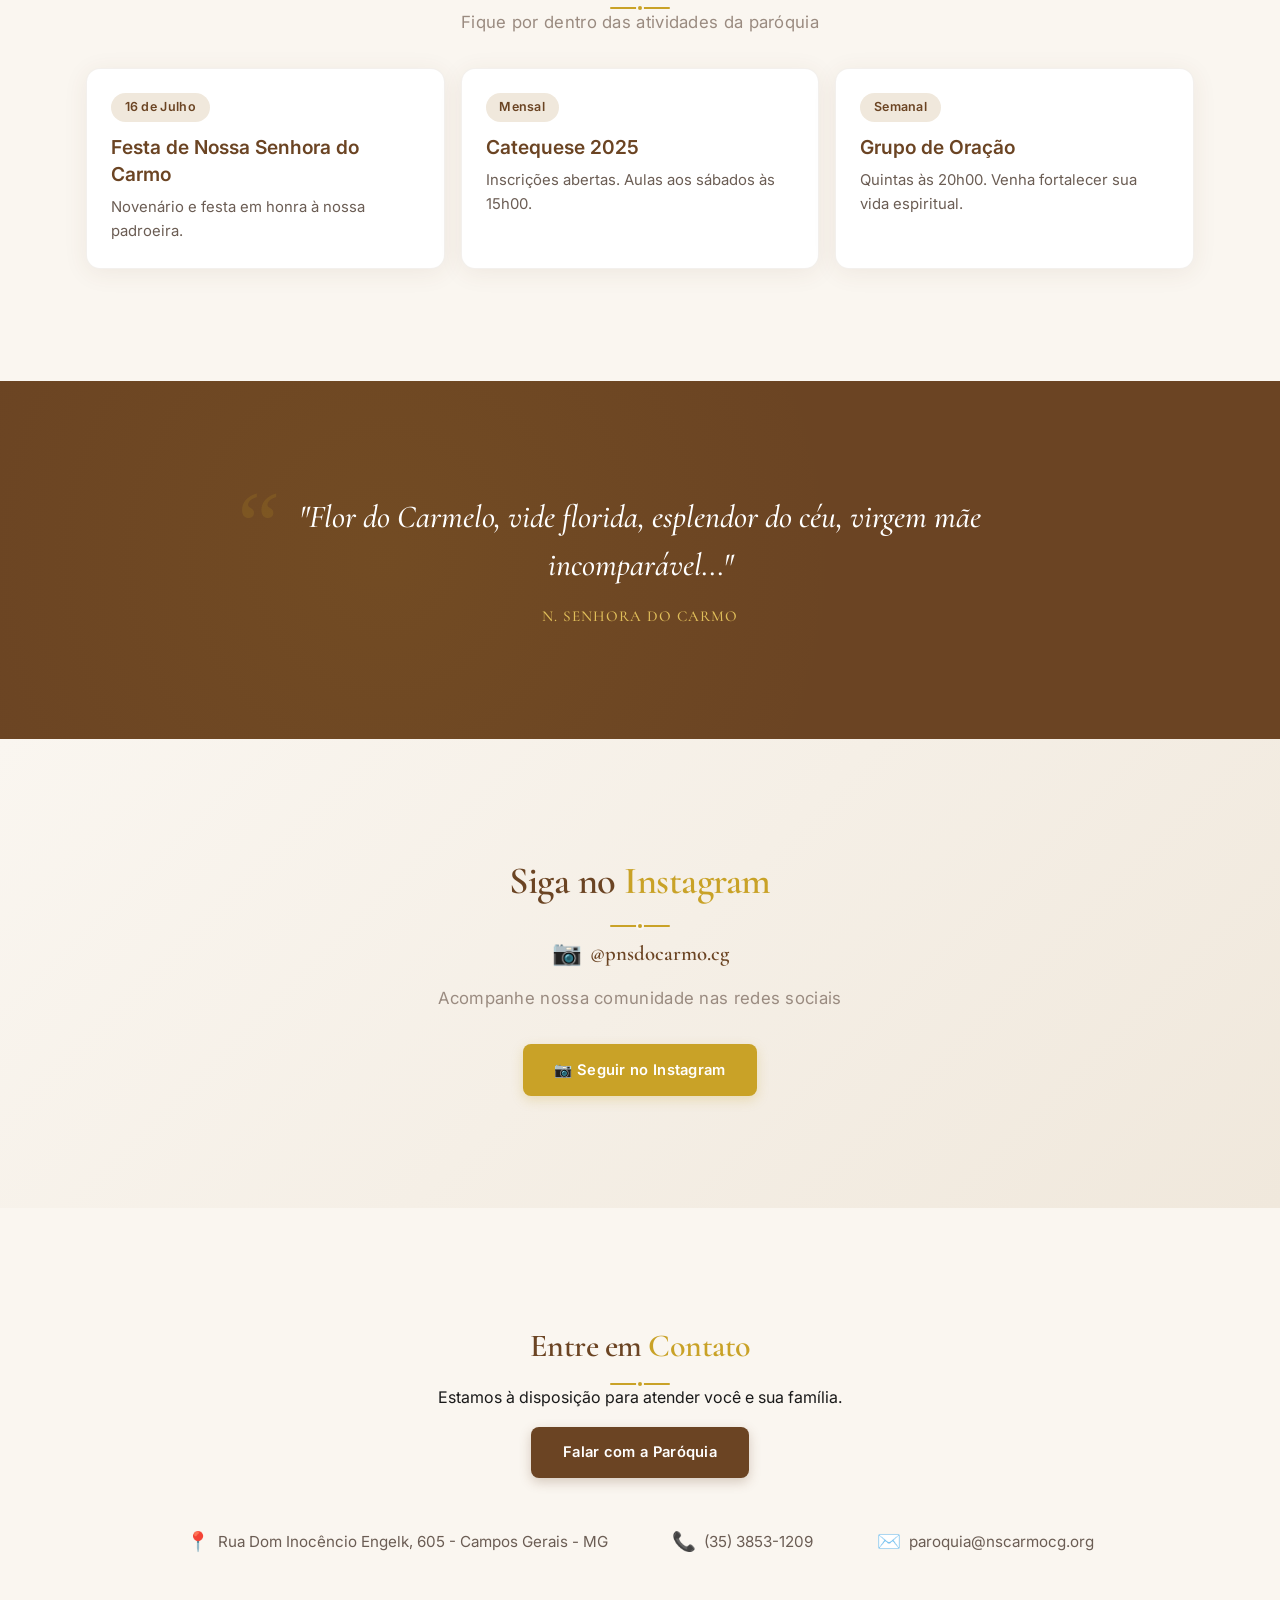
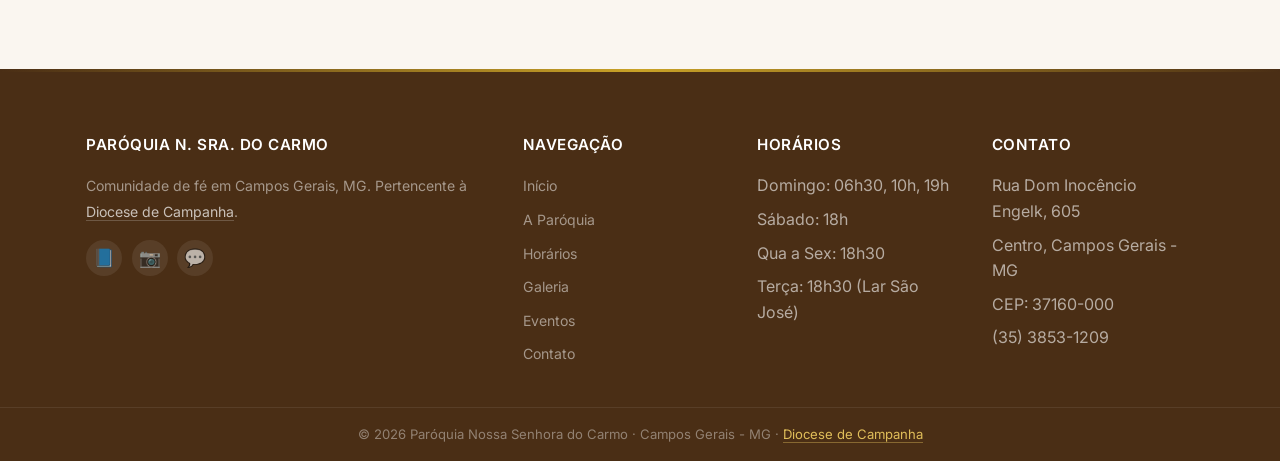
==== commit d44bcd44: "Adiciona brasão da paróquia no topo e na guia" ====
--- a/index.html
+++ b/index.html
@@ -101,7 +101,7 @@
 </div>
 </section>
 <section class="section bible-quote">
-<div class="container"><blockquote>"Sobre tudo isto, revesti-vos do amor, que é o vínculo da perfeição."<cite>Colossenses 3, 14</cite></blockquote></div>
+<div class="container"><blockquote>"Flor do Carmelo, vide florida, esplendor do céu, virgem mãe incomparável..."<cite>N. Senhora do Carmo</cite></blockquote></div>
 </section>
 <section class="instagram-section">
 <div class="container">
--- a/css/home.css
+++ b/css/home.css
@@ -1,4 +1,4 @@
-.hero { min-height: 100vh; display: flex; align-items: center; justify-content: center; text-align: center; background: linear-gradient(135deg, var(--color-primary-dark) 0%, var(--color-primary) 50%, #3A2310 100%); color: var(--color-white); padding: var(--spacing-xl) var(--spacing-sm); position: relative; overflow: hidden; }
+.hero { min-height: 100vh; display: flex; align-items: center; justify-content: center; text-align: center; background-color: var(--color-primary-dark); background-image: linear-gradient(rgba(74,46,21,0.82), rgba(74,46,21,0.88)), url('../assets/img/igreja-fachada.jpg'); background-size: cover; background-position: center; background-attachment: fixed; color: var(--color-white); padding: var(--spacing-xl) var(--spacing-sm); position: relative; overflow: hidden; }
 .hero::before { content: ''; position: absolute; top: 0; left: 0; width: 100%; height: 100%; background: radial-gradient(circle at 50% 40%, rgba(201,162,39,0.15) 0%, transparent 60%); }
 .hero::after { content: ''; position: absolute; bottom: 0; left: 0; width: 100%; height: 100px; background: linear-gradient(to bottom, transparent, var(--color-white)); }
 .hero-content { position: relative; z-index: 1; max-width: 760px; }
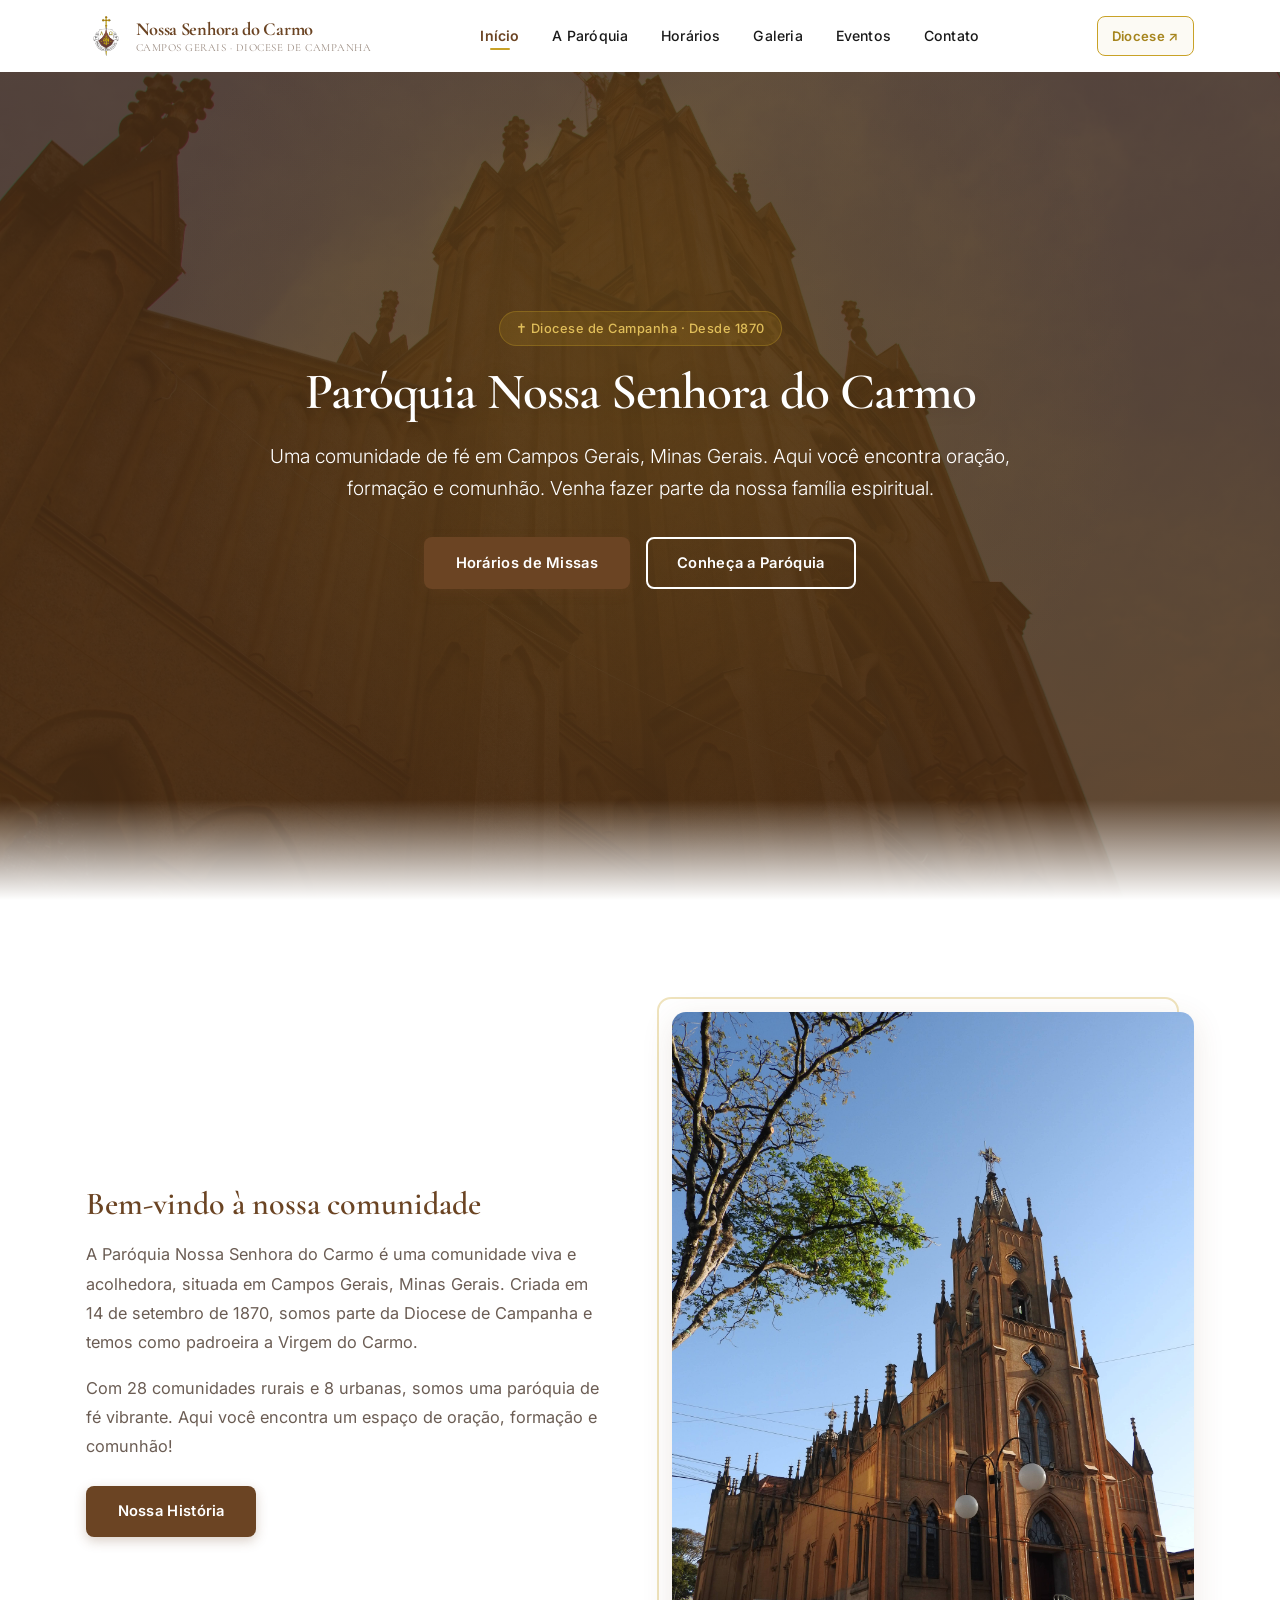
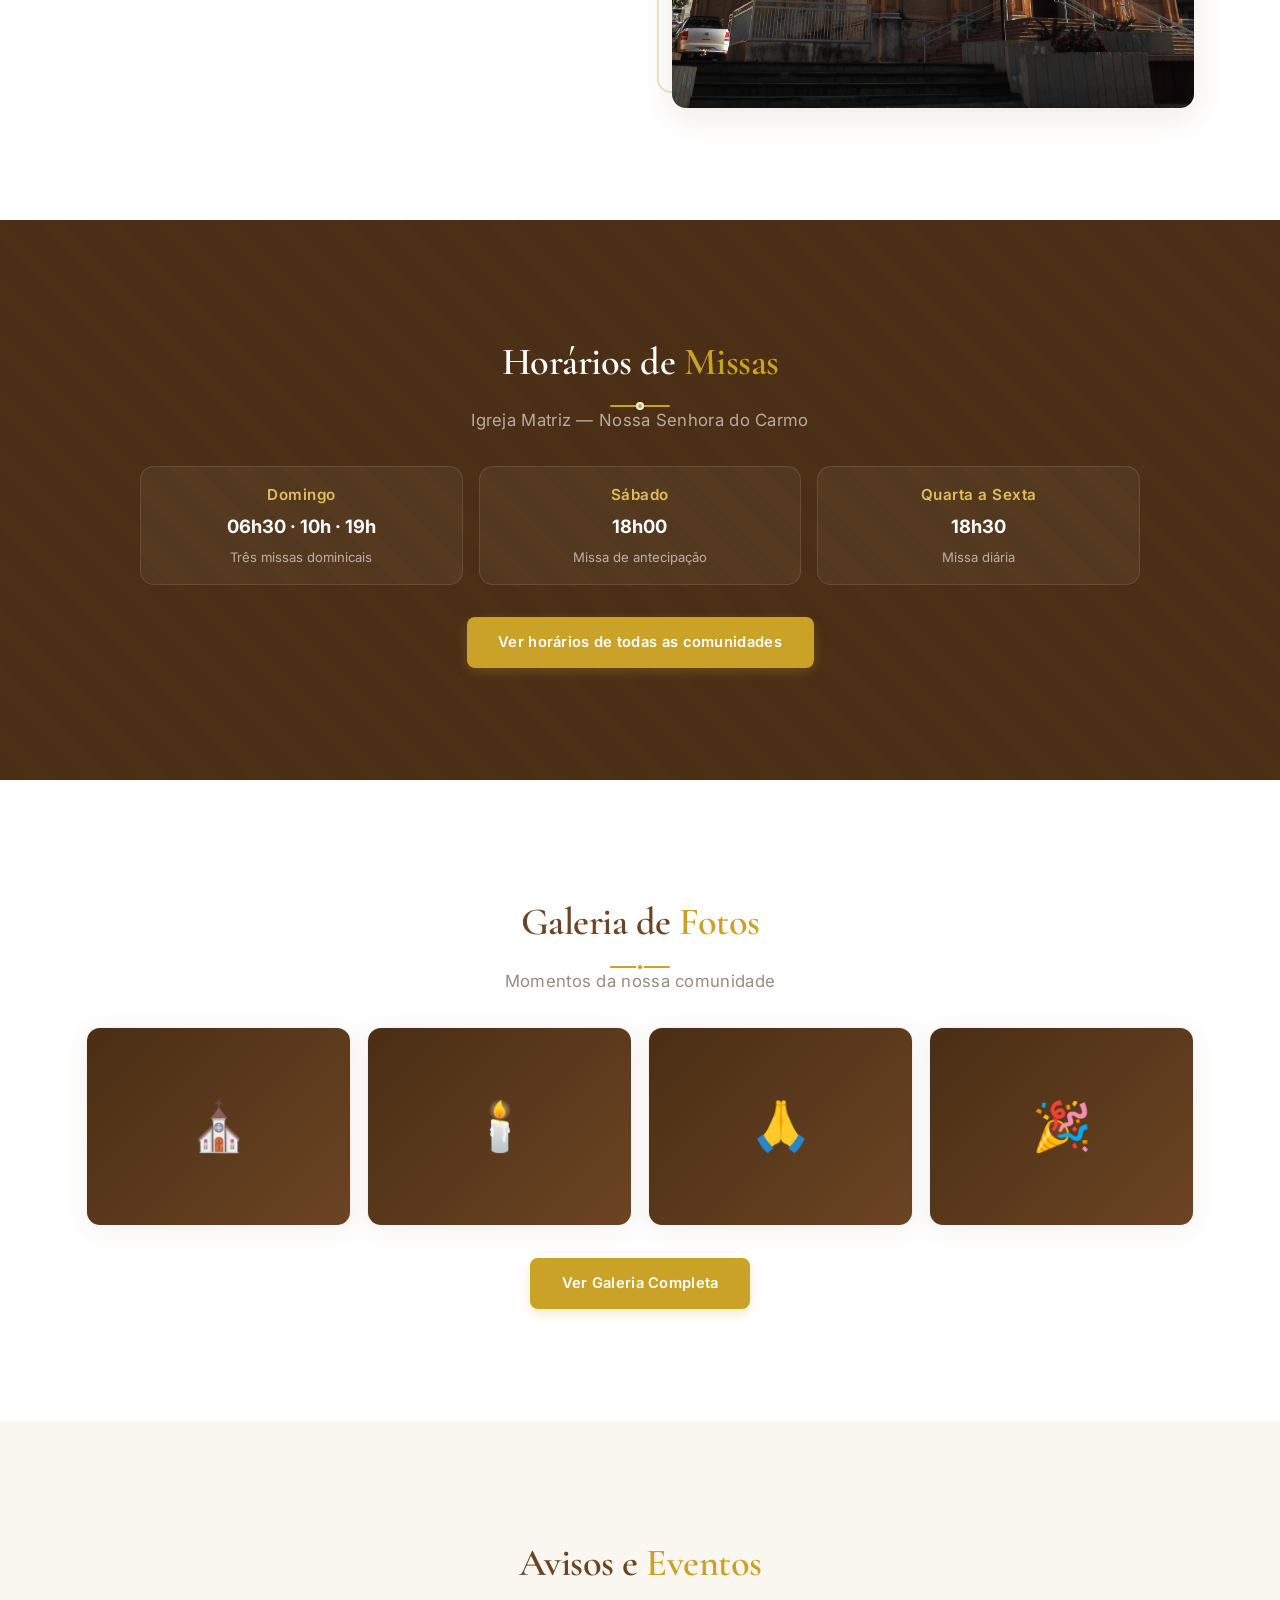
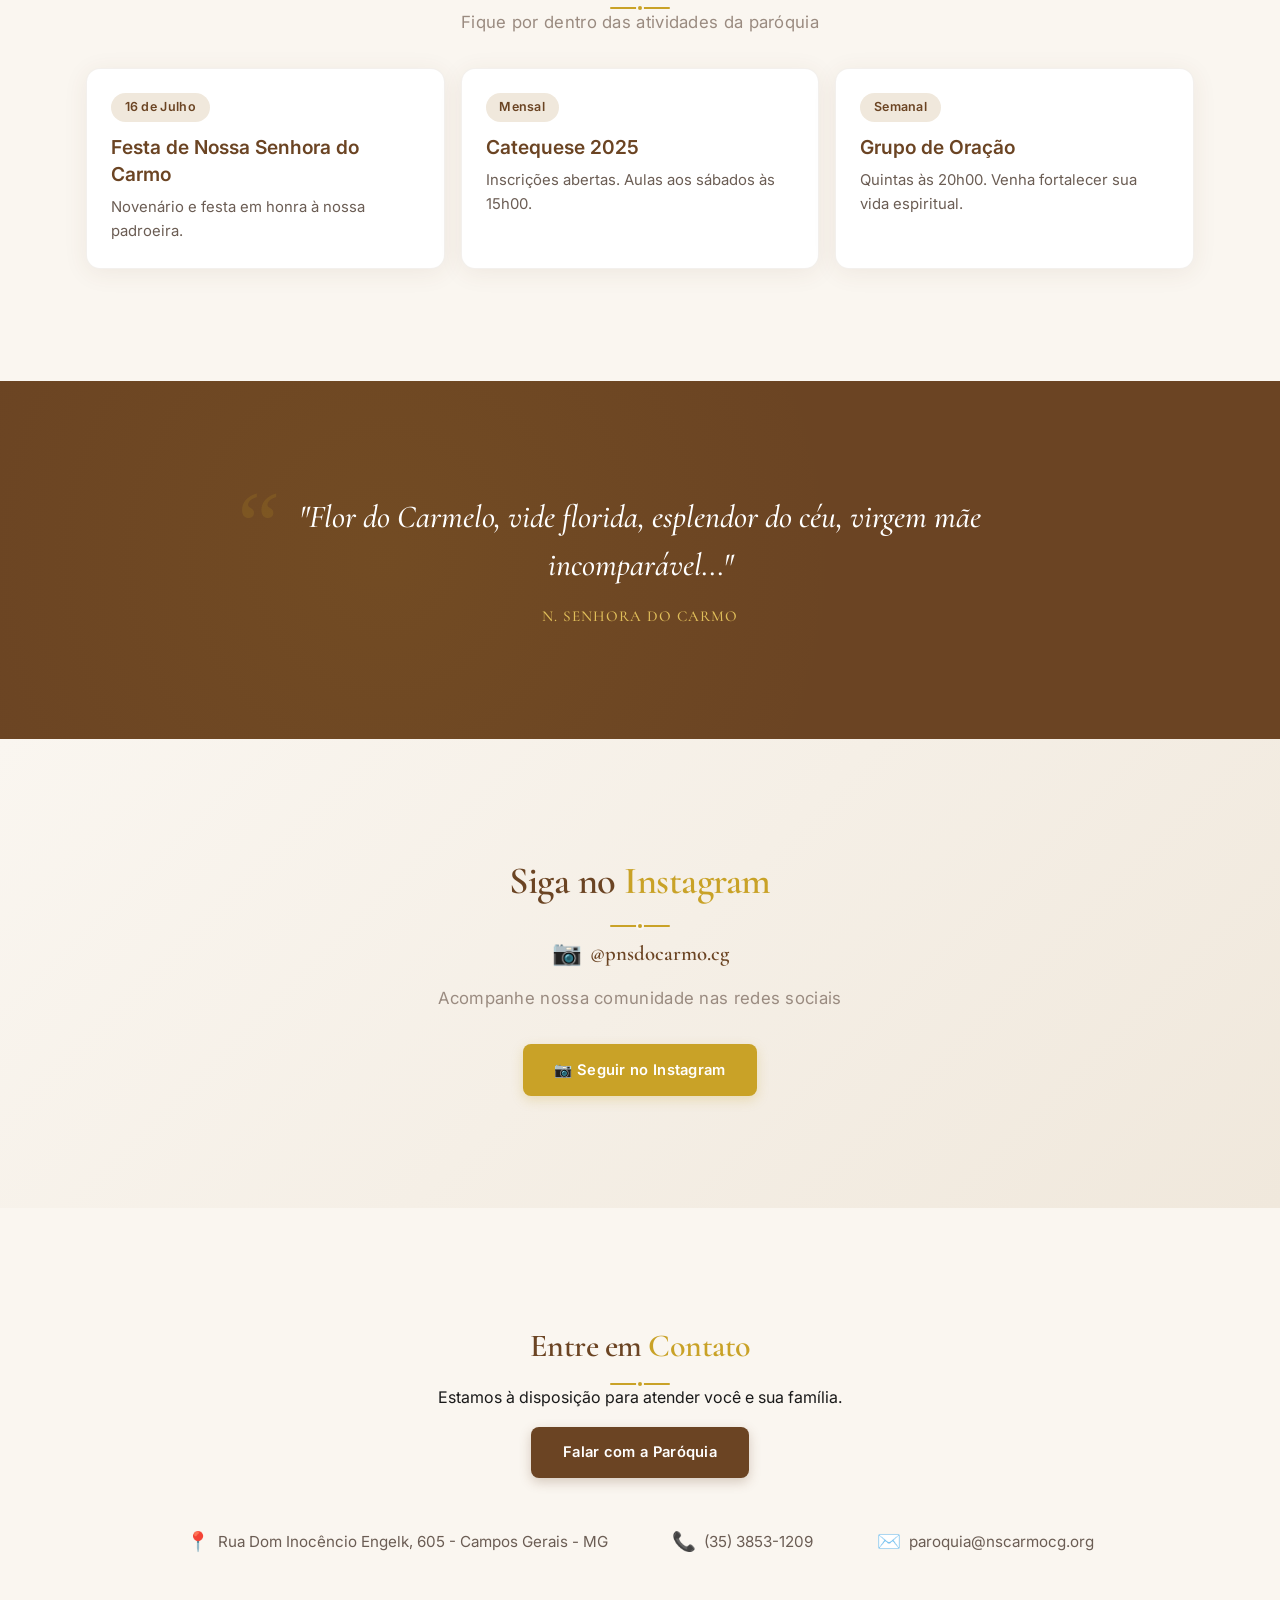
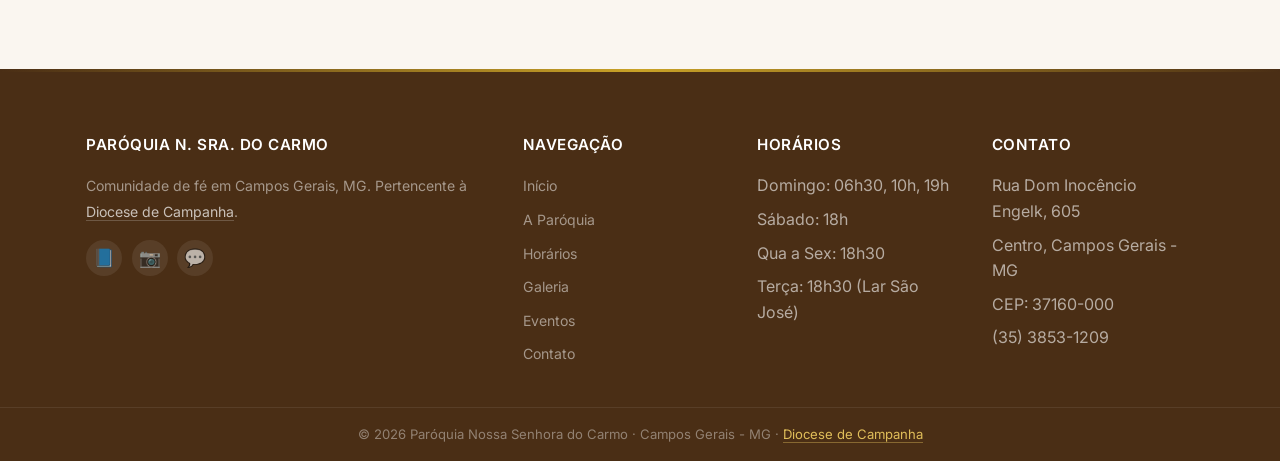
==== commit aef1f0aa: "Adiciona brasão da paróquia no topo e na guia" ====
--- a/index.html
+++ b/index.html
@@ -22,7 +22,7 @@
 <body>
 <header class="site-header">
 <div class="header-inner">
-<a href="index.html" class="logo"><span class="logo-icon">✝</span><span class="logo-text">Nossa Senhora do Carmo<small>Campos Gerais · Diocese de Campanha</small></span></a>
+<a href="index.html" class="logo"><img class="logo-img" src="assets/img/brasao.png" alt="Brasão da Paróquia Nossa Senhora do Carmo"><span class="logo-text">Nossa Senhora do Carmo<small>Campos Gerais · Diocese de Campanha</small></span></a>
 <button class="menu-toggle" aria-label="Abrir menu"><span></span><span></span><span></span></button>
 <nav><ul class="nav-menu">
 <li><a href="index.html" class="active">Início</a></li>
--- a/css/header.css
+++ b/css/header.css
@@ -15,4 +15,6 @@
 .header-cta { display: none; }
 .header-diocese-link { display: inline-flex; align-items: center; gap: 0.25rem; margin-left: 0.5rem; padding: 0.55rem 0.9rem; font-size: 0.82rem; font-weight: 600; color: var(--color-gold-dark); border: 1.5px solid var(--color-gold); border-radius: var(--radius-sm); background: rgba(201,162,39,0.05); transition: var(--transition); letter-spacing: 0.3px; text-decoration: none; }
 .header-diocese-link:hover { background: var(--color-gold); color: var(--color-white); transform: translateY(-1px); box-shadow: 0 4px 12px rgba(201,162,39,0.25); }
-@media (max-width: 768px) { .header-diocese-link { display: none; } }+@media (max-width: 768px) { .header-diocese-link { display: none; } }
+.logo-img { width: 40px; height: 40px; object-fit: contain; flex-shrink: 0; }
+@media (max-width: 480px) { .logo-img { width: 32px; height: 32px; } }
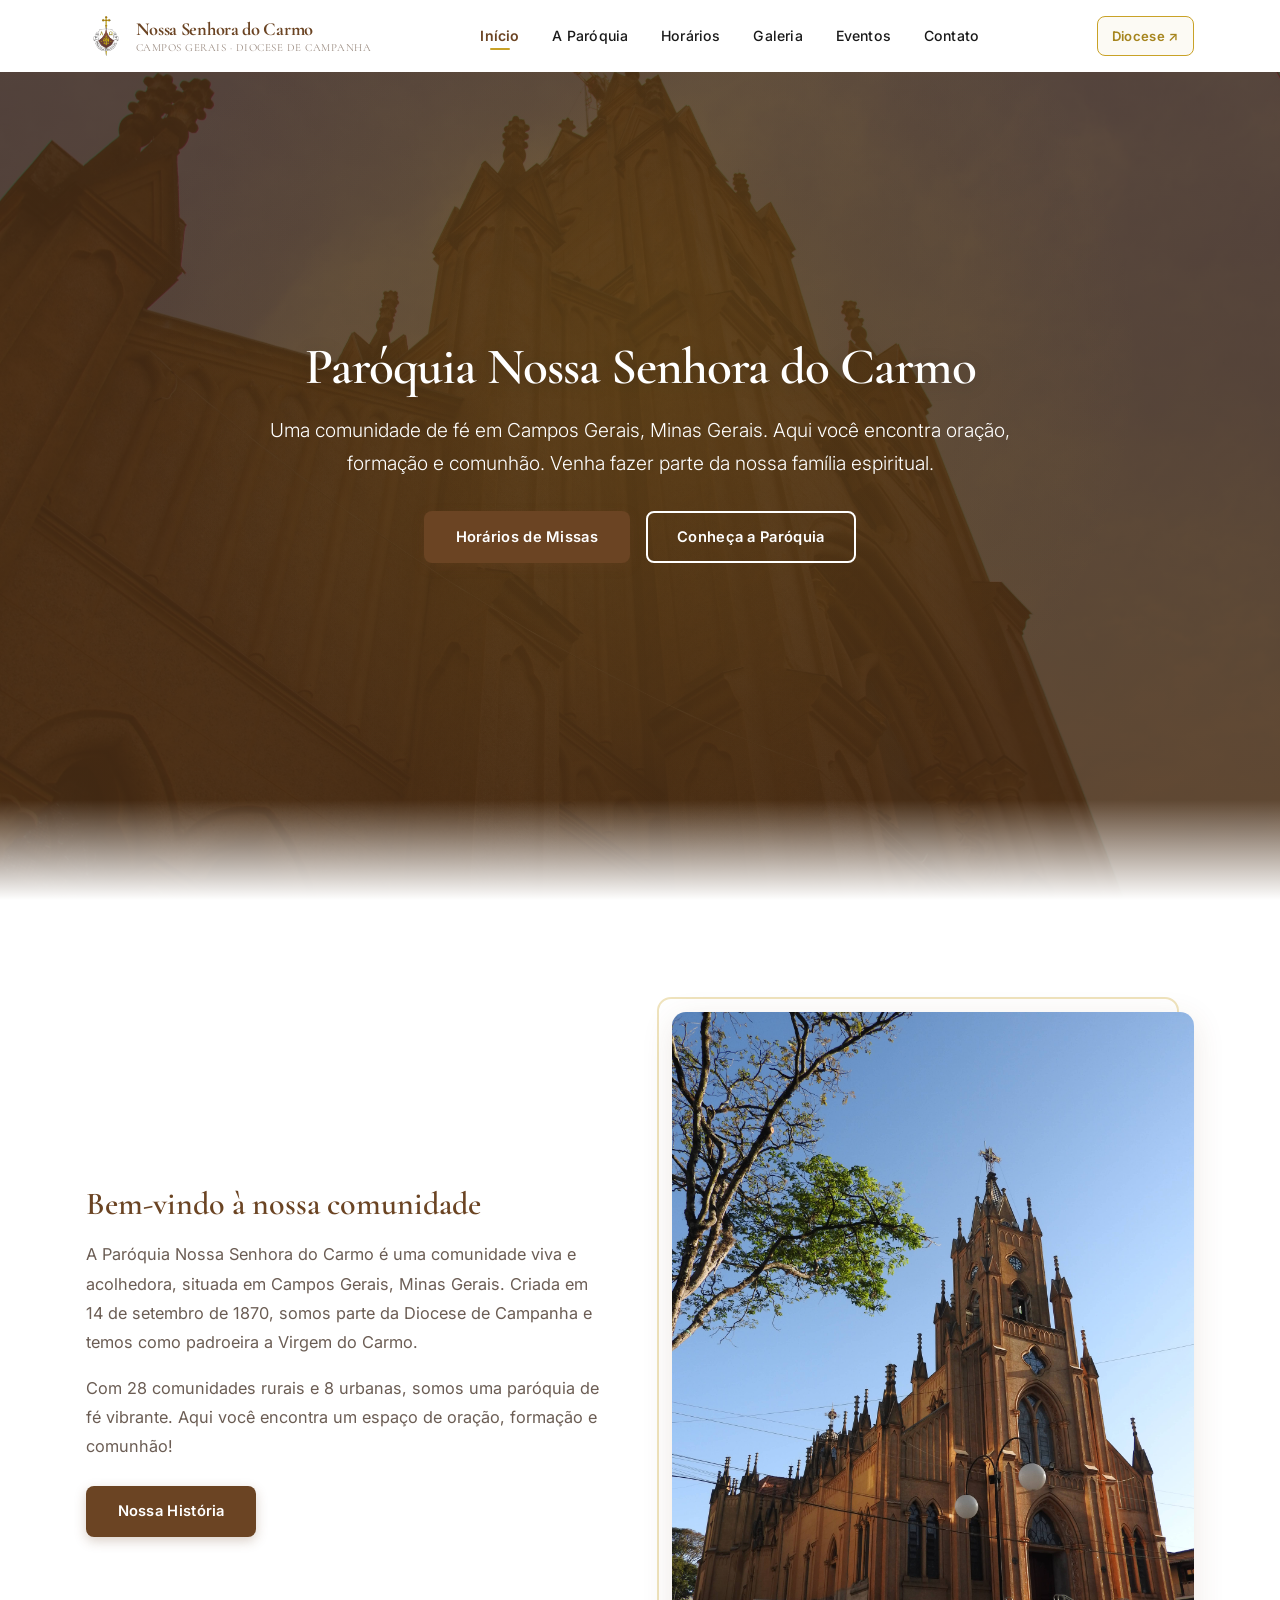
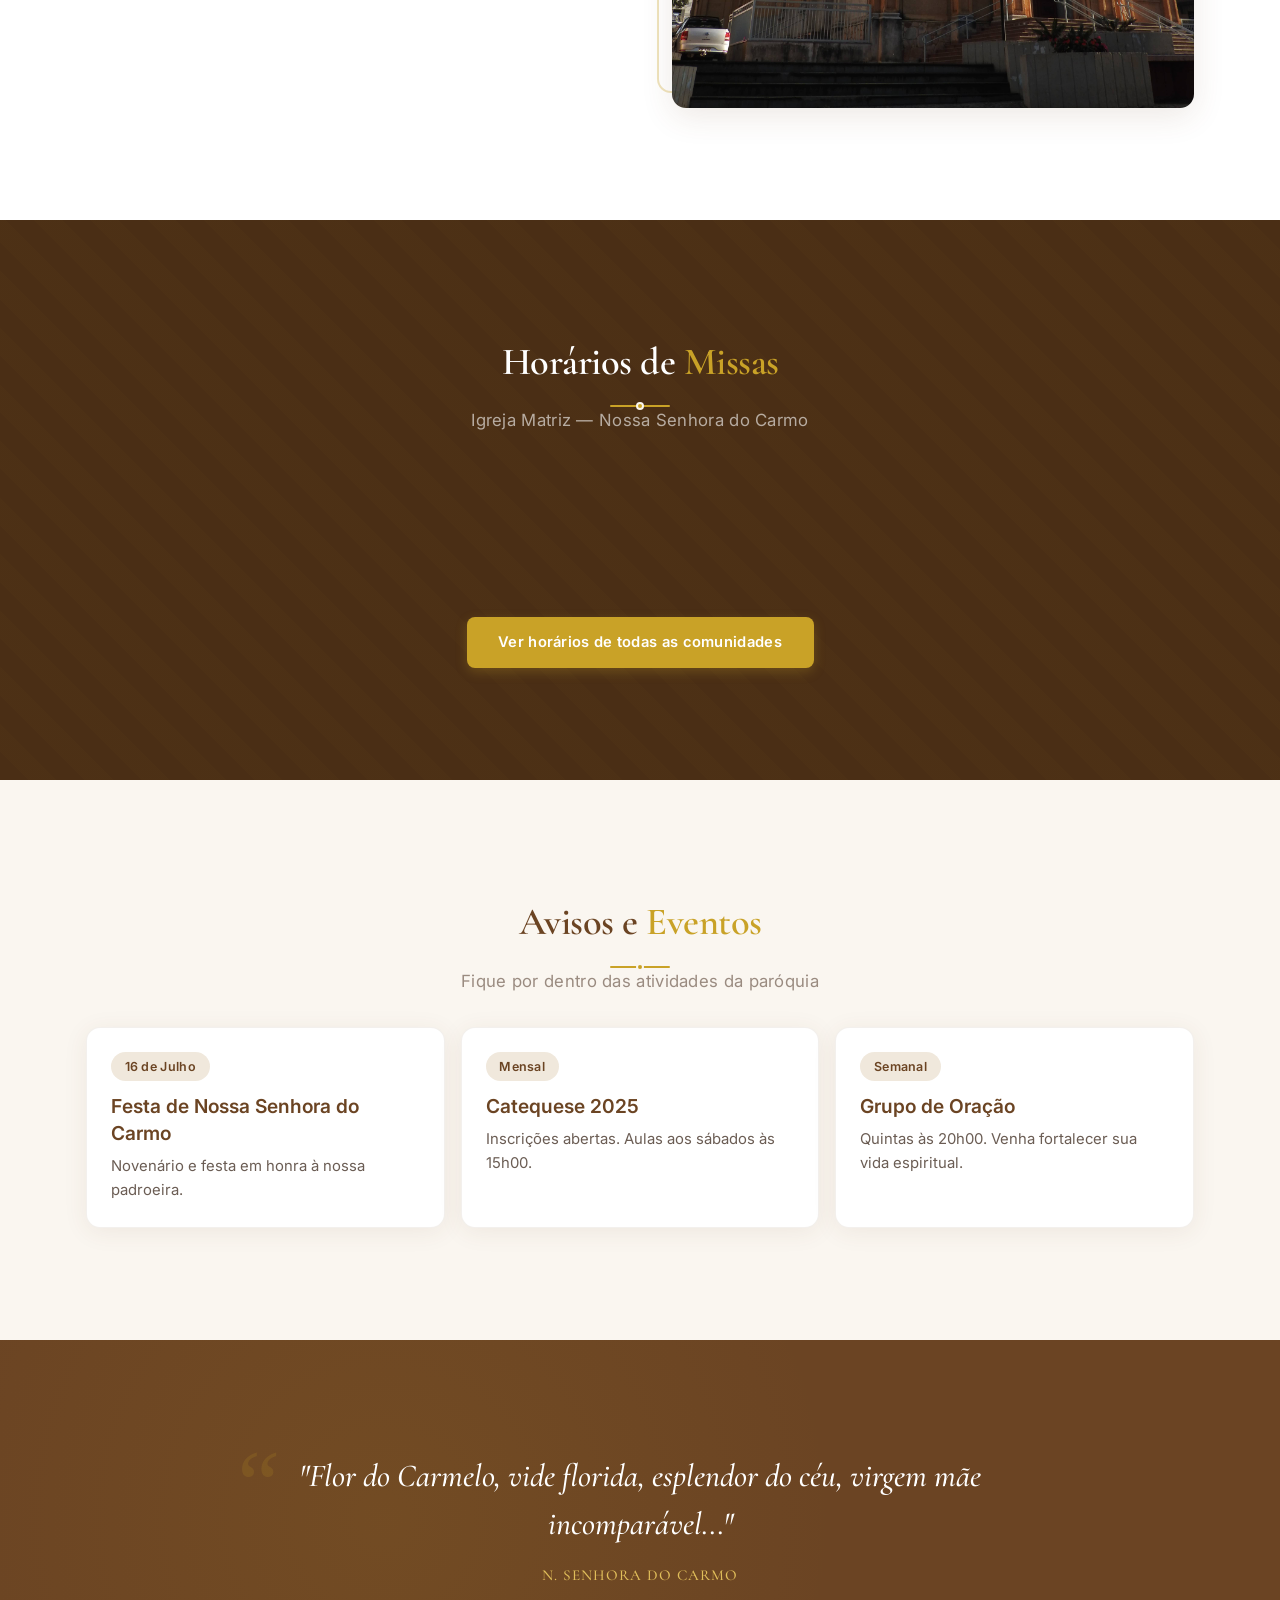
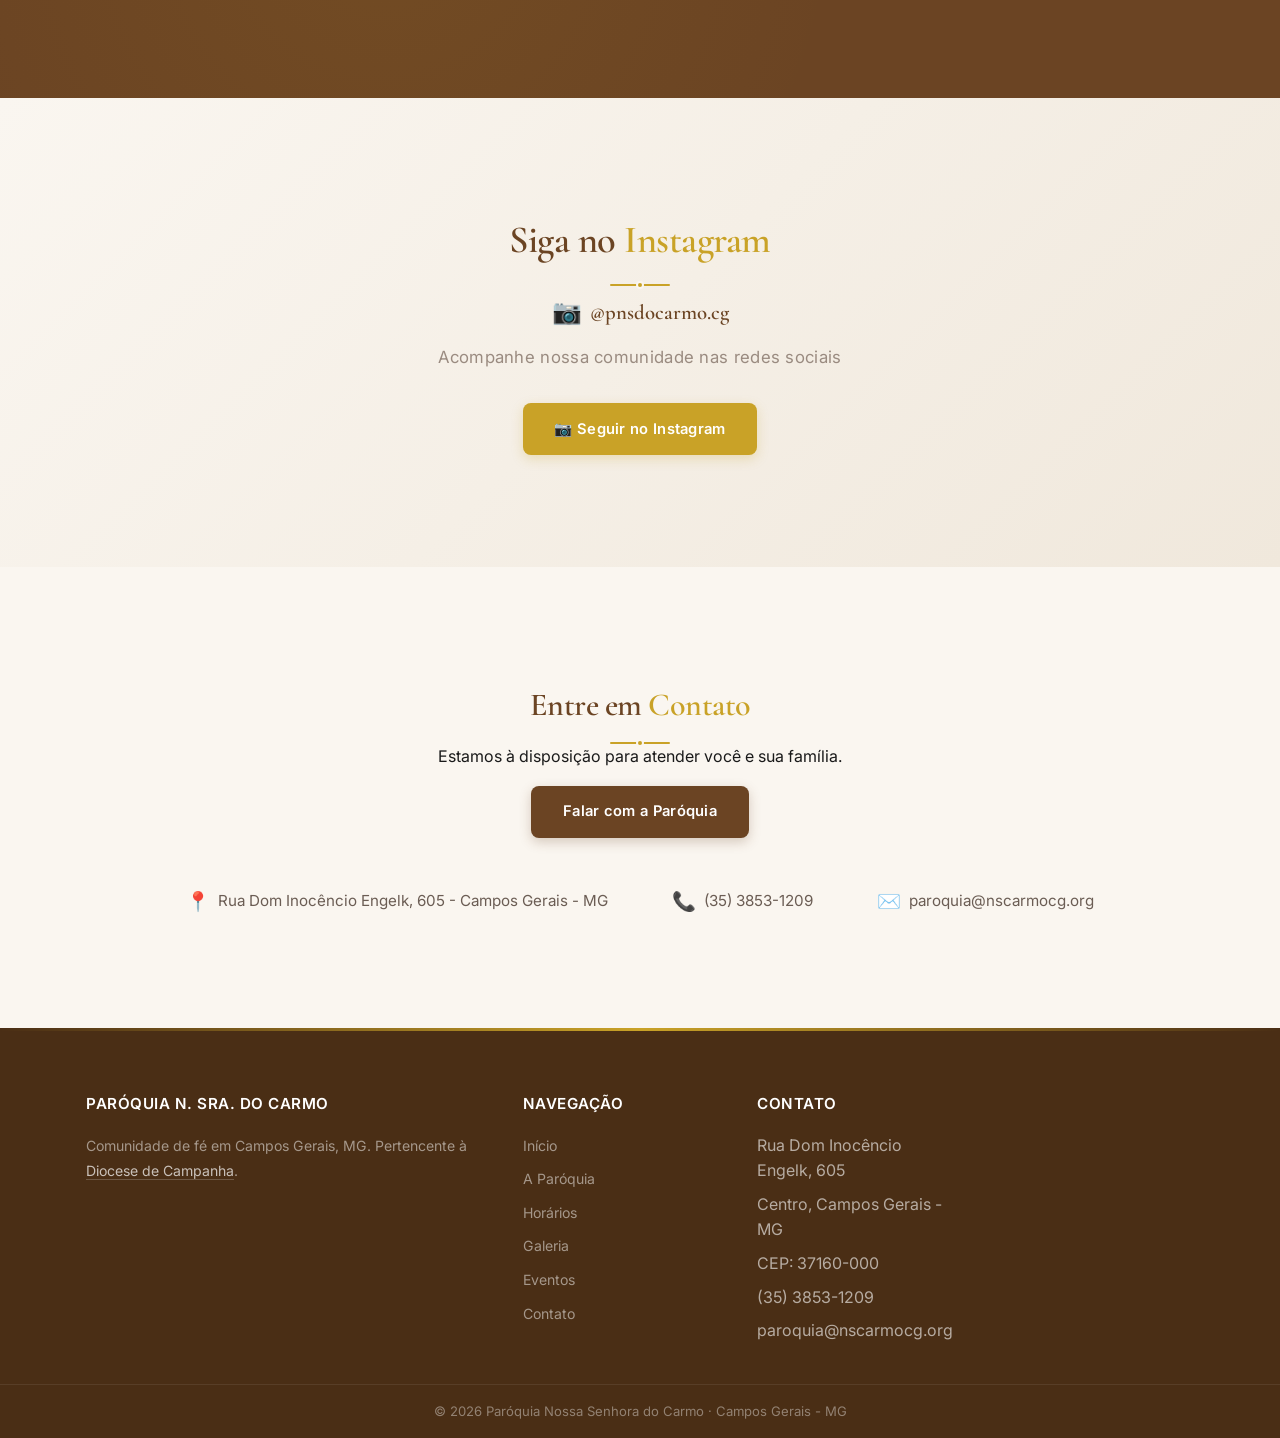
==== commit d030621e: "Reorganiza rodapé: remove redes sociais e coluna de horários" ====
--- a/index.html
+++ b/index.html
@@ -37,7 +37,6 @@
 </header>
 <section class="hero" id="inicio">
 <div class="hero-content">
-<span class="hero-badge">✝ Diocese de Campanha · Desde 1870</span>
 <h1>Paróquia Nossa Senhora do Carmo</h1>
 <p>Uma comunidade de fé em Campos Gerais, Minas Gerais. Aqui você encontra oração, formação e comunhão. Venha fazer parte da nossa família espiritual.</p>
 <div class="hero-buttons">
@@ -70,22 +69,6 @@
 <div class="schedule-more-btn">
 <a href="pages/horarios.html" class="btn btn-gold">Ver horários de todas as comunidades</a>
 </div>
-</div>
-</section>
-<section class="gallery-section">
-<div class="container">
-<h2 class="section-title">Galeria de <span>Fotos</span></h2>
-<div class="section-divider"></div>
-<p class="section-subtitle">Momentos da nossa comunidade</p>
-</div>
-<div class="gallery-grid">
-<div class="gallery-item"><div class="gallery-placeholder">⛪</div><div class="gallery-overlay"><h3>Igreja Matriz</h3><p>Fachada principal</p></div></div>
-<div class="gallery-item"><div class="gallery-placeholder">🕯️</div><div class="gallery-overlay"><h3>Celebração</h3><p>Missa solene</p></div></div>
-<div class="gallery-item"><div class="gallery-placeholder">🙏</div><div class="gallery-overlay"><h3>Novena</h3><p>Novenário da padroeira</p></div></div>
-<div class="gallery-item"><div class="gallery-placeholder">🎉</div><div class="gallery-overlay"><h3>Festa do Carmo</h3><p>Celebração de julho</p></div></div>
-</div>
-<div style="text-align:center;margin-top:var(--spacing-md);">
-<a href="pages/galeria.html" class="btn btn-gold">Ver Galeria Completa</a>
 </div>
 </section>
 <section class="section announcements">
@@ -135,12 +118,11 @@
 </section>
 <footer class="site-footer">
 <div class="footer-grid">
-<div class="footer-col"><h4>Paróquia N. Sra. do Carmo</h4><p>Comunidade de fé em Campos Gerais, MG. Pertencente à Diocese de Campanha.</p><div class="footer-social"><a href="#" aria-label="Facebook">📘</a><a href="#" aria-label="Instagram">📷</a><a href="#" aria-label="WhatsApp">💬</a></div></div>
-<div class="footer-col"><h4>Navegação</h4><ul><li><a href="index.html">Início</a></li><li><a href="pages/sobre.html">A Paróquia</a></li><li><a href="pages/horarios.html">Horários</a></li><li><a href="pages/galeria.html">Galeria</a></li><li><a href="pages/eventos.html">Eventos</a></li><li><a href="pages/contato.html">Contato</a></li></ul></div>
-<div class="footer-col"><h4>Horários</h4><ul><li>Domingo: 06h30, 10h, 19h</li><li>Sábado: 18h</li><li>Qua a Sex: 18h30</li><li>Terça: 18h30 (Lar São José)</li></ul></div>
-<div class="footer-col"><h4>Contato</h4><ul><li>Rua Dom Inocêncio Engelk, 605</li><li>Centro, Campos Gerais - MG</li><li>CEP: 37160-000</li><li>(35) 3853-1209</li></ul></div>
+<div class="footer-col footer-about"><h4>Paróquia N. Sra. do Carmo</h4><p>Comunidade de fé em Campos Gerais, MG. Pertencente à Diocese de Campanha.</p></div>
+<div class="footer-col"><h4>Navegação</h4><ul><li><a href="../index.html">Início</a></li><li><a href="sobre.html">A Paróquia</a></li><li><a href="horarios.html">Horários</a></li><li><a href="galeria.html">Galeria</a></li><li><a href="eventos.html">Eventos</a></li><li><a href="contato.html">Contato</a></li></ul></div>
+<div class="footer-col"><h4>Contato</h4><ul><li>Rua Dom Inocêncio Engelk, 605</li><li>Centro, Campos Gerais - MG</li><li>CEP: 37160-000</li><li>(35) 3853-1209</li><li>paroquia@nscarmocg.org</li></ul></div>
 </div>
-<div class="footer-bottom"><p>&copy; <span id="current-year">2025</span> Paróquia Nossa Senhora do Carmo · Campos Gerais - MG · <a href="#">Diocese de Campanha</a></p></div>
+<div class="footer-bottom"><p>&copy; <span id="current-year">2025</span> Paróquia Nossa Senhora do Carmo · Campos Gerais - MG</p></div>
 </footer>
 <script src="js/menu.js"></script>
 <script src="js/main.js"></script>
